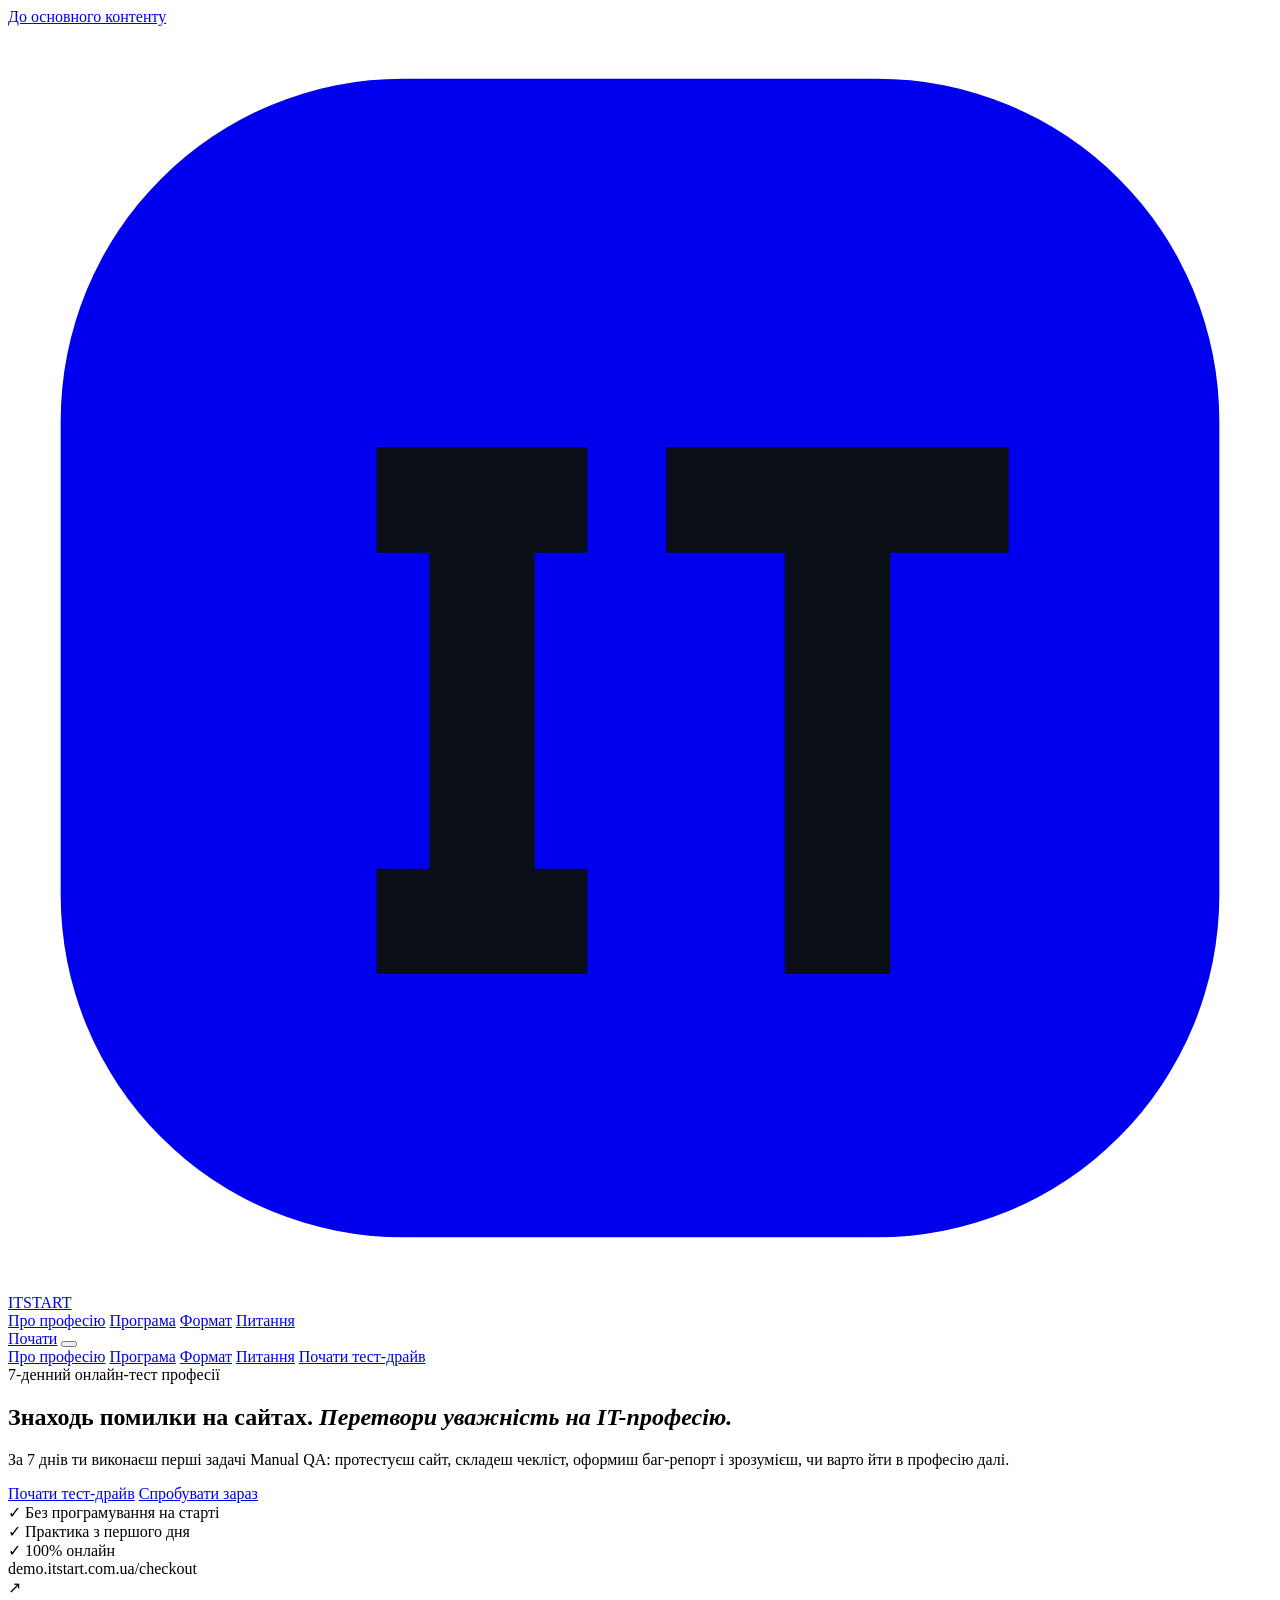
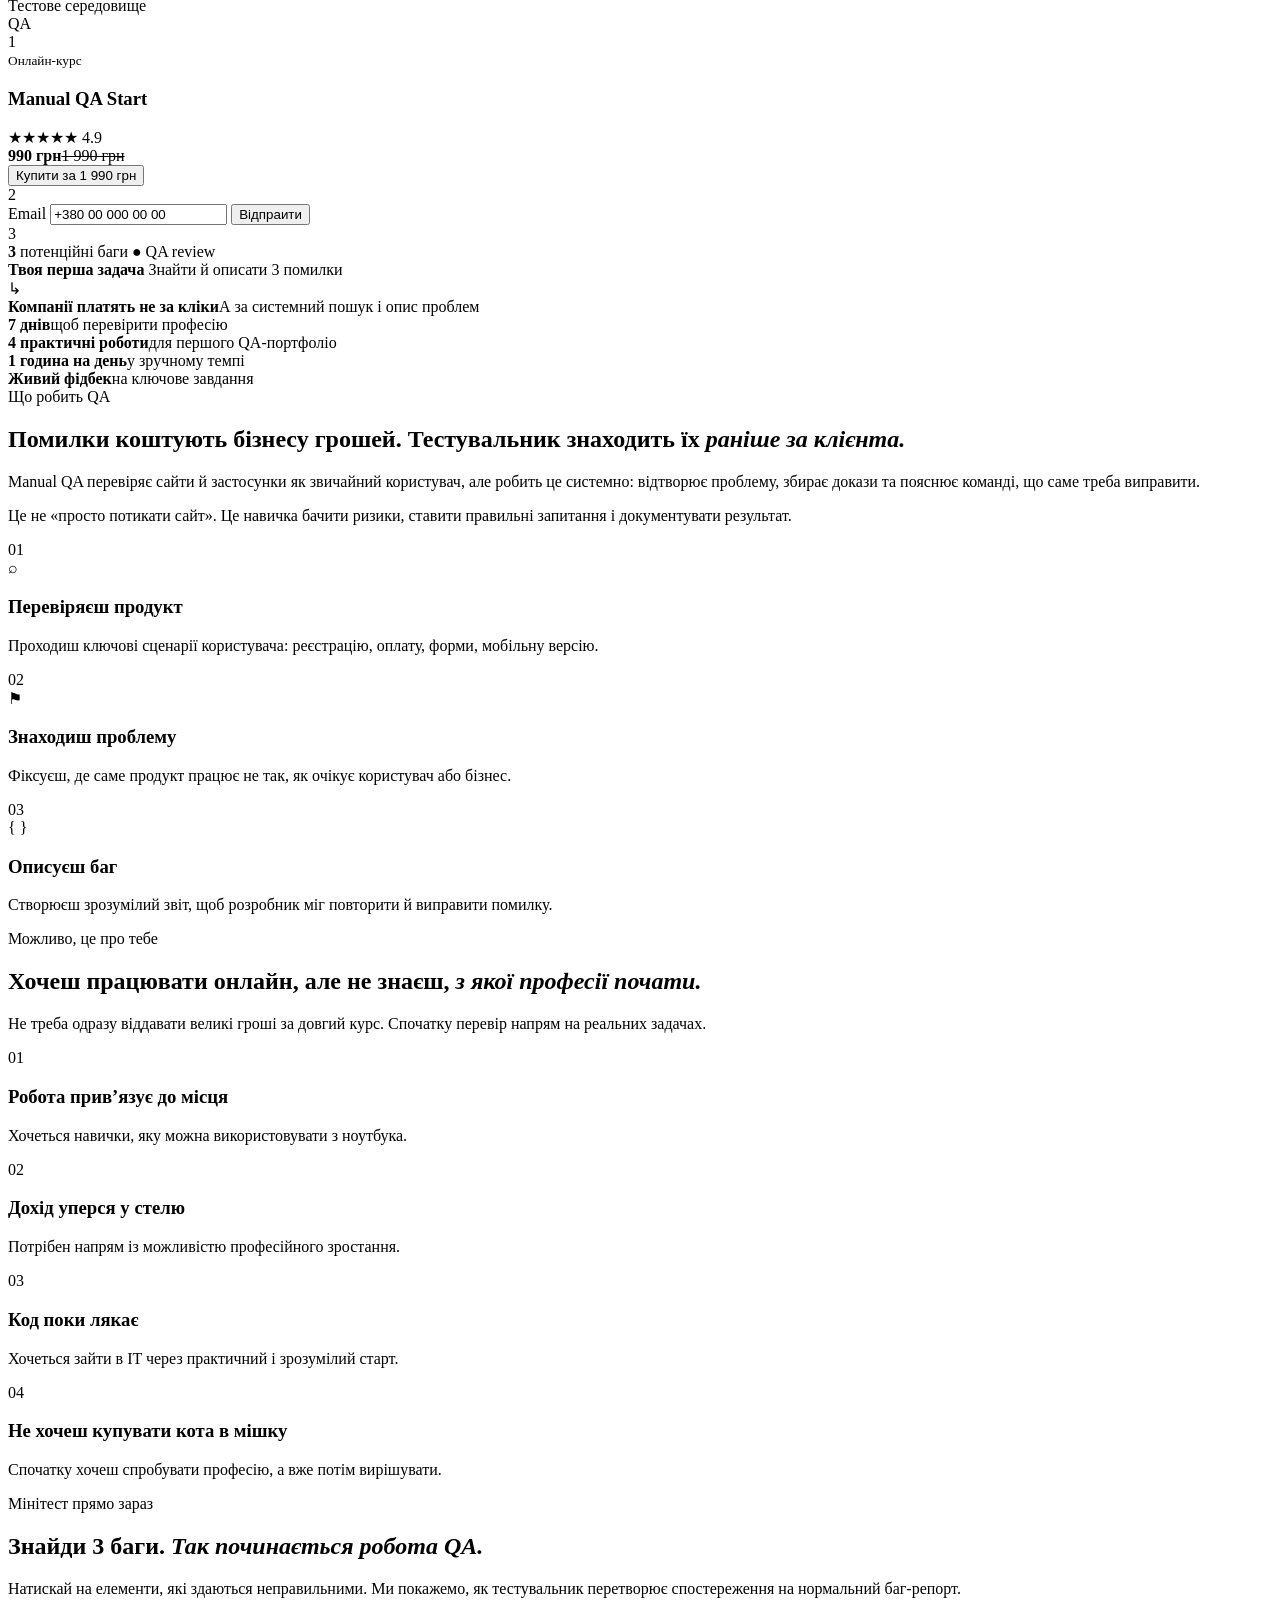
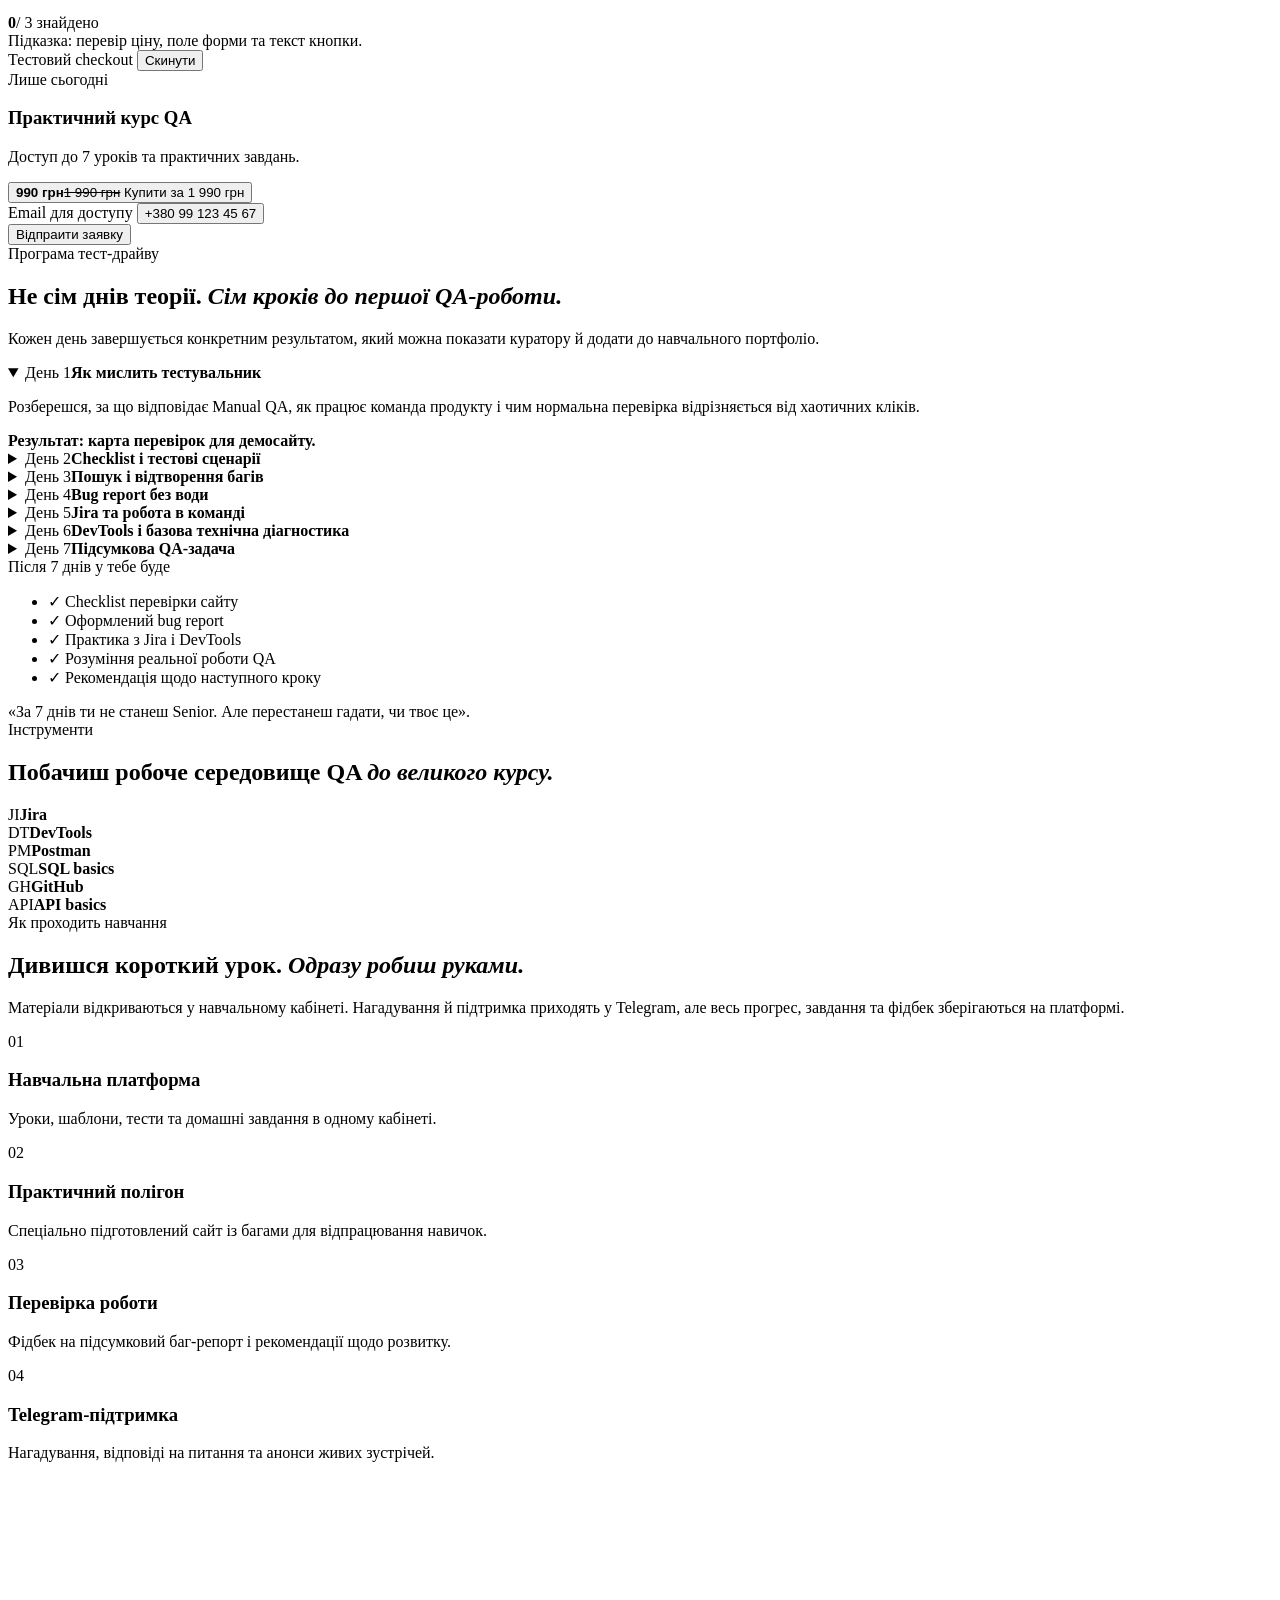
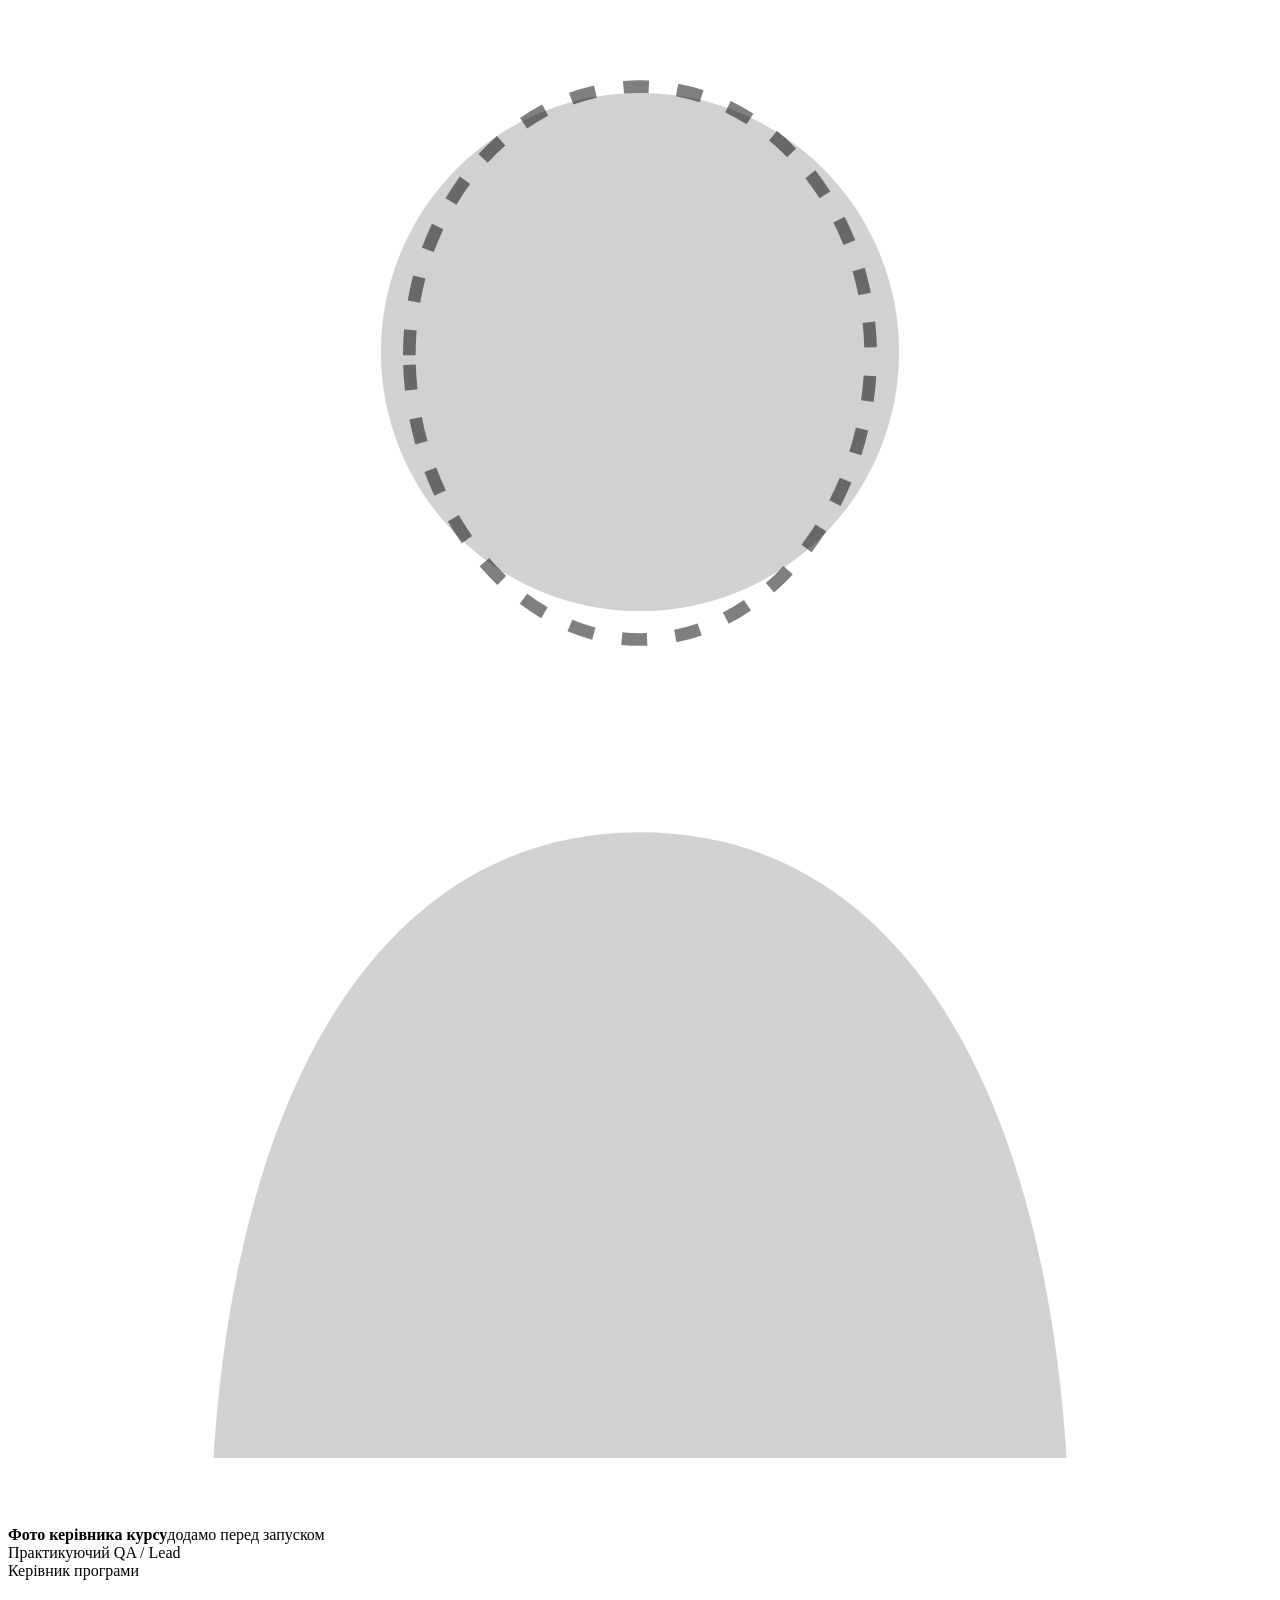
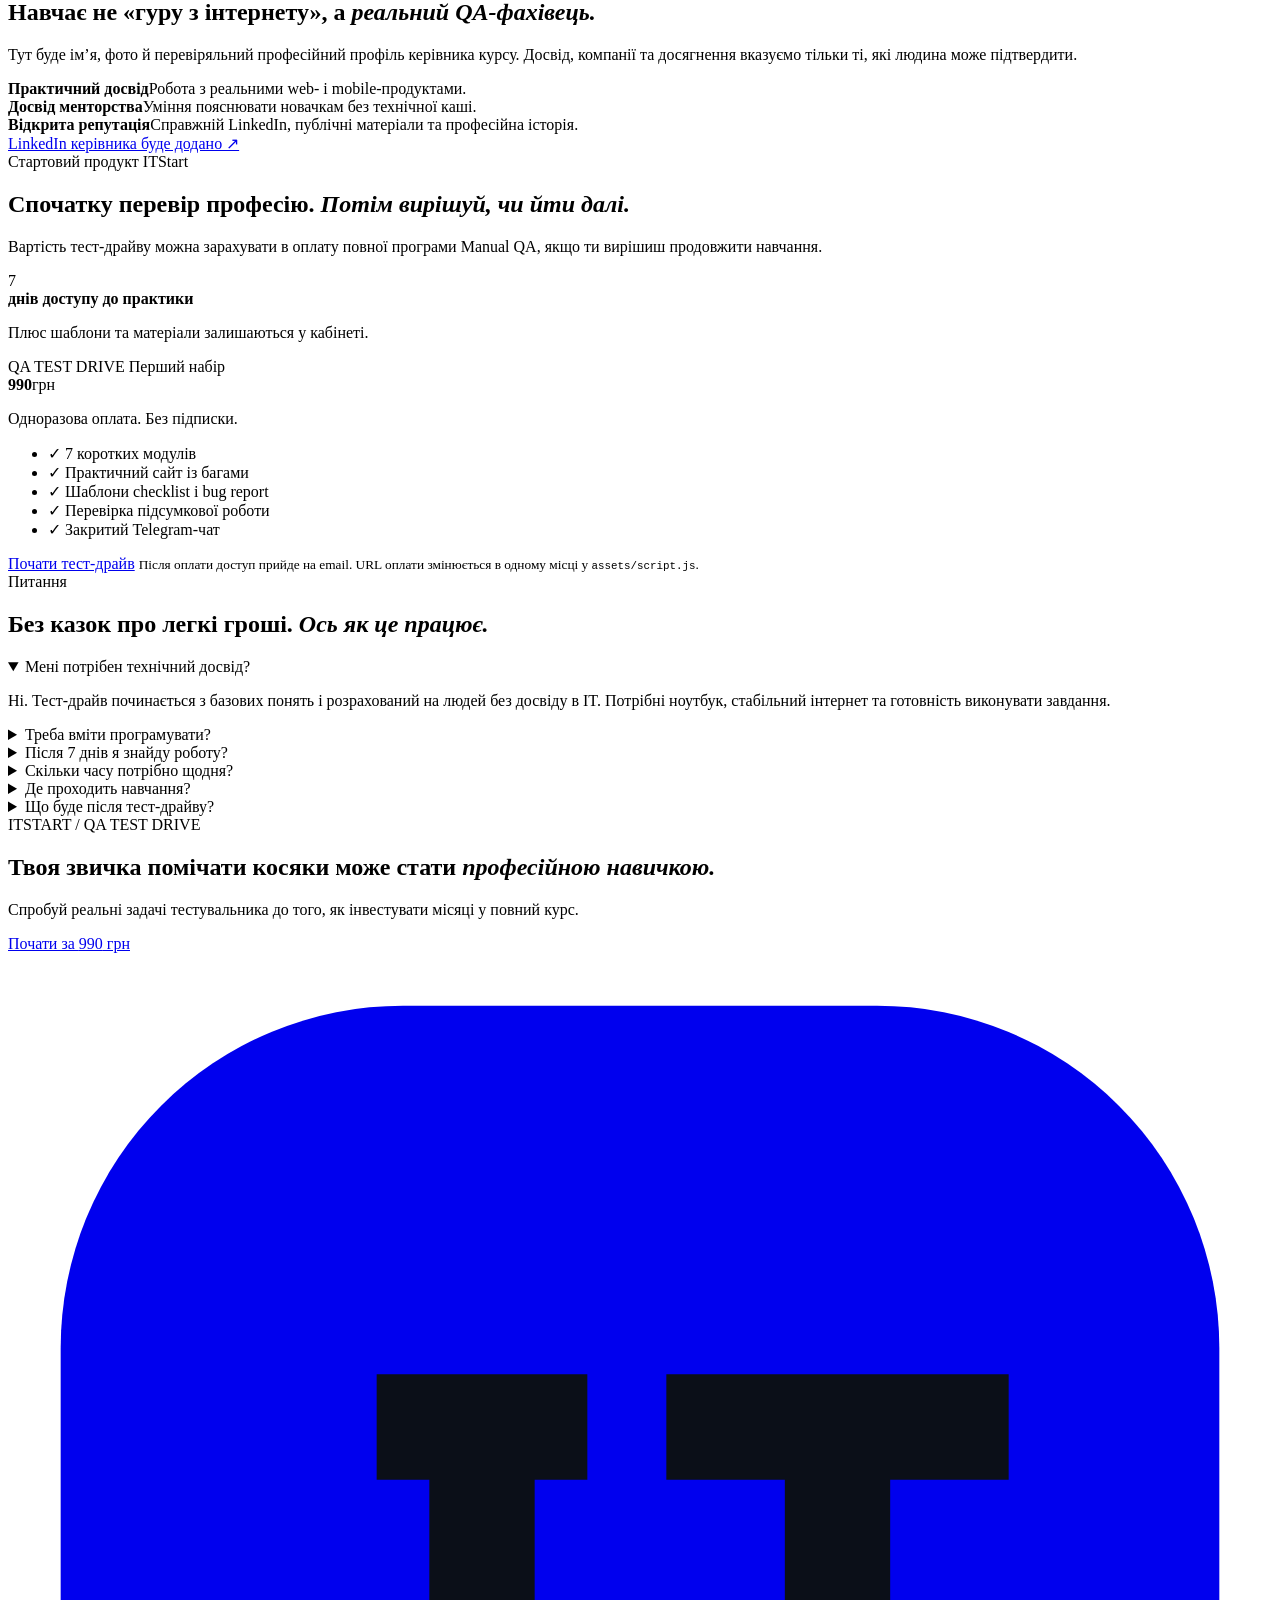
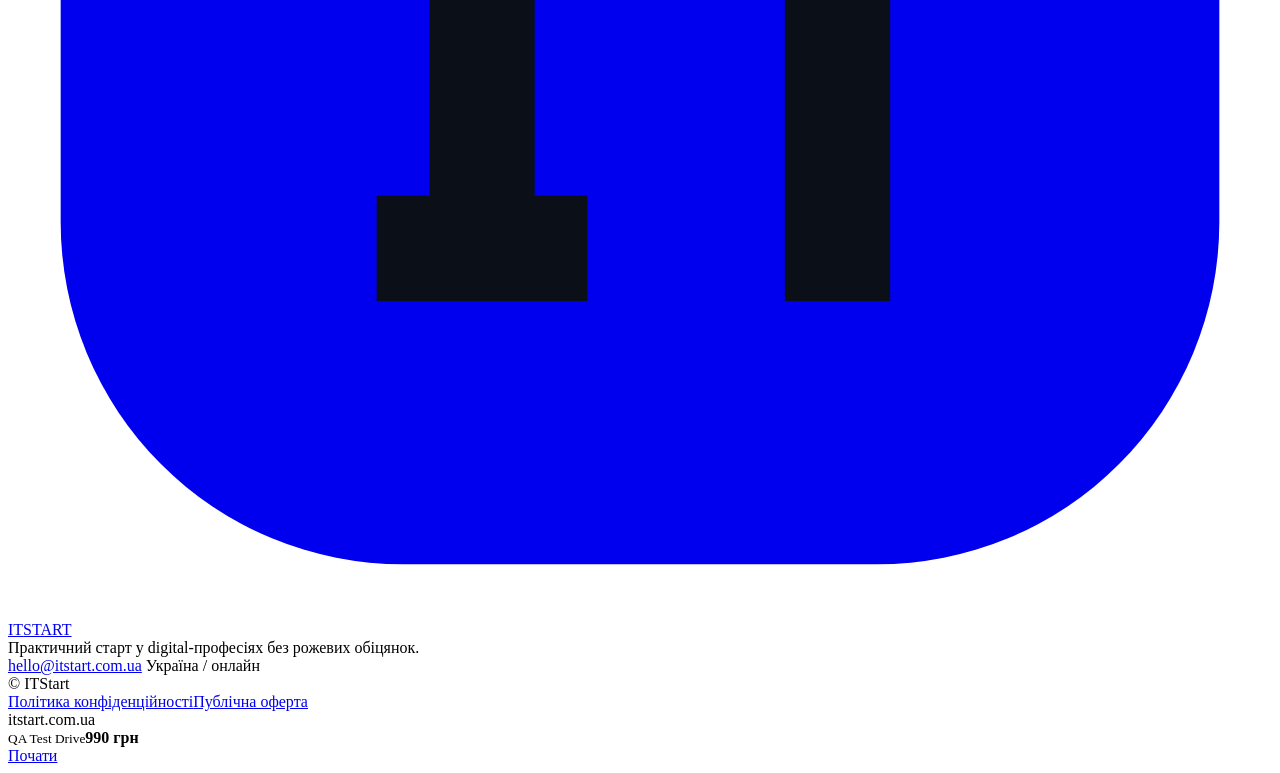
==== index.html @ ad6c4707 "Create index.html" ====
<!doctype html>
<html lang="uk">
<head>
  <meta charset="utf-8">
  <meta name="viewport" content="width=device-width, initial-scale=1">
  <title>ITStart — тест-драйв професії Manual QA</title>
  <meta name="description" content="За 7 днів спробуйте професію Manual QA на практиці: протестуйте сайт, оформіть баг-репорт і зрозумійте, чи підходить вам робота тестувальника.">
  <meta name="theme-color" content="#0b0f18">
  <meta property="og:type" content="website">
  <meta property="og:site_name" content="ITStart">
  <meta property="og:title" content="ITStart — тест-драйв професії Manual QA">
  <meta property="og:description" content="Знайдіть перші баги, виконайте реальні QA-задачі та перевірте професію до великого курсу.">
  <meta property="og:url" content="https://itstart.com.ua/">
  <meta property="og:image" content="https://itstart.com.ua/assets/og-cover.svg">
  <link rel="canonical" href="https://itstart.com.ua/">
  <link rel="icon" href="assets/favicon.svg" type="image/svg+xml">
  <link rel="stylesheet" href="assets/styles.css">

  <!-- Meta Pixel: вставте свій Pixel ID перед запуском.
  <script>
    !function(f,b,e,v,n,t,s){if(f.fbq)return;n=f.fbq=function(){n.callMethod?
    n.callMethod.apply(n,arguments):n.queue.push(arguments)};if(!f._fbq)f._fbq=n;
    n.push=n;n.loaded=!0;n.version='2.0';n.queue=[];t=b.createElement(e);t.async=!0;
    t.src=v;s=b.getElementsByTagName(e)[0];s.parentNode.insertBefore(t,s)}
    (window,document,'script','https://connect.facebook.net/en_US/fbevents.js');
    fbq('init','YOUR_PIXEL_ID');fbq('track','PageView');
  </script>
  -->
</head>
<body>
  <a class="skip-link" href="#main">До основного контенту</a>

  <header class="site-header" id="top">
    <div class="container header-inner">
      <a class="brand" href="#top" aria-label="ITStart — на головну">
        <svg class="brand-mark" viewBox="0 0 48 48" role="img" aria-hidden="true">
          <rect x="2" y="2" width="44" height="44" rx="13" fill="currentColor"/>
          <path d="M14 16h8v4h-2v12h2v4h-8v-4h2V20h-2v-4Zm11 0h13v4h-4.5v16h-4V20H25v-4Z" fill="#0b0f18"/>
        </svg>
        <span class="brand-word">IT<span>START</span></span>
      </a>

      <nav class="desktop-nav" aria-label="Основна навігація">
        <a href="#about">Про професію</a>
        <a href="#program">Програма</a>
        <a href="#format">Формат</a>
        <a href="#faq">Питання</a>
      </nav>

      <a class="button button-small header-cta" data-cta href="#pricing">Почати</a>
      <button class="menu-button" type="button" aria-expanded="false" aria-controls="mobile-menu" aria-label="Відкрити меню">
        <span></span><span></span>
      </button>
    </div>
    <nav class="mobile-nav" id="mobile-menu" aria-label="Мобільна навігація">
      <a href="#about">Про професію</a>
      <a href="#program">Програма</a>
      <a href="#format">Формат</a>
      <a href="#faq">Питання</a>
      <a class="button" data-cta href="#pricing">Почати тест-драйв</a>
    </nav>
  </header>

  <main id="main">
    <section class="hero section-dark">
      <div class="hero-glow hero-glow-one"></div>
      <div class="hero-glow hero-glow-two"></div>
      <div class="container hero-grid">
        <div class="hero-copy reveal">
          <div class="eyebrow"><span></span> 7-денний онлайн-тест професії</div>
          <h1>Знаходь помилки на сайтах. <em>Перетвори уважність на IT-професію.</em></h1>
          <p class="hero-lead">За 7 днів ти виконаєш перші задачі Manual QA: протестуєш сайт, складеш чекліст, оформиш баг-репорт і зрозумієш, чи варто йти в професію далі.</p>

          <div class="hero-actions">
            <a class="button button-primary button-large" data-cta href="#pricing">Почати тест-драйв</a>
            <a class="button button-ghost button-large" href="#challenge">Спробувати зараз</a>
          </div>

          <div class="hero-notes" aria-label="Основні переваги">
            <div><span class="check">✓</span> Без програмування на старті</div>
            <div><span class="check">✓</span> Практика з першого дня</div>
            <div><span class="check">✓</span> 100% онлайн</div>
          </div>
        </div>

        <div class="hero-visual reveal delay-1" aria-label="Приклад роботи тестувальника">
          <div class="browser-card">
            <div class="browser-top">
              <div class="browser-dots"><i></i><i></i><i></i></div>
              <div class="browser-address">demo.itstart.com.ua/checkout</div>
              <div class="browser-icon">↗</div>
            </div>
            <div class="demo-page">
              <div class="demo-tag">Тестове середовище</div>
              <div class="demo-product">
                <div class="demo-image">
                  <span>QA</span>
                  <div class="bug-pin pin-one">1</div>
                </div>
                <div class="demo-info">
                  <small>Онлайн-курс</small>
                  <h3>Manual QA Start</h3>
                  <div class="demo-rating">★★★★★ <span>4.9</span></div>
                  <div class="demo-price"><strong>990 грн</strong><del>1 990 грн</del></div>
                  <button type="button" class="demo-buy">Купити за 1 990 грн</button>
                  <div class="bug-pin pin-two">2</div>
                </div>
              </div>
              <div class="demo-form-row">
                <label>Email</label>
                <input aria-label="Телефон у полі Email" value="+380 00 000 00 00" readonly>
                <button type="button">Відпраити</button>
                <div class="bug-pin pin-three">3</div>
              </div>
              <div class="browser-status">
                <span><b id="hero-bug-count">3</b> потенційні баги</span>
                <span class="status-live">● QA review</span>
              </div>
            </div>
          </div>
          <div class="floating-card floating-card-top">
            <b>Твоя перша задача</b>
            <span>Знайти й описати 3 помилки</span>
          </div>
          <div class="floating-card floating-card-bottom">
            <span class="floating-icon">↳</span>
            <div><b>Компанії платять не за кліки</b><span>А за системний пошук і опис проблем</span></div>
          </div>
        </div>
      </div>

      <div class="container hero-strip reveal delay-2">
        <div><strong>7 днів</strong><span>щоб перевірити професію</span></div>
        <div><strong>4 практичні роботи</strong><span>для першого QA-портфоліо</span></div>
        <div><strong>1 година на день</strong><span>у зручному темпі</span></div>
        <div><strong>Живий фідбек</strong><span>на ключове завдання</span></div>
      </div>
    </section>

    <section class="section section-light" id="about">
      <div class="container split-heading reveal">
        <div>
          <div class="eyebrow eyebrow-dark"><span></span> Що робить QA</div>
          <h2>Помилки коштують бізнесу грошей. Тестувальник знаходить їх <em>раніше за клієнта.</em></h2>
        </div>
        <div class="large-copy">
          <p>Manual QA перевіряє сайти й застосунки як звичайний користувач, але робить це системно: відтворює проблему, збирає докази та пояснює команді, що саме треба виправити.</p>
          <p class="muted">Це не «просто потикати сайт». Це навичка бачити ризики, ставити правильні запитання і документувати результат.</p>
        </div>
      </div>

      <div class="container profession-grid reveal">
        <article class="profession-card accent-card">
          <span class="card-index">01</span>
          <div class="icon-box">⌕</div>
          <h3>Перевіряєш продукт</h3>
          <p>Проходиш ключові сценарії користувача: реєстрацію, оплату, форми, мобільну версію.</p>
        </article>
        <article class="profession-card">
          <span class="card-index">02</span>
          <div class="icon-box">⚑</div>
          <h3>Знаходиш проблему</h3>
          <p>Фіксуєш, де саме продукт працює не так, як очікує користувач або бізнес.</p>
        </article>
        <article class="profession-card dark-card">
          <span class="card-index">03</span>
          <div class="icon-box">{ }</div>
          <h3>Описуєш баг</h3>
          <p>Створюєш зрозумілий звіт, щоб розробник міг повторити й виправити помилку.</p>
        </article>
      </div>
    </section>

    <section class="section section-blue">
      <div class="container pain-grid">
        <div class="pain-heading reveal">
          <div class="eyebrow eyebrow-light"><span></span> Можливо, це про тебе</div>
          <h2>Хочеш працювати онлайн, але не знаєш, <em>з якої професії почати.</em></h2>
          <p>Не треба одразу віддавати великі гроші за довгий курс. Спочатку перевір напрям на реальних задачах.</p>
        </div>
        <div class="pain-list reveal delay-1">
          <article><span>01</span><div><h3>Робота прив’язує до місця</h3><p>Хочеться навички, яку можна використовувати з ноутбука.</p></div></article>
          <article><span>02</span><div><h3>Дохід уперся у стелю</h3><p>Потрібен напрям із можливістю професійного зростання.</p></div></article>
          <article><span>03</span><div><h3>Код поки лякає</h3><p>Хочеться зайти в IT через практичний і зрозумілий старт.</p></div></article>
          <article><span>04</span><div><h3>Не хочеш купувати кота в мішку</h3><p>Спочатку хочеш спробувати професію, а вже потім вирішувати.</p></div></article>
        </div>
      </div>
    </section>

    <section class="section section-dark challenge-section" id="challenge">
      <div class="container challenge-grid">
        <div class="challenge-copy reveal">
          <div class="eyebrow"><span></span> Мінітест прямо зараз</div>
          <h2>Знайди 3 баги. <em>Так починається робота QA.</em></h2>
          <p>Натискай на елементи, які здаються неправильними. Ми покажемо, як тестувальник перетворює спостереження на нормальний баг-репорт.</p>
          <div class="challenge-progress">
            <div class="progress-number"><strong id="challenge-count">0</strong><span>/ 3 знайдено</span></div>
            <div class="progress-track"><i id="challenge-progress-bar"></i></div>
          </div>
          <div class="challenge-feedback" id="challenge-feedback" aria-live="polite">Підказка: перевір ціну, поле форми та текст кнопки.</div>
        </div>

        <div class="test-window reveal delay-1">
          <div class="test-toolbar">
            <div class="browser-dots"><i></i><i></i><i></i></div>
            <span>Тестовий checkout</span>
            <button type="button" id="reset-challenge">Скинути</button>
          </div>
          <div class="test-content">
            <div class="test-badge">Лише сьогодні</div>
            <h3>Практичний курс QA</h3>
            <p>Доступ до 7 уроків та практичних завдань.</p>
            <button class="bug-target" type="button" data-bug="price" data-message="Ціна на кнопці не збігається з ціною товару — це функціональний/контентний дефект.">
              <span class="price-row"><b>990 грн</b><del>1 990 грн</del></span>
              <span class="fake-buy">Купити за 1 990 грн</span>
            </button>
            <div class="fake-field-wrap">
              <label for="fake-email">Email для доступу</label>
              <button class="bug-target fake-field" type="button" data-bug="field" data-message="У полі Email введений номер телефону. Потрібна валідація формату й правильний тип поля.">
                <span id="fake-email">+380 99 123 45 67</span>
              </button>
            </div>
            <button class="bug-target fake-submit" type="button" data-bug="typo" data-message="У тексті кнопки орфографічна помилка: «Відпраити» замість «Відправити».">Відпраити заявку</button>
          </div>
        </div>
      </div>
    </section>

    <section class="section section-light" id="program">
      <div class="container program-heading reveal">
        <div>
          <div class="eyebrow eyebrow-dark"><span></span> Програма тест-драйву</div>
          <h2>Не сім днів теорії. <em>Сім кроків до першої QA-роботи.</em></h2>
        </div>
        <p>Кожен день завершується конкретним результатом, який можна показати куратору й додати до навчального портфоліо.</p>
      </div>

      <div class="container program-layout">
        <div class="program-list reveal">
          <details open>
            <summary><span>День 1</span><b>Як мислить тестувальник</b><i></i></summary>
            <div class="details-content"><p>Розберешся, за що відповідає Manual QA, як працює команда продукту і чим нормальна перевірка відрізняється від хаотичних кліків.</p><strong>Результат: карта перевірок для демосайту.</strong></div>
          </details>
          <details>
            <summary><span>День 2</span><b>Checklist і тестові сценарії</b><i></i></summary>
            <div class="details-content"><p>Навчишся розкладати функцію на логічні перевірки й не пропускати очевидні ризики.</p><strong>Результат: перший QA-checklist.</strong></div>
          </details>
          <details>
            <summary><span>День 3</span><b>Пошук і відтворення багів</b><i></i></summary>
            <div class="details-content"><p>Протестуєш форму, checkout і мобільну версію навчального продукту з навмисними дефектами.</p><strong>Результат: список знайдених проблем із доказами.</strong></div>
          </details>
          <details>
            <summary><span>День 4</span><b>Bug report без води</b><i></i></summary>
            <div class="details-content"><p>Оформиш кроки відтворення, фактичний та очікуваний результат, severity і вкладення.</p><strong>Результат: баг-репорт за робочим шаблоном.</strong></div>
          </details>
          <details>
            <summary><span>День 5</span><b>Jira та робота в команді</b><i></i></summary>
            <div class="details-content"><p>Побачиш, як дефект проходить шлях від QA до розробника і назад на перевірку.</p><strong>Результат: оформлена задача в Jira-подібному середовищі.</strong></div>
          </details>
          <details>
            <summary><span>День 6</span><b>DevTools і базова технічна діагностика</b><i></i></summary>
            <div class="details-content"><p>Спробуєш перевірити адаптивність, консоль і мережеві запити без написання коду.</p><strong>Результат: технічний коментар до дефекту.</strong></div>
          </details>
          <details>
            <summary><span>День 7</span><b>Підсумкова QA-задача</b><i></i></summary>
            <div class="details-content"><p>Пройдеш повний цикл: план перевірки → тестування → документація → коротка презентація результату.</p><strong>Результат: готова робота та персональний план розвитку.</strong></div>
          </details>
        </div>

        <aside class="program-aside reveal delay-1">
          <div class="aside-label">Після 7 днів у тебе буде</div>
          <ul>
            <li><span>✓</span> Checklist перевірки сайту</li>
            <li><span>✓</span> Оформлений bug report</li>
            <li><span>✓</span> Практика з Jira і DevTools</li>
            <li><span>✓</span> Розуміння реальної роботи QA</li>
            <li><span>✓</span> Рекомендація щодо наступного кроку</li>
          </ul>
          <div class="aside-quote">«За 7 днів ти не станеш Senior. Але перестанеш гадати, чи твоє це».</div>
        </aside>
      </div>
    </section>

    <section class="section tools-section">
      <div class="container reveal">
        <div class="center-heading">
          <div class="eyebrow eyebrow-dark"><span></span> Інструменти</div>
          <h2>Побачиш робоче середовище QA <em>до великого курсу.</em></h2>
        </div>
        <div class="tools-track" aria-label="Інструменти курсу">
          <div><span>JI</span><b>Jira</b></div>
          <div><span>DT</span><b>DevTools</b></div>
          <div><span>PM</span><b>Postman</b></div>
          <div><span>SQL</span><b>SQL basics</b></div>
          <div><span>GH</span><b>GitHub</b></div>
          <div><span>API</span><b>API basics</b></div>
        </div>
      </div>
    </section>

    <section class="section section-dark" id="format">
      <div class="container format-grid">
        <div class="format-copy reveal">
          <div class="eyebrow"><span></span> Як проходить навчання</div>
          <h2>Дивишся короткий урок. <em>Одразу робиш руками.</em></h2>
          <p>Матеріали відкриваються у навчальному кабінеті. Нагадування й підтримка приходять у Telegram, але весь прогрес, завдання та фідбек зберігаються на платформі.</p>
        </div>
        <div class="format-cards reveal delay-1">
          <article><span>01</span><div><h3>Навчальна платформа</h3><p>Уроки, шаблони, тести та домашні завдання в одному кабінеті.</p></div></article>
          <article><span>02</span><div><h3>Практичний полігон</h3><p>Спеціально підготовлений сайт із багами для відпрацювання навичок.</p></div></article>
          <article><span>03</span><div><h3>Перевірка роботи</h3><p>Фідбек на підсумковий баг-репорт і рекомендації щодо розвитку.</p></div></article>
          <article><span>04</span><div><h3>Telegram-підтримка</h3><p>Нагадування, відповіді на питання та анонси живих зустрічей.</p></div></article>
        </div>
      </div>
    </section>

    <section class="section section-light mentor-section" id="mentor">
      <div class="container mentor-grid">
        <div class="mentor-visual reveal">
          <div class="mentor-placeholder">
            <svg viewBox="0 0 400 520" aria-hidden="true">
              <circle cx="200" cy="150" r="82" fill="currentColor" opacity=".18"/>
              <path d="M65 500c8-124 57-198 135-198s127 74 135 198H65Z" fill="currentColor" opacity=".18"/>
              <path d="M127 151c0-46 32-85 73-85s73 39 73 85-32 90-73 90-73-44-73-90Z" fill="none" stroke="currentColor" stroke-width="4" stroke-dasharray="8 9" opacity=".5"/>
            </svg>
            <div><b>Фото керівника курсу</b><span>додамо перед запуском</span></div>
          </div>
          <div class="mentor-badge">Практикуючий QA / Lead</div>
        </div>
        <div class="mentor-copy reveal delay-1">
          <div class="eyebrow eyebrow-dark"><span></span> Керівник програми</div>
          <h2>Навчає не «гуру з інтернету», а <em>реальний QA-фахівець.</em></h2>
          <p class="mentor-intro">Тут буде ім’я, фото й перевіряльний професійний профіль керівника курсу. Досвід, компанії та досягнення вказуємо тільки ті, які людина може підтвердити.</p>
          <div class="mentor-points">
            <div><strong>Практичний досвід</strong><span>Робота з реальними web- і mobile-продуктами.</span></div>
            <div><strong>Досвід менторства</strong><span>Уміння пояснювати новачкам без технічної каші.</span></div>
            <div><strong>Відкрита репутація</strong><span>Справжній LinkedIn, публічні матеріали та професійна історія.</span></div>
          </div>
          <a class="text-link disabled-link" href="#mentor" aria-disabled="true">LinkedIn керівника буде додано ↗</a>
        </div>
      </div>
    </section>

    <section class="section pricing-section" id="pricing">
      <div class="container pricing-grid">
        <div class="pricing-copy reveal">
          <div class="eyebrow eyebrow-dark"><span></span> Стартовий продукт ITStart</div>
          <h2>Спочатку перевір професію. <em>Потім вирішуй, чи йти далі.</em></h2>
          <p>Вартість тест-драйву можна зарахувати в оплату повної програми Manual QA, якщо ти вирішиш продовжити навчання.</p>
          <div class="pricing-guarantee">
            <span>7</span>
            <div><b>днів доступу до практики</b><p>Плюс шаблони та матеріали залишаються у кабінеті.</p></div>
          </div>
        </div>
        <div class="price-card reveal delay-1">
          <div class="price-card-top">
            <span class="price-label">QA TEST DRIVE</span>
            <span class="price-badge">Перший набір</span>
          </div>
          <div class="price"><strong data-price>990</strong><span>грн</span></div>
          <p class="price-sub">Одноразова оплата. Без підписки.</p>
          <ul>
            <li><span>✓</span> 7 коротких модулів</li>
            <li><span>✓</span> Практичний сайт із багами</li>
            <li><span>✓</span> Шаблони checklist і bug report</li>
            <li><span>✓</span> Перевірка підсумкової роботи</li>
            <li><span>✓</span> Закритий Telegram-чат</li>
          </ul>
          <a class="button button-primary button-full button-large" data-checkout href="https://academy.itstart.com.ua/">Почати тест-драйв</a>
          <small>Після оплати доступ прийде на email. URL оплати змінюється в одному місці у <code>assets/script.js</code>.</small>
        </div>
      </div>
    </section>

    <section class="section section-light" id="faq">
      <div class="container faq-grid">
        <div class="faq-heading reveal">
          <div class="eyebrow eyebrow-dark"><span></span> Питання</div>
          <h2>Без казок про легкі гроші. <em>Ось як це працює.</em></h2>
        </div>
        <div class="faq-list reveal delay-1">
          <details open>
            <summary>Мені потрібен технічний досвід?<i></i></summary>
            <p>Ні. Тест-драйв починається з базових понять і розрахований на людей без досвіду в IT. Потрібні ноутбук, стабільний інтернет та готовність виконувати завдання.</p>
          </details>
          <details>
            <summary>Треба вміти програмувати?<i></i></summary>
            <p>Для перших Manual QA-задач — ні. На старті важливі уважність, логіка й уміння зрозуміло описати проблему. Технічні навички додаються поступово.</p>
          </details>
          <details>
            <summary>Після 7 днів я знайду роботу?<i></i></summary>
            <p>Ні, і ми не будемо брехати. За 7 днів ти перевіриш професію, виконаєш перші завдання та зрозумієш, який обсяг навчання потрібен для виходу на junior-рівень.</p>
          </details>
          <details>
            <summary>Скільки часу потрібно щодня?<i></i></summary>
            <p>Орієнтовно 45–75 хвилин: короткий урок і практичне завдання. Матеріали можна проходити у власному темпі в межах доступу.</p>
          </details>
          <details>
            <summary>Де проходить навчання?<i></i></summary>
            <p>Основні уроки та завдання — у навчальному кабінеті. Telegram використовується для нагадувань, підтримки й комунікації з групою.</p>
          </details>
          <details>
            <summary>Що буде після тест-драйву?<i></i></summary>
            <p>Ти отримаєш рекомендацію: продовжити повне навчання Manual QA, підтягнути конкретні навички або обрати інший напрям. Рішення залишається за тобою.</p>
          </details>
        </div>
      </div>
    </section>

    <section class="final-cta section-dark">
      <div class="final-orb"></div>
      <div class="container final-grid reveal">
        <div>
          <span class="final-label">ITSTART / QA TEST DRIVE</span>
          <h2>Твоя звичка помічати косяки може стати <em>професійною навичкою.</em></h2>
        </div>
        <div class="final-action">
          <p>Спробуй реальні задачі тестувальника до того, як інвестувати місяці у повний курс.</p>
          <a class="button button-primary button-large" data-checkout href="https://academy.itstart.com.ua/">Почати за <span data-price>990</span> грн</a>
        </div>
      </div>
    </section>
  </main>

  <footer class="site-footer">
    <div class="container footer-top">
      <a class="brand brand-footer" href="#top">
        <svg class="brand-mark" viewBox="0 0 48 48" aria-hidden="true">
          <rect x="2" y="2" width="44" height="44" rx="13" fill="currentColor"/>
          <path d="M14 16h8v4h-2v12h2v4h-8v-4h2V20h-2v-4Zm11 0h13v4h-4.5v16h-4V20H25v-4Z" fill="#0b0f18"/>
        </svg>
        <span class="brand-word">IT<span>START</span></span>
      </a>
      <div class="footer-copy">Практичний старт у digital-професіях без рожевих обіцянок.</div>
      <div class="footer-contact">
        <a href="mailto:hello@itstart.com.ua">hello@itstart.com.ua</a>
        <span>Україна / онлайн</span>
      </div>
    </div>
    <div class="container footer-bottom">
      <span>© <span id="current-year"></span> ITStart</span>
      <div><a href="privacy.html">Політика конфіденційності</a><a href="offer.html">Публічна оферта</a></div>
      <span>itstart.com.ua</span>
    </div>
  </footer>

  <div class="mobile-buy-bar" aria-label="Швидка покупка">
    <div><small>QA Test Drive</small><strong><span data-price>990</span> грн</strong></div>
    <a class="button button-primary" data-checkout href="https://academy.itstart.com.ua/">Почати</a>
  </div>

  <div class="toast" id="toast" role="status" aria-live="polite"></div>
  <script src="assets/script.js" defer></script>
</body>
</html>
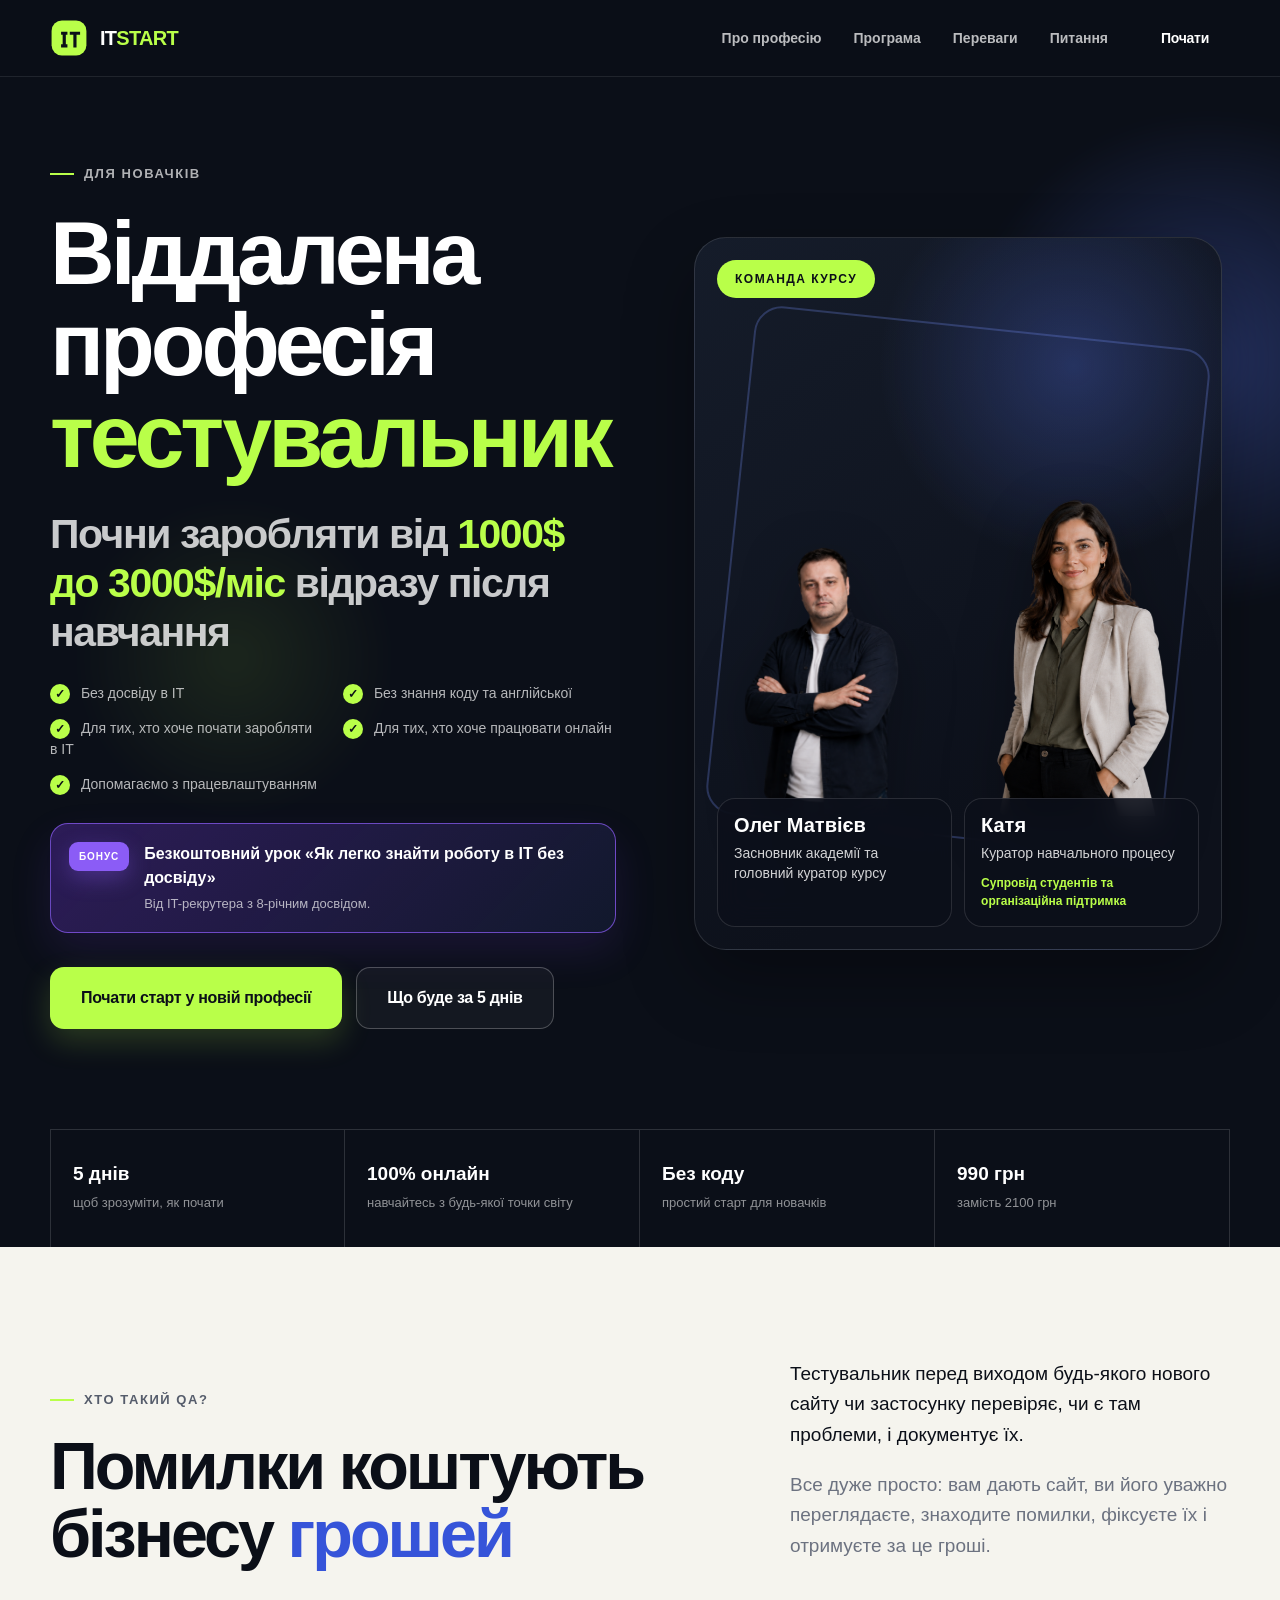
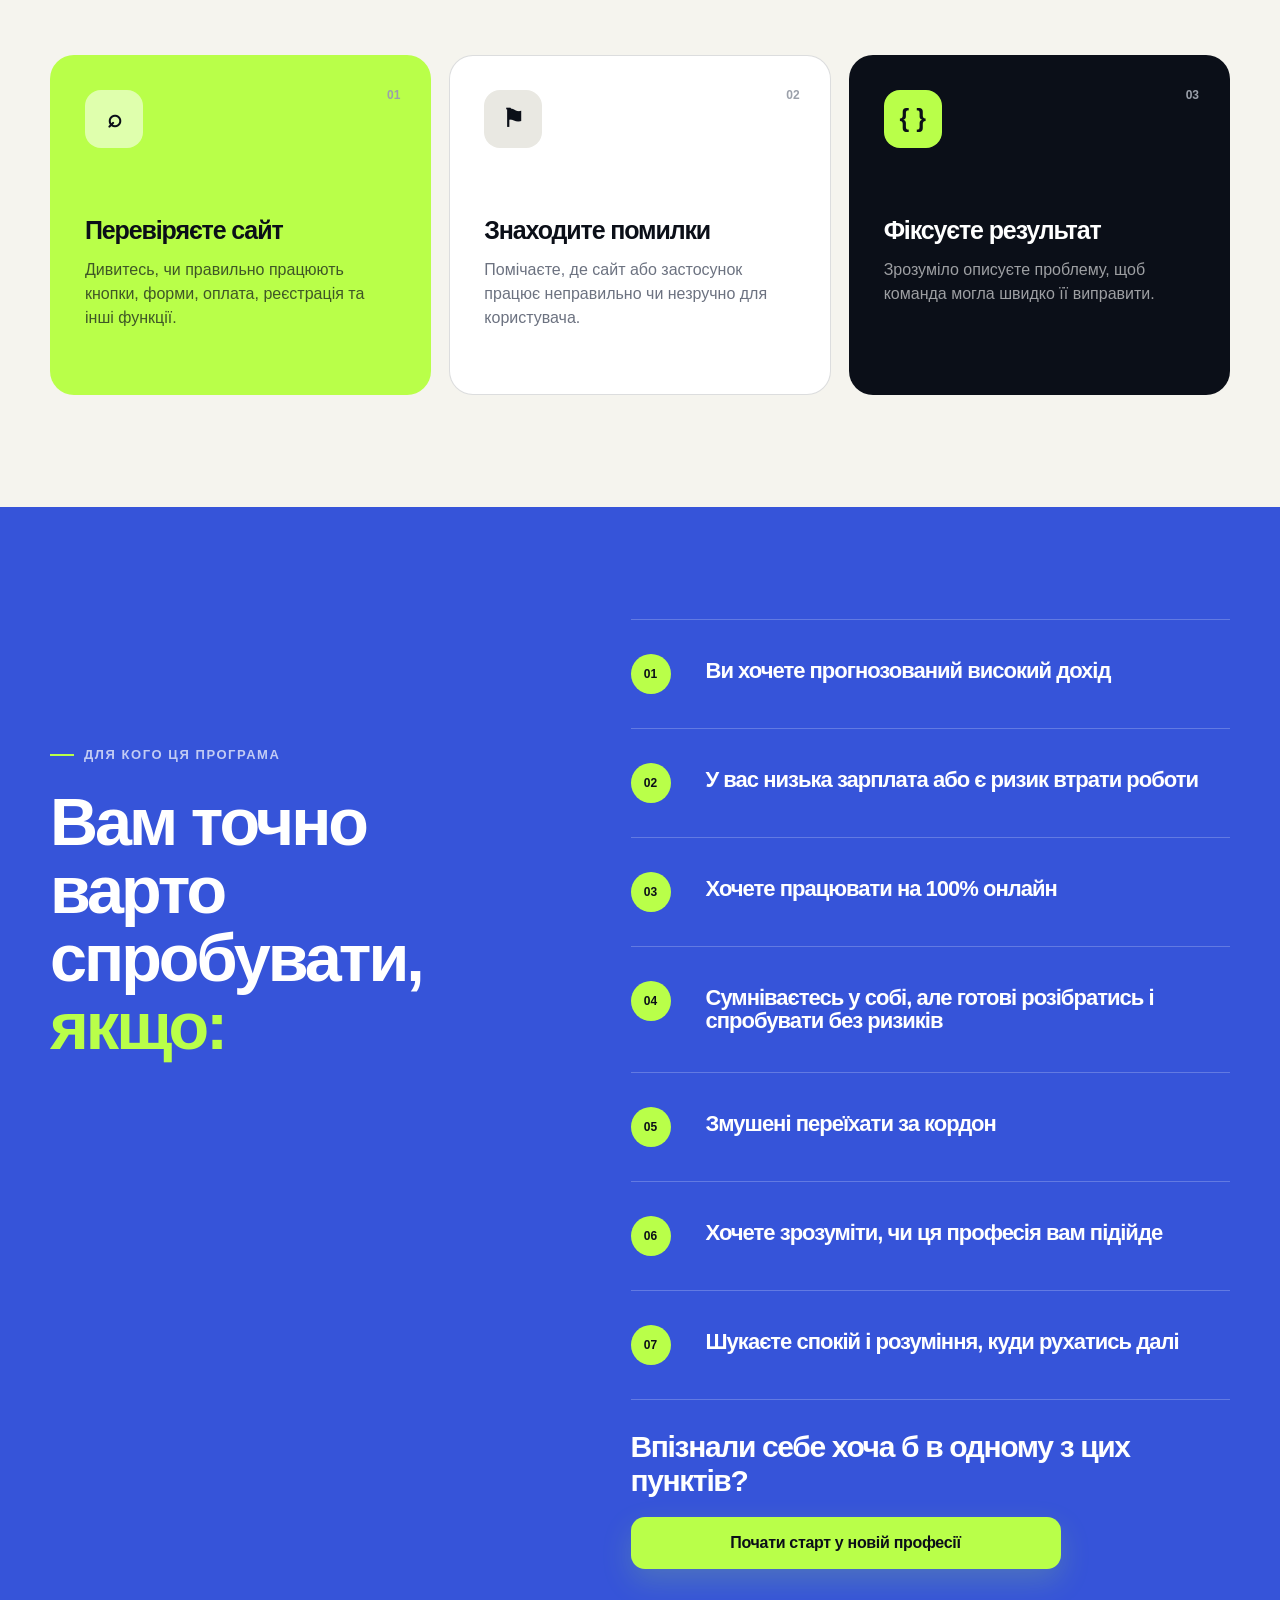
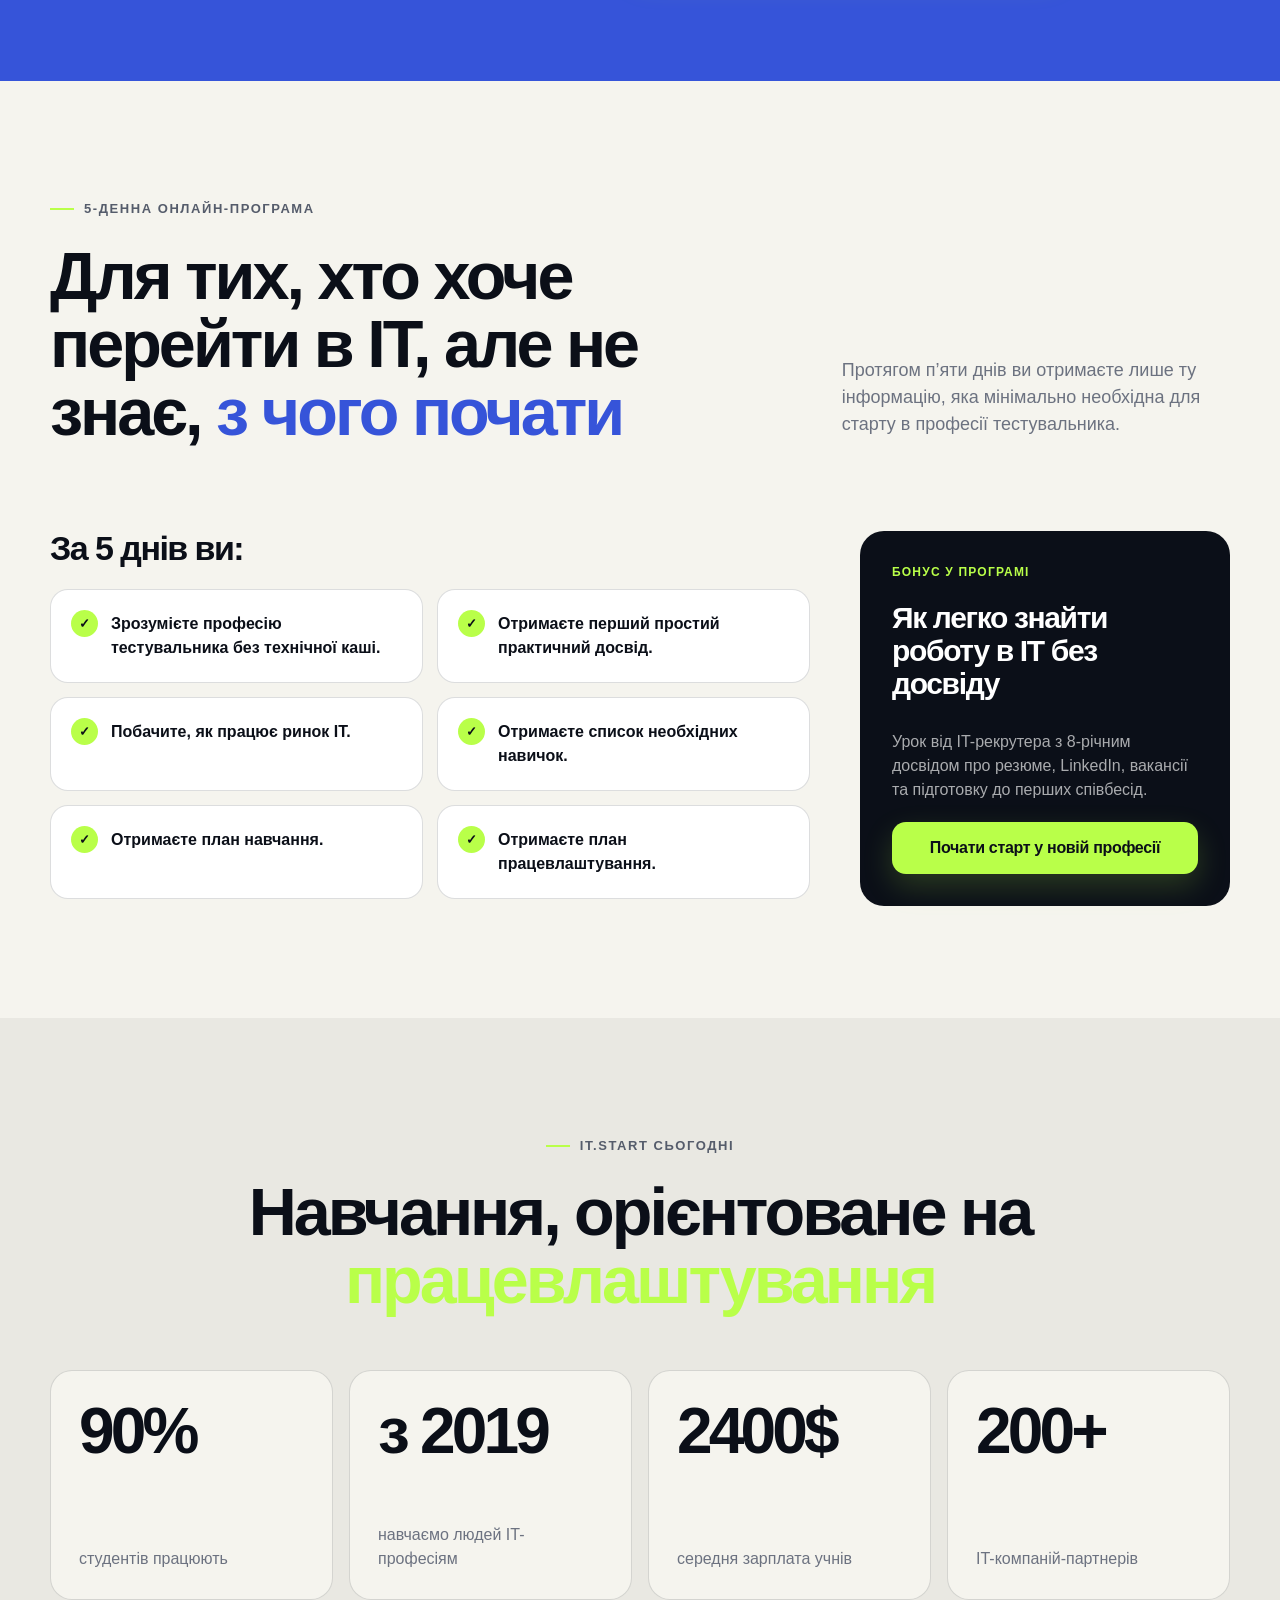
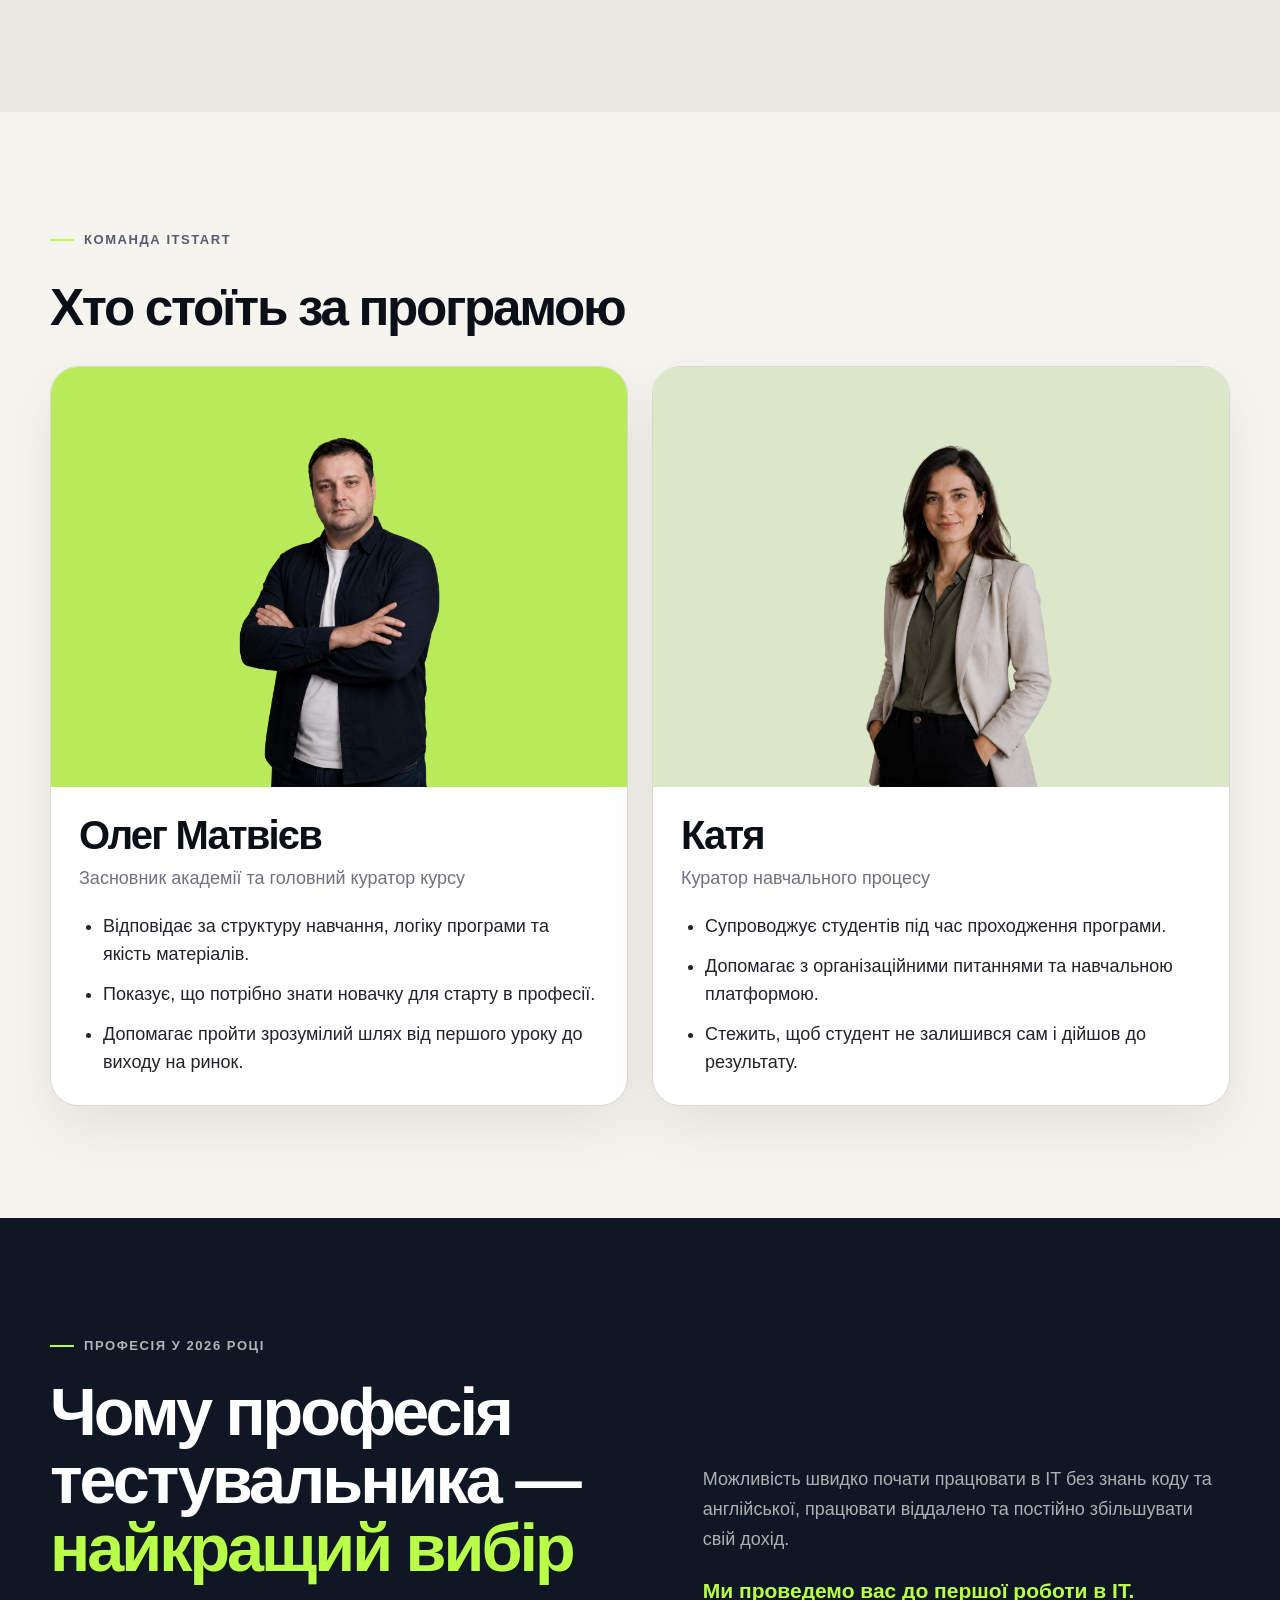
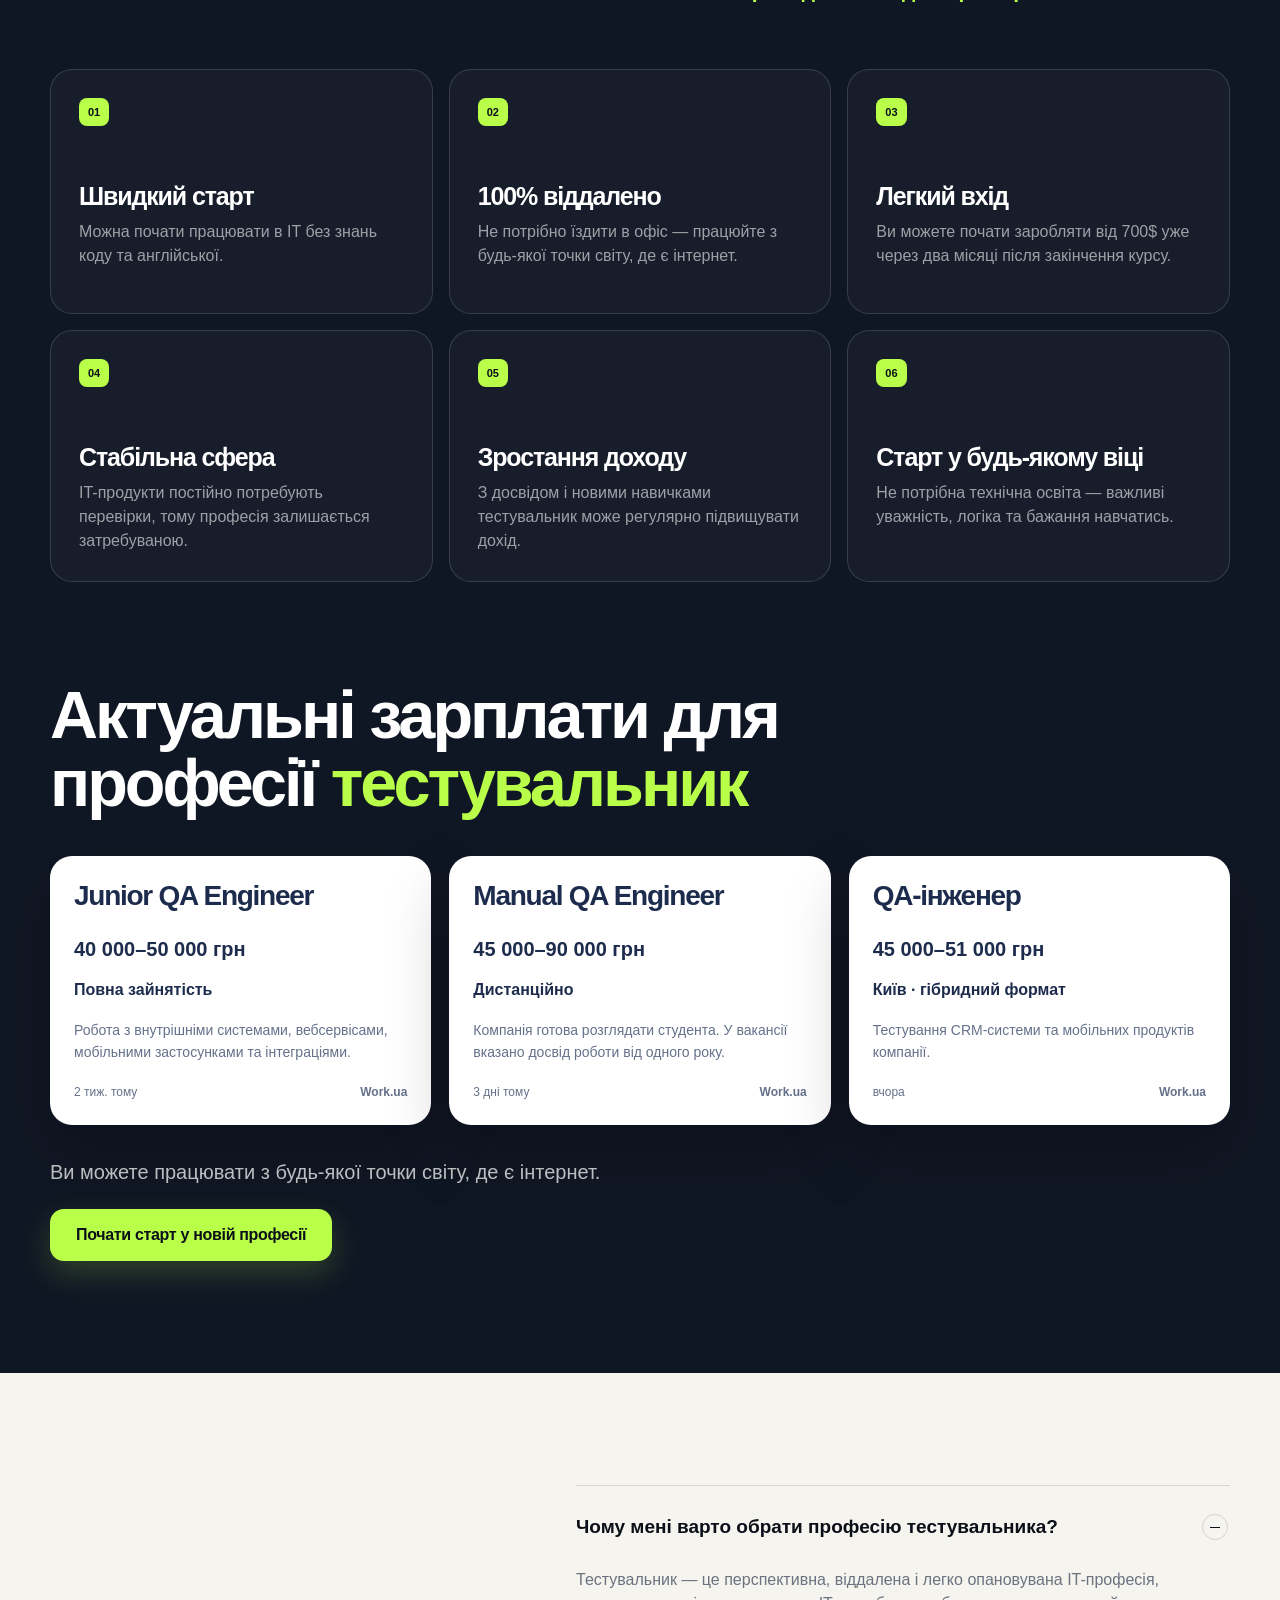
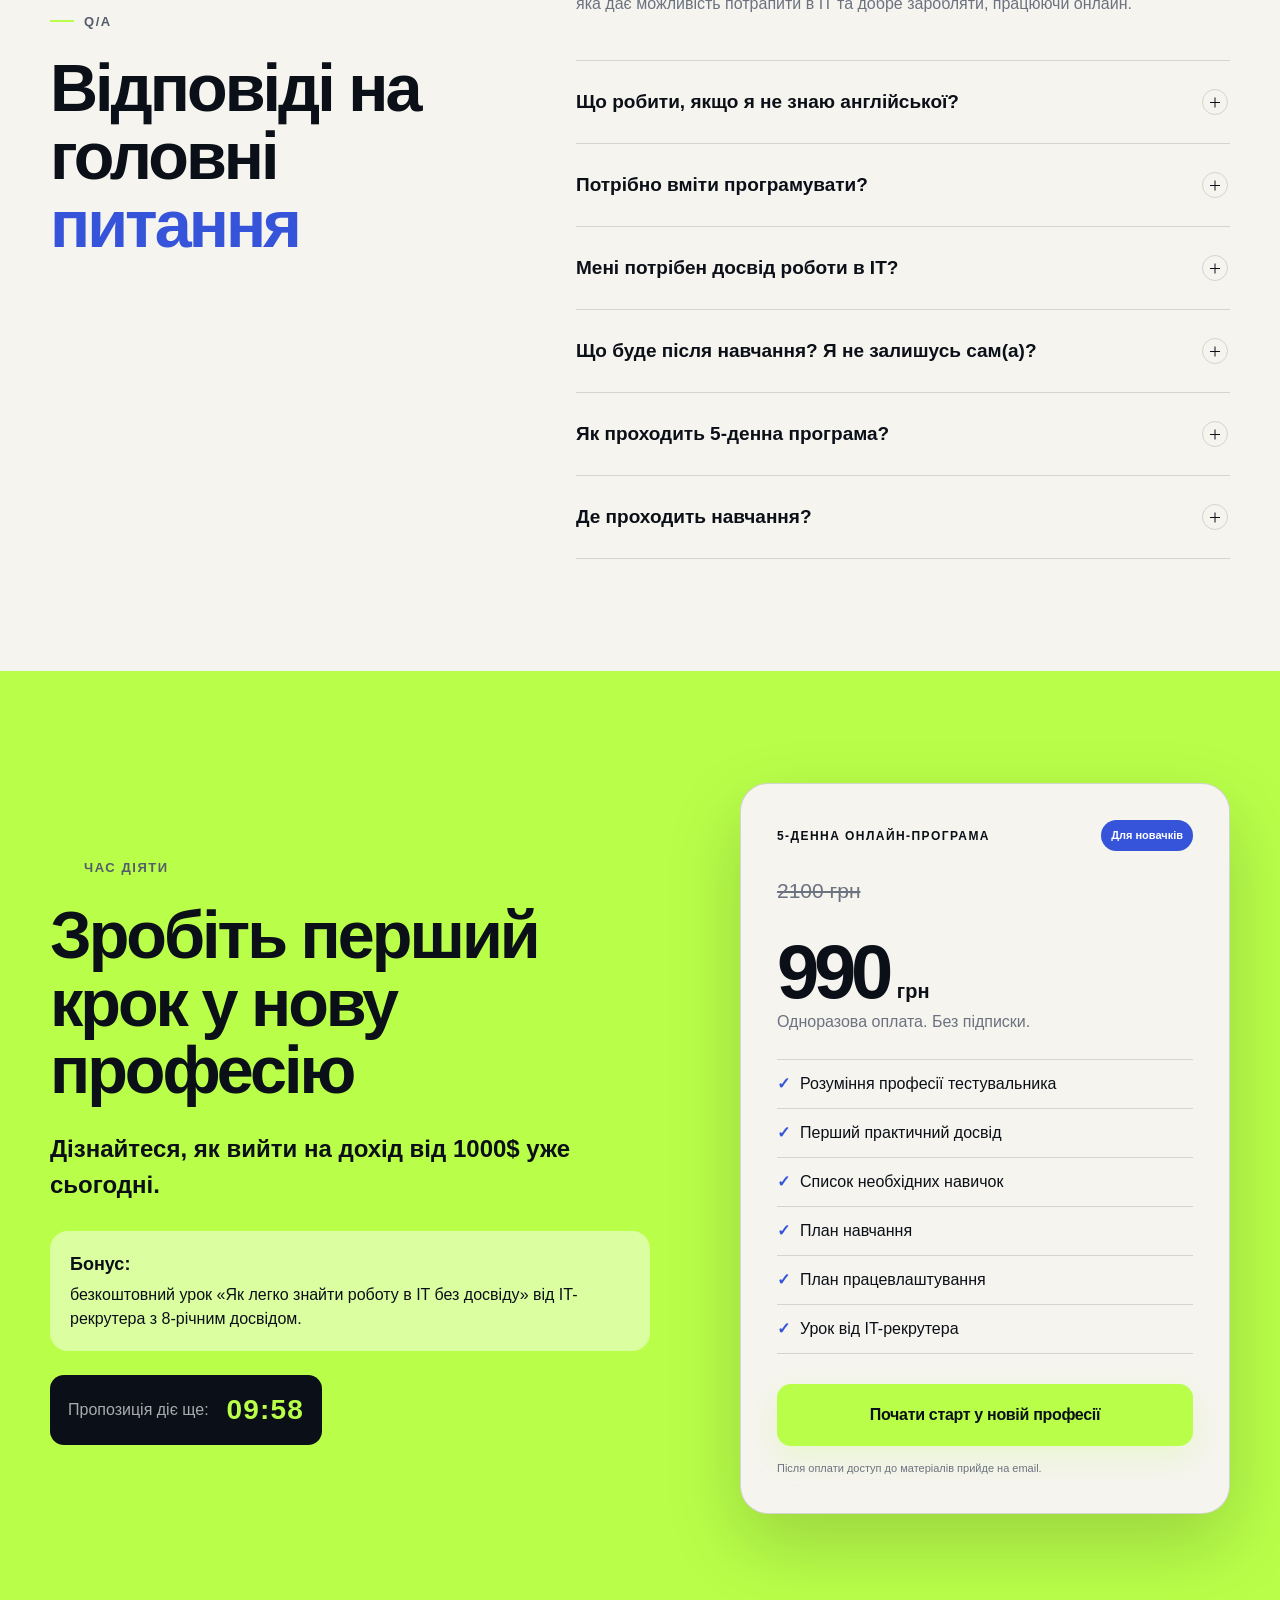
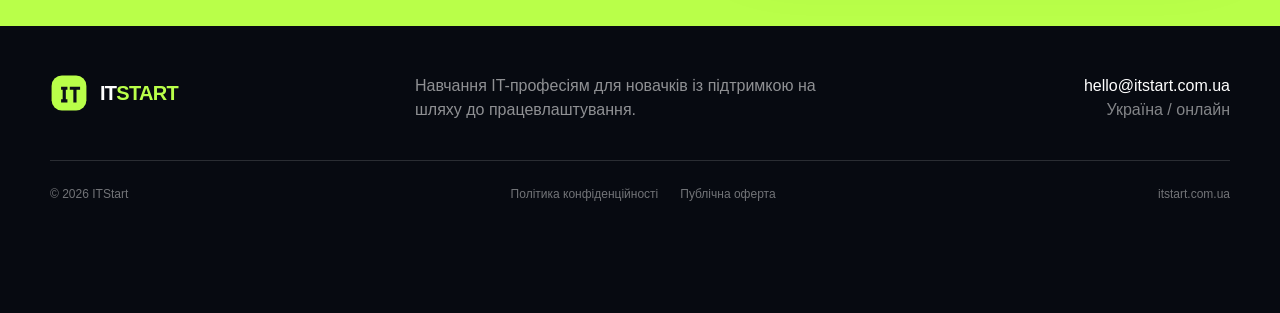
==== commit 4ed8a3a4: "Move current landing markup into index.html" ====
--- a/index.html
+++ b/index.html
@@ -3,29 +3,20 @@
 <head>
   <meta charset="utf-8">
   <meta name="viewport" content="width=device-width, initial-scale=1">
-  <title>ITStart — тест-драйв професії Manual QA</title>
-  <meta name="description" content="За 7 днів спробуйте професію Manual QA на практиці: протестуйте сайт, оформіть баг-репорт і зрозумійте, чи підходить вам робота тестувальника.">
+  <title>ITStart — віддалена професія тестувальник</title>
+  <meta name="description" content="5-денна онлайн-програма для новачків: дізнайтесь, як почати працювати тестувальником без досвіду в IT, знання коду та англійської.">
   <meta name="theme-color" content="#0b0f18">
   <meta property="og:type" content="website">
   <meta property="og:site_name" content="ITStart">
-  <meta property="og:title" content="ITStart — тест-драйв професії Manual QA">
-  <meta property="og:description" content="Знайдіть перші баги, виконайте реальні QA-задачі та перевірте професію до великого курсу.">
+  <meta property="og:title" content="Віддалена професія тестувальник — ITStart">
+  <meta property="og:description" content="Зрозумійте професію, отримайте перший практичний досвід і план працевлаштування за 5 днів.">
   <meta property="og:url" content="https://itstart.com.ua/">
   <meta property="og:image" content="https://itstart.com.ua/assets/og-cover.svg">
   <link rel="canonical" href="https://itstart.com.ua/">
   <link rel="icon" href="assets/favicon.svg" type="image/svg+xml">
-  <link rel="stylesheet" href="assets/styles.css">
-
-  <!-- Meta Pixel: вставте свій Pixel ID перед запуском.
-  <script>
-    !function(f,b,e,v,n,t,s){if(f.fbq)return;n=f.fbq=function(){n.callMethod?
-    n.callMethod.apply(n,arguments):n.queue.push(arguments)};if(!f._fbq)f._fbq=n;
-    n.push=n;n.loaded=!0;n.version='2.0';n.queue=[];t=b.createElement(e);t.async=!0;
-    t.src=v;s=b.getElementsByTagName(e)[0];s.parentNode.insertBefore(t,s)}
-    (window,document,'script','https://connect.facebook.net/en_US/fbevents.js');
-    fbq('init','YOUR_PIXEL_ID');fbq('track','PageView');
-  </script>
-  -->
+  <link rel="stylesheet" href="assets/styles.css?v=8">
+  <link rel="stylesheet" href="assets/team.css?v=8">
+  <link rel="stylesheet" href="assets/final.css?v=8">
 </head>
 <body>
   <a class="skip-link" href="#main">До основного контенту</a>
@@ -43,7 +34,7 @@
       <nav class="desktop-nav" aria-label="Основна навігація">
         <a href="#about">Про професію</a>
         <a href="#program">Програма</a>
-        <a href="#format">Формат</a>
+        <a href="#career">Переваги</a>
         <a href="#faq">Питання</a>
       </nav>
 
@@ -52,12 +43,13 @@
         <span></span><span></span>
       </button>
     </div>
+
     <nav class="mobile-nav" id="mobile-menu" aria-label="Мобільна навігація">
       <a href="#about">Про професію</a>
       <a href="#program">Програма</a>
-      <a href="#format">Формат</a>
+      <a href="#career">Переваги</a>
       <a href="#faq">Питання</a>
-      <a class="button" data-cta href="#pricing">Почати тест-драйв</a>
+      <a class="button" data-cta href="#pricing">Почати</a>
     </nav>
   </header>
 
@@ -65,87 +57,74 @@
     <section class="hero section-dark">
       <div class="hero-glow hero-glow-one"></div>
       <div class="hero-glow hero-glow-two"></div>
+
       <div class="container hero-grid">
         <div class="hero-copy reveal">
-          <div class="eyebrow"><span></span> 7-денний онлайн-тест професії</div>
-          <h1>Знаходь помилки на сайтах. <em>Перетвори уважність на IT-професію.</em></h1>
-          <p class="hero-lead">За 7 днів ти виконаєш перші задачі Manual QA: протестуєш сайт, складеш чекліст, оформиш баг-репорт і зрозумієш, чи варто йти в професію далі.</p>
+          <div class="eyebrow"><span></span> Для новачків</div>
+          <h1>Віддалена професія <em>тестувальник</em></h1>
+          <p class="hero-income">Почни заробляти від <strong>1000$ до 3000$/міс</strong> відразу після навчання</p>
+
+          <div class="hero-notes hero-notes-large" aria-label="Основні переваги">
+            <div><span class="check">✓</span> Без досвіду в IT</div>
+            <div><span class="check">✓</span> Без знання коду та англійської</div>
+            <div><span class="check">✓</span> Для тих, хто хоче почати заробляти в IT</div>
+            <div><span class="check">✓</span> Для тих, хто хоче працювати онлайн</div>
+            <div><span class="check">✓</span> Допомагаємо з працевлаштуванням</div>
+          </div>
+
+          <div class="hero-bonus">
+            <span class="hero-bonus-label">Бонус</span>
+            <div>
+              <strong>Безкоштовний урок «Як легко знайти роботу в IT без досвіду»</strong>
+              <p>Від IT-рекрутера з 8-річним досвідом.</p>
+            </div>
+          </div>
 
           <div class="hero-actions">
-            <a class="button button-primary button-large" data-cta href="#pricing">Почати тест-драйв</a>
-            <a class="button button-ghost button-large" href="#challenge">Спробувати зараз</a>
-          </div>
-
-          <div class="hero-notes" aria-label="Основні переваги">
-            <div><span class="check">✓</span> Без програмування на старті</div>
-            <div><span class="check">✓</span> Практика з першого дня</div>
-            <div><span class="check">✓</span> 100% онлайн</div>
-          </div>
-        </div>
-
-        <div class="hero-visual reveal delay-1" aria-label="Приклад роботи тестувальника">
-          <div class="browser-card">
-            <div class="browser-top">
-              <div class="browser-dots"><i></i><i></i><i></i></div>
-              <div class="browser-address">demo.itstart.com.ua/checkout</div>
-              <div class="browser-icon">↗</div>
-            </div>
-            <div class="demo-page">
-              <div class="demo-tag">Тестове середовище</div>
-              <div class="demo-product">
-                <div class="demo-image">
-                  <span>QA</span>
-                  <div class="bug-pin pin-one">1</div>
-                </div>
-                <div class="demo-info">
-                  <small>Онлайн-курс</small>
-                  <h3>Manual QA Start</h3>
-                  <div class="demo-rating">★★★★★ <span>4.9</span></div>
-                  <div class="demo-price"><strong>990 грн</strong><del>1 990 грн</del></div>
-                  <button type="button" class="demo-buy">Купити за 1 990 грн</button>
-                  <div class="bug-pin pin-two">2</div>
-                </div>
+            <a class="button button-primary button-large" data-cta href="#pricing">Почати старт у новій професії</a>
+            <a class="button button-ghost button-large" href="#program">Що буде за 5 днів</a>
+          </div>
+        </div>
+
+        <div class="hero-visual reveal delay-1" aria-label="Команда ITStart">
+          <div class="hero-team-card">
+            <div class="hero-team-headline">Команда курсу</div>
+            <div class="hero-team-photos" aria-hidden="true">
+              <img class="hero-team-photo hero-team-photo-oleh" src="assets/oleh.png?v=8" alt="">
+              <img class="hero-team-photo hero-team-photo-katya" src="assets/katya.png?v=8" alt="">
+            </div>
+            <div class="hero-team-info-grid">
+              <div class="person-card">
+                <div class="person-name">Олег Матвієв</div>
+                <div class="person-role">Засновник академії та головний куратор курсу</div>
               </div>
-              <div class="demo-form-row">
-                <label>Email</label>
-                <input aria-label="Телефон у полі Email" value="+380 00 000 00 00" readonly>
-                <button type="button">Відпраити</button>
-                <div class="bug-pin pin-three">3</div>
+              <div class="person-card">
+                <div class="person-name">Катя</div>
+                <div class="person-role">Куратор навчального процесу</div>
+                <div class="person-note">Супровід студентів та організаційна підтримка</div>
               </div>
-              <div class="browser-status">
-                <span><b id="hero-bug-count">3</b> потенційні баги</span>
-                <span class="status-live">● QA review</span>
-              </div>
-            </div>
-          </div>
-          <div class="floating-card floating-card-top">
-            <b>Твоя перша задача</b>
-            <span>Знайти й описати 3 помилки</span>
-          </div>
-          <div class="floating-card floating-card-bottom">
-            <span class="floating-icon">↳</span>
-            <div><b>Компанії платять не за кліки</b><span>А за системний пошук і опис проблем</span></div>
+            </div>
           </div>
         </div>
       </div>
 
       <div class="container hero-strip reveal delay-2">
-        <div><strong>7 днів</strong><span>щоб перевірити професію</span></div>
-        <div><strong>4 практичні роботи</strong><span>для першого QA-портфоліо</span></div>
-        <div><strong>1 година на день</strong><span>у зручному темпі</span></div>
-        <div><strong>Живий фідбек</strong><span>на ключове завдання</span></div>
+        <div><strong>5 днів</strong><span>щоб зрозуміти, як почати</span></div>
+        <div><strong>100% онлайн</strong><span>навчайтесь з будь-якої точки світу</span></div>
+        <div><strong>Без коду</strong><span>простий старт для новачків</span></div>
+        <div><strong>990 грн</strong><span>замість 2100 грн</span></div>
       </div>
     </section>
 
     <section class="section section-light" id="about">
       <div class="container split-heading reveal">
         <div>
-          <div class="eyebrow eyebrow-dark"><span></span> Що робить QA</div>
-          <h2>Помилки коштують бізнесу грошей. Тестувальник знаходить їх <em>раніше за клієнта.</em></h2>
+          <div class="eyebrow eyebrow-dark"><span></span> Хто такий QA?</div>
+          <h2>Помилки коштують бізнесу <em>грошей</em></h2>
         </div>
         <div class="large-copy">
-          <p>Manual QA перевіряє сайти й застосунки як звичайний користувач, але робить це системно: відтворює проблему, збирає докази та пояснює команді, що саме треба виправити.</p>
-          <p class="muted">Це не «просто потикати сайт». Це навичка бачити ризики, ставити правильні запитання і документувати результат.</p>
+          <p>Тестувальник перед виходом будь-якого нового сайту чи застосунку перевіряє, чи є там проблеми, і документує їх.</p>
+          <p class="muted">Все дуже просто: вам дають сайт, ви його уважно переглядаєте, знаходите помилки, фіксуєте їх і отримуєте за це гроші.</p>
         </div>
       </div>
 
@@ -153,74 +132,43 @@
         <article class="profession-card accent-card">
           <span class="card-index">01</span>
           <div class="icon-box">⌕</div>
-          <h3>Перевіряєш продукт</h3>
-          <p>Проходиш ключові сценарії користувача: реєстрацію, оплату, форми, мобільну версію.</p>
+          <h3>Перевіряєте сайт</h3>
+          <p>Дивитесь, чи правильно працюють кнопки, форми, оплата, реєстрація та інші функції.</p>
         </article>
         <article class="profession-card">
           <span class="card-index">02</span>
           <div class="icon-box">⚑</div>
-          <h3>Знаходиш проблему</h3>
-          <p>Фіксуєш, де саме продукт працює не так, як очікує користувач або бізнес.</p>
+          <h3>Знаходите помилки</h3>
+          <p>Помічаєте, де сайт або застосунок працює неправильно чи незручно для користувача.</p>
         </article>
         <article class="profession-card dark-card">
           <span class="card-index">03</span>
           <div class="icon-box">{ }</div>
-          <h3>Описуєш баг</h3>
-          <p>Створюєш зрозумілий звіт, щоб розробник міг повторити й виправити помилку.</p>
+          <h3>Фіксуєте результат</h3>
+          <p>Зрозуміло описуєте проблему, щоб команда могла швидко її виправити.</p>
         </article>
       </div>
     </section>
 
-    <section class="section section-blue">
+    <section class="section section-blue" id="for-whom">
       <div class="container pain-grid">
         <div class="pain-heading reveal">
-          <div class="eyebrow eyebrow-light"><span></span> Можливо, це про тебе</div>
-          <h2>Хочеш працювати онлайн, але не знаєш, <em>з якої професії почати.</em></h2>
-          <p>Не треба одразу віддавати великі гроші за довгий курс. Спочатку перевір напрям на реальних задачах.</p>
-        </div>
+          <div class="eyebrow eyebrow-light"><span></span> Для кого ця програма</div>
+          <h2>Вам точно варто спробувати, <em>якщо:</em></h2>
+        </div>
+
         <div class="pain-list reveal delay-1">
-          <article><span>01</span><div><h3>Робота прив’язує до місця</h3><p>Хочеться навички, яку можна використовувати з ноутбука.</p></div></article>
-          <article><span>02</span><div><h3>Дохід уперся у стелю</h3><p>Потрібен напрям із можливістю професійного зростання.</p></div></article>
-          <article><span>03</span><div><h3>Код поки лякає</h3><p>Хочеться зайти в IT через практичний і зрозумілий старт.</p></div></article>
-          <article><span>04</span><div><h3>Не хочеш купувати кота в мішку</h3><p>Спочатку хочеш спробувати професію, а вже потім вирішувати.</p></div></article>
-        </div>
-      </div>
-    </section>
-
-    <section class="section section-dark challenge-section" id="challenge">
-      <div class="container challenge-grid">
-        <div class="challenge-copy reveal">
-          <div class="eyebrow"><span></span> Мінітест прямо зараз</div>
-          <h2>Знайди 3 баги. <em>Так починається робота QA.</em></h2>
-          <p>Натискай на елементи, які здаються неправильними. Ми покажемо, як тестувальник перетворює спостереження на нормальний баг-репорт.</p>
-          <div class="challenge-progress">
-            <div class="progress-number"><strong id="challenge-count">0</strong><span>/ 3 знайдено</span></div>
-            <div class="progress-track"><i id="challenge-progress-bar"></i></div>
-          </div>
-          <div class="challenge-feedback" id="challenge-feedback" aria-live="polite">Підказка: перевір ціну, поле форми та текст кнопки.</div>
-        </div>
-
-        <div class="test-window reveal delay-1">
-          <div class="test-toolbar">
-            <div class="browser-dots"><i></i><i></i><i></i></div>
-            <span>Тестовий checkout</span>
-            <button type="button" id="reset-challenge">Скинути</button>
-          </div>
-          <div class="test-content">
-            <div class="test-badge">Лише сьогодні</div>
-            <h3>Практичний курс QA</h3>
-            <p>Доступ до 7 уроків та практичних завдань.</p>
-            <button class="bug-target" type="button" data-bug="price" data-message="Ціна на кнопці не збігається з ціною товару — це функціональний/контентний дефект.">
-              <span class="price-row"><b>990 грн</b><del>1 990 грн</del></span>
-              <span class="fake-buy">Купити за 1 990 грн</span>
-            </button>
-            <div class="fake-field-wrap">
-              <label for="fake-email">Email для доступу</label>
-              <button class="bug-target fake-field" type="button" data-bug="field" data-message="У полі Email введений номер телефону. Потрібна валідація формату й правильний тип поля.">
-                <span id="fake-email">+380 99 123 45 67</span>
-              </button>
-            </div>
-            <button class="bug-target fake-submit" type="button" data-bug="typo" data-message="У тексті кнопки орфографічна помилка: «Відпраити» замість «Відправити».">Відпраити заявку</button>
+          <article><span>01</span><div><h3>Ви хочете прогнозований високий дохід</h3></div></article>
+          <article><span>02</span><div><h3>У вас низька зарплата або є ризик втрати роботи</h3></div></article>
+          <article><span>03</span><div><h3>Хочете працювати на 100% онлайн</h3></div></article>
+          <article><span>04</span><div><h3>Сумніваєтесь у собі, але готові розібратись і спробувати без ризиків</h3></div></article>
+          <article><span>05</span><div><h3>Змушені переїхати за кордон</h3></div></article>
+          <article><span>06</span><div><h3>Хочете зрозуміти, чи ця професія вам підійде</h3></div></article>
+          <article><span>07</span><div><h3>Шукаєте спокій і розуміння, куди рухатись далі</h3></div></article>
+
+          <div class="pain-conclusion">
+            <h3>Впізнали себе хоча б в одному з цих пунктів?</h3>
+            <a class="button button-primary button-full" data-cta href="#pricing">Почати старт у новій професії</a>
           </div>
         </div>
       </div>
@@ -229,194 +177,226 @@
     <section class="section section-light" id="program">
       <div class="container program-heading reveal">
         <div>
-          <div class="eyebrow eyebrow-dark"><span></span> Програма тест-драйву</div>
-          <h2>Не сім днів теорії. <em>Сім кроків до першої QA-роботи.</em></h2>
-        </div>
-        <p>Кожен день завершується конкретним результатом, який можна показати куратору й додати до навчального портфоліо.</p>
+          <div class="eyebrow eyebrow-dark"><span></span> 5-денна онлайн-програма</div>
+          <h2>Для тих, хто хоче перейти в IT, але не знає, <em>з чого почати</em></h2>
+        </div>
+        <p>Протягом п’яти днів ви отримаєте лише ту інформацію, яка мінімально необхідна для старту в професії тестувальника.</p>
       </div>
 
       <div class="container program-layout">
-        <div class="program-list reveal">
-          <details open>
-            <summary><span>День 1</span><b>Як мислить тестувальник</b><i></i></summary>
-            <div class="details-content"><p>Розберешся, за що відповідає Manual QA, як працює команда продукту і чим нормальна перевірка відрізняється від хаотичних кліків.</p><strong>Результат: карта перевірок для демосайту.</strong></div>
-          </details>
-          <details>
-            <summary><span>День 2</span><b>Checklist і тестові сценарії</b><i></i></summary>
-            <div class="details-content"><p>Навчишся розкладати функцію на логічні перевірки й не пропускати очевидні ризики.</p><strong>Результат: перший QA-checklist.</strong></div>
-          </details>
-          <details>
-            <summary><span>День 3</span><b>Пошук і відтворення багів</b><i></i></summary>
-            <div class="details-content"><p>Протестуєш форму, checkout і мобільну версію навчального продукту з навмисними дефектами.</p><strong>Результат: список знайдених проблем із доказами.</strong></div>
-          </details>
-          <details>
-            <summary><span>День 4</span><b>Bug report без води</b><i></i></summary>
-            <div class="details-content"><p>Оформиш кроки відтворення, фактичний та очікуваний результат, severity і вкладення.</p><strong>Результат: баг-репорт за робочим шаблоном.</strong></div>
-          </details>
-          <details>
-            <summary><span>День 5</span><b>Jira та робота в команді</b><i></i></summary>
-            <div class="details-content"><p>Побачиш, як дефект проходить шлях від QA до розробника і назад на перевірку.</p><strong>Результат: оформлена задача в Jira-подібному середовищі.</strong></div>
-          </details>
-          <details>
-            <summary><span>День 6</span><b>DevTools і базова технічна діагностика</b><i></i></summary>
-            <div class="details-content"><p>Спробуєш перевірити адаптивність, консоль і мережеві запити без написання коду.</p><strong>Результат: технічний коментар до дефекту.</strong></div>
-          </details>
-          <details>
-            <summary><span>День 7</span><b>Підсумкова QA-задача</b><i></i></summary>
-            <div class="details-content"><p>Пройдеш повний цикл: план перевірки → тестування → документація → коротка презентація результату.</p><strong>Результат: готова робота та персональний план розвитку.</strong></div>
-          </details>
+        <div class="program-benefits reveal">
+          <h3>За 5 днів ви:</h3>
+          <div class="program-benefit-list">
+            <article><span>✓</span><p>Зрозумієте професію тестувальника без технічної каші.</p></article>
+            <article><span>✓</span><p>Отримаєте перший простий практичний досвід.</p></article>
+            <article><span>✓</span><p>Побачите, як працює ринок IT.</p></article>
+            <article><span>✓</span><p>Отримаєте список необхідних навичок.</p></article>
+            <article><span>✓</span><p>Отримаєте план навчання.</p></article>
+            <article><span>✓</span><p>Отримаєте план працевлаштування.</p></article>
+          </div>
         </div>
 
         <aside class="program-aside reveal delay-1">
-          <div class="aside-label">Після 7 днів у тебе буде</div>
-          <ul>
-            <li><span>✓</span> Checklist перевірки сайту</li>
-            <li><span>✓</span> Оформлений bug report</li>
-            <li><span>✓</span> Практика з Jira і DevTools</li>
-            <li><span>✓</span> Розуміння реальної роботи QA</li>
-            <li><span>✓</span> Рекомендація щодо наступного кроку</li>
-          </ul>
-          <div class="aside-quote">«За 7 днів ти не станеш Senior. Але перестанеш гадати, чи твоє це».</div>
+          <div class="aside-label">Бонус у програмі</div>
+          <h3>Як легко знайти роботу в IT без досвіду</h3>
+          <p>Урок від IT-рекрутера з 8-річним досвідом про резюме, LinkedIn, вакансії та підготовку до перших співбесід.</p>
+          <a class="button button-primary button-full" data-cta href="#pricing">Почати старт у новій професії</a>
         </aside>
       </div>
     </section>
 
-    <section class="section tools-section">
+    <section class="section stats-section" id="results">
       <div class="container reveal">
-        <div class="center-heading">
-          <div class="eyebrow eyebrow-dark"><span></span> Інструменти</div>
-          <h2>Побачиш робоче середовище QA <em>до великого курсу.</em></h2>
-        </div>
-        <div class="tools-track" aria-label="Інструменти курсу">
-          <div><span>JI</span><b>Jira</b></div>
-          <div><span>DT</span><b>DevTools</b></div>
-          <div><span>PM</span><b>Postman</b></div>
-          <div><span>SQL</span><b>SQL basics</b></div>
-          <div><span>GH</span><b>GitHub</b></div>
-          <div><span>API</span><b>API basics</b></div>
-        </div>
-      </div>
-    </section>
-
-    <section class="section section-dark" id="format">
-      <div class="container format-grid">
-        <div class="format-copy reveal">
-          <div class="eyebrow"><span></span> Як проходить навчання</div>
-          <h2>Дивишся короткий урок. <em>Одразу робиш руками.</em></h2>
-          <p>Матеріали відкриваються у навчальному кабінеті. Нагадування й підтримка приходять у Telegram, але весь прогрес, завдання та фідбек зберігаються на платформі.</p>
-        </div>
-        <div class="format-cards reveal delay-1">
-          <article><span>01</span><div><h3>Навчальна платформа</h3><p>Уроки, шаблони, тести та домашні завдання в одному кабінеті.</p></div></article>
-          <article><span>02</span><div><h3>Практичний полігон</h3><p>Спеціально підготовлений сайт із багами для відпрацювання навичок.</p></div></article>
-          <article><span>03</span><div><h3>Перевірка роботи</h3><p>Фідбек на підсумковий баг-репорт і рекомендації щодо розвитку.</p></div></article>
-          <article><span>04</span><div><h3>Telegram-підтримка</h3><p>Нагадування, відповіді на питання та анонси живих зустрічей.</p></div></article>
+        <div class="center-heading stats-heading">
+          <div class="eyebrow eyebrow-dark"><span></span> IT.START сьогодні</div>
+          <h2>Навчання, орієнтоване на <em>працевлаштування</em></h2>
+        </div>
+        <div class="stats-grid">
+          <article><strong>90%</strong><span>студентів працюють</span></article>
+          <article><strong>з 2019</strong><span>навчаємо людей IT-професіям</span></article>
+          <article><strong>2400$</strong><span>середня зарплата учнів</span></article>
+          <article><strong>200+</strong><span>IT-компаній-партнерів</span></article>
         </div>
       </div>
     </section>
 
     <section class="section section-light mentor-section" id="mentor">
-      <div class="container mentor-grid">
-        <div class="mentor-visual reveal">
-          <div class="mentor-placeholder">
-            <svg viewBox="0 0 400 520" aria-hidden="true">
-              <circle cx="200" cy="150" r="82" fill="currentColor" opacity=".18"/>
-              <path d="M65 500c8-124 57-198 135-198s127 74 135 198H65Z" fill="currentColor" opacity=".18"/>
-              <path d="M127 151c0-46 32-85 73-85s73 39 73 85-32 90-73 90-73-44-73-90Z" fill="none" stroke="currentColor" stroke-width="4" stroke-dasharray="8 9" opacity=".5"/>
-            </svg>
-            <div><b>Фото керівника курсу</b><span>додамо перед запуском</span></div>
-          </div>
-          <div class="mentor-badge">Практикуючий QA / Lead</div>
-        </div>
-        <div class="mentor-copy reveal delay-1">
-          <div class="eyebrow eyebrow-dark"><span></span> Керівник програми</div>
-          <h2>Навчає не «гуру з інтернету», а <em>реальний QA-фахівець.</em></h2>
-          <p class="mentor-intro">Тут буде ім’я, фото й перевіряльний професійний профіль керівника курсу. Досвід, компанії та досягнення вказуємо тільки ті, які людина може підтвердити.</p>
-          <div class="mentor-points">
-            <div><strong>Практичний досвід</strong><span>Робота з реальними web- і mobile-продуктами.</span></div>
-            <div><strong>Досвід менторства</strong><span>Уміння пояснювати новачкам без технічної каші.</span></div>
-            <div><strong>Відкрита репутація</strong><span>Справжній LinkedIn, публічні матеріали та професійна історія.</span></div>
-          </div>
-          <a class="text-link disabled-link" href="#mentor" aria-disabled="true">LinkedIn керівника буде додано ↗</a>
-        </div>
-      </div>
-    </section>
-
-    <section class="section pricing-section" id="pricing">
-      <div class="container pricing-grid">
-        <div class="pricing-copy reveal">
-          <div class="eyebrow eyebrow-dark"><span></span> Стартовий продукт ITStart</div>
-          <h2>Спочатку перевір професію. <em>Потім вирішуй, чи йти далі.</em></h2>
-          <p>Вартість тест-драйву можна зарахувати в оплату повної програми Manual QA, якщо ти вирішиш продовжити навчання.</p>
-          <div class="pricing-guarantee">
-            <span>7</span>
-            <div><b>днів доступу до практики</b><p>Плюс шаблони та матеріали залишаються у кабінеті.</p></div>
-          </div>
-        </div>
-        <div class="price-card reveal delay-1">
-          <div class="price-card-top">
-            <span class="price-label">QA TEST DRIVE</span>
-            <span class="price-badge">Перший набір</span>
-          </div>
-          <div class="price"><strong data-price>990</strong><span>грн</span></div>
-          <p class="price-sub">Одноразова оплата. Без підписки.</p>
-          <ul>
-            <li><span>✓</span> 7 коротких модулів</li>
-            <li><span>✓</span> Практичний сайт із багами</li>
-            <li><span>✓</span> Шаблони checklist і bug report</li>
-            <li><span>✓</span> Перевірка підсумкової роботи</li>
-            <li><span>✓</span> Закритий Telegram-чат</li>
-          </ul>
-          <a class="button button-primary button-full button-large" data-checkout href="https://academy.itstart.com.ua/">Почати тест-драйв</a>
-          <small>Після оплати доступ прийде на email. URL оплати змінюється в одному місці у <code>assets/script.js</code>.</small>
-        </div>
+      <div class="container mentor-section-inner">
+        <div class="section-team-heading reveal">
+          <div class="eyebrow eyebrow-dark"><span></span> Команда ITStart</div>
+          <h2>Хто стоїть за програмою</h2>
+        </div>
+
+        <div class="mentor-cards reveal delay-1">
+          <article class="mentor-card mentor-card-primary">
+            <div class="mentor-photo-wrap mentor-photo-wrap-oleh">
+              <img class="mentor-photo" src="assets/oleh.png?v=8" alt="Олег Матвієв — засновник академії та головний куратор курсу">
+            </div>
+            <div class="mentor-card-body">
+              <h3>Олег Матвієв</h3>
+              <p class="mentor-role">Засновник академії та головний куратор курсу</p>
+              <ul class="mentor-list">
+                <li>Відповідає за структуру навчання, логіку програми та якість матеріалів.</li>
+                <li>Показує, що потрібно знати новачку для старту в професії.</li>
+                <li>Допомагає пройти зрозумілий шлях від першого уроку до виходу на ринок.</li>
+              </ul>
+            </div>
+          </article>
+
+          <article class="mentor-card">
+            <div class="mentor-photo-wrap mentor-photo-wrap-katya">
+              <img class="mentor-photo" src="assets/katya.png?v=8" alt="Катя — куратор навчального процесу">
+            </div>
+            <div class="mentor-card-body">
+              <h3>Катя</h3>
+              <p class="mentor-role">Куратор навчального процесу</p>
+              <ul class="mentor-list">
+                <li>Супроводжує студентів під час проходження програми.</li>
+                <li>Допомагає з організаційними питаннями та навчальною платформою.</li>
+                <li>Стежить, щоб студент не залишився сам і дійшов до результату.</li>
+              </ul>
+            </div>
+          </article>
+        </div>
+      </div>
+    </section>
+
+    <section class="section section-dark career-section" id="career">
+      <div class="container career-heading reveal">
+        <div>
+          <div class="eyebrow"><span></span> Професія у 2026 році</div>
+          <h2>Чому професія тестувальника — <em>найкращий вибір</em></h2>
+        </div>
+        <div class="career-copy">
+          <p>Можливість швидко почати працювати в IT без знань коду та англійської, працювати віддалено та постійно збільшувати свій дохід.</p>
+          <strong>Ми проведемо вас до першої роботи в IT.</strong>
+        </div>
+      </div>
+
+      <div class="container market-benefits reveal delay-1">
+        <article><span>01</span><h3>Швидкий старт</h3><p>Можна почати працювати в IT без знань коду та англійської.</p></article>
+        <article><span>02</span><h3>100% віддалено</h3><p>Не потрібно їздити в офіс — працюйте з будь-якої точки світу, де є інтернет.</p></article>
+        <article><span>03</span><h3>Легкий вхід</h3><p>Ви можете почати заробляти від 700$ уже через два місяці після закінчення курсу.</p></article>
+        <article><span>04</span><h3>Стабільна сфера</h3><p>IT-продукти постійно потребують перевірки, тому професія залишається затребуваною.</p></article>
+        <article><span>05</span><h3>Зростання доходу</h3><p>З досвідом і новими навичками тестувальник може регулярно підвищувати дохід.</p></article>
+        <article><span>06</span><h3>Старт у будь-якому віці</h3><p>Не потрібна технічна освіта — важливі уважність, логіка та бажання навчатись.</p></article>
+      </div>
+
+      <div class="container salary-block reveal">
+        <div class="salary-title">
+          <h2>Актуальні зарплати для професії <em>тестувальник</em></h2>
+        </div>
+
+        <div class="vacancy-grid workua-grid">
+          <article class="vacancy-card workua-card">
+            <h3>Junior QA Engineer</h3>
+            <div class="vacancy-salary">40 000–50 000 грн</div>
+            <div class="vacancy-meta">Повна зайнятість</div>
+            <p class="vacancy-desc">Робота з внутрішніми системами, вебсервісами, мобільними застосунками та інтеграціями.</p>
+            <div class="vacancy-source"><span>2 тиж. тому</span><strong>Work.ua</strong></div>
+          </article>
+
+          <article class="vacancy-card workua-card">
+            <h3>Manual QA Engineer</h3>
+            <div class="vacancy-salary">45 000–90 000 грн</div>
+            <div class="vacancy-meta">Дистанційно</div>
+            <p class="vacancy-desc">Компанія готова розглядати студента. У вакансії вказано досвід роботи від одного року.</p>
+            <div class="vacancy-source"><span>3 дні тому</span><strong>Work.ua</strong></div>
+          </article>
+
+          <article class="vacancy-card workua-card">
+            <h3>QA-інженер</h3>
+            <div class="vacancy-salary">45 000–51 000 грн</div>
+            <div class="vacancy-meta">Київ · гібридний формат</div>
+            <p class="vacancy-desc">Тестування CRM-системи та мобільних продуктів компанії.</p>
+            <div class="vacancy-source"><span>вчора</span><strong>Work.ua</strong></div>
+          </article>
+        </div>
+
+        <p class="salary-note">Ви можете працювати з будь-якої точки світу, де є інтернет.</p>
+        <a class="button button-primary salary-cta" data-cta href="#pricing">Почати старт у новій професії</a>
       </div>
     </section>
 
     <section class="section section-light" id="faq">
       <div class="container faq-grid">
         <div class="faq-heading reveal">
-          <div class="eyebrow eyebrow-dark"><span></span> Питання</div>
-          <h2>Без казок про легкі гроші. <em>Ось як це працює.</em></h2>
-        </div>
+          <div class="eyebrow eyebrow-dark"><span></span> Q/A</div>
+          <h2>Відповіді на головні <em>питання</em></h2>
+        </div>
+
         <div class="faq-list reveal delay-1">
           <details open>
-            <summary>Мені потрібен технічний досвід?<i></i></summary>
-            <p>Ні. Тест-драйв починається з базових понять і розрахований на людей без досвіду в IT. Потрібні ноутбук, стабільний інтернет та готовність виконувати завдання.</p>
-          </details>
-          <details>
-            <summary>Треба вміти програмувати?<i></i></summary>
-            <p>Для перших Manual QA-задач — ні. На старті важливі уважність, логіка й уміння зрозуміло описати проблему. Технічні навички додаються поступово.</p>
-          </details>
-          <details>
-            <summary>Після 7 днів я знайду роботу?<i></i></summary>
-            <p>Ні, і ми не будемо брехати. За 7 днів ти перевіриш професію, виконаєш перші завдання та зрозумієш, який обсяг навчання потрібен для виходу на junior-рівень.</p>
-          </details>
-          <details>
-            <summary>Скільки часу потрібно щодня?<i></i></summary>
-            <p>Орієнтовно 45–75 хвилин: короткий урок і практичне завдання. Матеріали можна проходити у власному темпі в межах доступу.</p>
+            <summary>Чому мені варто обрати професію тестувальника?<i></i></summary>
+            <p>Тестувальник — це перспективна, віддалена і легко опановувана IT-професія, яка дає можливість потрапити в IT та добре заробляти, працюючи онлайн.</p>
+          </details>
+          <details>
+            <summary>Що робити, якщо я не знаю англійської?<i></i></summary>
+            <p>Англійська не є обов’язковою для старту кар’єри тестувальника. Ви можете почати навчання з поточного рівня і покращувати мову поступово.</p>
+          </details>
+          <details>
+            <summary>Потрібно вміти програмувати?<i></i></summary>
+            <p>Ні. Для старту в Manual QA не потрібно писати код. Основні навички та інструменти ви будете опановувати поступово під час навчання.</p>
+          </details>
+          <details>
+            <summary>Мені потрібен досвід роботи в IT?<i></i></summary>
+            <p>Ні. Програма створена для новачків, які раніше не працювали в IT і не мають технічної освіти.</p>
+          </details>
+          <details>
+            <summary>Що буде після навчання? Я не залишусь сам(а)?<i></i></summary>
+            <p>Ні. Ми супроводжуємо вас на етапі виходу на ринок і підготовки до співбесід. Наша мета — ваше працевлаштування. Навіть після початку роботи ми залишаємося на зв’язку, щоб підтримати вас на старті.</p>
+          </details>
+          <details>
+            <summary>Як проходить 5-денна програма?<i></i></summary>
+            <p>Ви отримуєте короткі зрозумілі матеріали, першу практику, список необхідних навичок, план навчання та план працевлаштування.</p>
           </details>
           <details>
             <summary>Де проходить навчання?<i></i></summary>
-            <p>Основні уроки та завдання — у навчальному кабінеті. Telegram використовується для нагадувань, підтримки й комунікації з групою.</p>
-          </details>
-          <details>
-            <summary>Що буде після тест-драйву?<i></i></summary>
-            <p>Ти отримаєш рекомендацію: продовжити повне навчання Manual QA, підтягнути конкретні навички або обрати інший напрям. Рішення залишається за тобою.</p>
-          </details>
-        </div>
-      </div>
-    </section>
-
-    <section class="final-cta section-dark">
-      <div class="final-orb"></div>
-      <div class="container final-grid reveal">
-        <div>
-          <span class="final-label">ITSTART / QA TEST DRIVE</span>
-          <h2>Твоя звичка помічати косяки може стати <em>професійною навичкою.</em></h2>
-        </div>
-        <div class="final-action">
-          <p>Спробуй реальні задачі тестувальника до того, як інвестувати місяці у повний курс.</p>
-          <a class="button button-primary button-large" data-checkout href="https://academy.itstart.com.ua/">Почати за <span data-price>990</span> грн</a>
+            <p>Матеріали відкриваються онлайн у навчальному кабінеті. Навчатися можна з телефона або ноутбука з будь-якої точки світу.</p>
+          </details>
+        </div>
+      </div>
+    </section>
+
+    <section class="section pricing-section final-offer" id="pricing">
+      <div class="container pricing-grid">
+        <div class="pricing-copy reveal">
+          <div class="eyebrow eyebrow-dark"><span></span> Час діяти</div>
+          <h2>Зробіть перший крок у нову професію</h2>
+          <p>Дізнайтеся, як вийти на дохід від 1000$ уже сьогодні.</p>
+
+          <div class="offer-bonus">
+            <strong>Бонус:</strong>
+            <span>безкоштовний урок «Як легко знайти роботу в IT без досвіду» від IT-рекрутера з 8-річним досвідом.</span>
+          </div>
+
+          <div class="countdown-wrap">
+            <span>Пропозиція діє ще:</span>
+            <strong id="offer-countdown">10:00</strong>
+          </div>
+        </div>
+
+        <div class="price-card reveal delay-1">
+          <div class="price-card-top">
+            <span class="price-label">5-ДЕННА ОНЛАЙН-ПРОГРАМА</span>
+            <span class="price-badge">Для новачків</span>
+          </div>
+
+          <div class="old-price">2100 грн</div>
+          <div class="price"><strong data-price>990</strong><span>грн</span></div>
+          <p class="price-sub">Одноразова оплата. Без підписки.</p>
+
+          <ul>
+            <li><span>✓</span> Розуміння професії тестувальника</li>
+            <li><span>✓</span> Перший практичний досвід</li>
+            <li><span>✓</span> Список необхідних навичок</li>
+            <li><span>✓</span> План навчання</li>
+            <li><span>✓</span> План працевлаштування</li>
+            <li><span>✓</span> Урок від IT-рекрутера</li>
+          </ul>
+
+          <a class="button button-primary button-full button-large" data-checkout href="https://academy.itstart.com.ua/">Почати старт у новій професії</a>
+          <small>Після оплати доступ до матеріалів прийде на email.</small>
         </div>
       </div>
     </section>
@@ -431,12 +411,13 @@
         </svg>
         <span class="brand-word">IT<span>START</span></span>
       </a>
-      <div class="footer-copy">Практичний старт у digital-професіях без рожевих обіцянок.</div>
+      <div class="footer-copy">Навчання IT-професіям для новачків із підтримкою на шляху до працевлаштування.</div>
       <div class="footer-contact">
         <a href="mailto:hello@itstart.com.ua">hello@itstart.com.ua</a>
         <span>Україна / онлайн</span>
       </div>
     </div>
+
     <div class="container footer-bottom">
       <span>© <span id="current-year"></span> ITStart</span>
       <div><a href="privacy.html">Політика конфіденційності</a><a href="offer.html">Публічна оферта</a></div>
@@ -445,11 +426,10 @@
   </footer>
 
   <div class="mobile-buy-bar" aria-label="Швидка покупка">
-    <div><small>QA Test Drive</small><strong><span data-price>990</span> грн</strong></div>
+    <div><small>5-денна програма</small><strong><span data-price>990</span> грн</strong></div>
     <a class="button button-primary" data-checkout href="https://academy.itstart.com.ua/">Почати</a>
   </div>
 
-  <div class="toast" id="toast" role="status" aria-live="polite"></div>
-  <script src="assets/script.js" defer></script>
+  <script src="assets/script.js?v=8" defer></script>
 </body>
 </html>
--- a/assets/styles.css
+++ b/assets/styles.css
@@ -0,0 +1,389 @@
+:root {
+  --ink: #0b0f18;
+  --ink-soft: #171d2b;
+  --paper: #f5f4ee;
+  --white: #ffffff;
+  --lime: #b9ff49;
+  --blue: #5c7cff;
+  --blue-deep: #3654d9;
+  --sky: #91d8ff;
+  --line-dark: rgba(255,255,255,.14);
+  --line-light: rgba(11,15,24,.14);
+  --muted: #6c7280;
+  --shadow: 0 22px 70px rgba(11,15,24,.16);
+  --radius-sm: 14px;
+  --radius: 24px;
+  --radius-lg: 36px;
+  --container: 1180px;
+}
+
+* { box-sizing: border-box; }
+html { scroll-behavior: smooth; }
+body {
+  margin: 0;
+  color: var(--ink);
+  background: var(--paper);
+  font-family: Inter, -apple-system, BlinkMacSystemFont, "Segoe UI", Arial, sans-serif;
+  font-size: 16px;
+  line-height: 1.5;
+  -webkit-font-smoothing: antialiased;
+}
+body.menu-open { overflow: hidden; }
+a { color: inherit; text-decoration: none; }
+button, input { font: inherit; }
+img, svg { max-width: 100%; }
+button { color: inherit; }
+::selection { color: var(--ink); background: var(--lime); }
+
+.skip-link { position: fixed; z-index: 999; left: 16px; top: -80px; padding: 12px 18px; background: var(--lime); border-radius: 10px; font-weight: 800; }
+.skip-link:focus { top: 16px; }
+.container { width: min(calc(100% - 40px), var(--container)); margin: 0 auto; }
+.section { padding: 112px 0; position: relative; overflow: hidden; }
+.section-dark { color: var(--white); background: var(--ink); }
+.section-light { background: var(--paper); }
+.section-blue { color: var(--white); background: var(--blue-deep); }
+h1, h2, h3, p { margin-top: 0; }
+h1, h2, h3 { letter-spacing: -.045em; line-height: 1.02; }
+h1 { margin-bottom: 28px; font-size: clamp(48px, 7vw, 90px); font-weight: 850; }
+h2 { margin-bottom: 26px; font-size: clamp(40px, 5.2vw, 68px); font-weight: 850; }
+h3 { font-size: 25px; }
+em { color: var(--lime); font-style: normal; }
+.section-light h2 em, .tools-section h2 em, .mentor-section h2 em, .pricing-section h2 em, .faq-heading h2 em { color: var(--blue-deep); }
+p { margin-bottom: 20px; }
+.eyebrow { display: inline-flex; align-items: center; gap: 10px; margin-bottom: 24px; color: rgba(255,255,255,.68); font-size: 13px; font-weight: 800; letter-spacing: .12em; text-transform: uppercase; }
+.eyebrow span { width: 24px; height: 2px; background: var(--lime); }
+.eyebrow-dark { color: #555c6b; }
+.eyebrow-light { color: rgba(255,255,255,.7); }
+.muted { color: var(--muted); }
+
+.site-header { position: fixed; z-index: 100; top: 0; left: 0; right: 0; color: var(--white); background: rgba(11,15,24,.68); border-bottom: 1px solid rgba(255,255,255,.09); backdrop-filter: blur(18px); transition: .25s ease; }
+.site-header.scrolled { background: rgba(11,15,24,.94); }
+.header-inner { display: flex; align-items: center; justify-content: space-between; min-height: 76px; }
+.brand { display: inline-flex; align-items: center; gap: 12px; font-weight: 900; letter-spacing: -.045em; }
+.brand-mark { width: 38px; color: var(--lime); }
+.brand-word { font-size: 20px; }
+.brand-word span { color: var(--lime); }
+.desktop-nav { display: flex; gap: 32px; margin-left: auto; margin-right: 32px; }
+.desktop-nav a { color: rgba(255,255,255,.72); font-size: 14px; font-weight: 650; transition: .2s ease; }
+.desktop-nav a:hover { color: var(--lime); }
+.button { display: inline-flex; align-items: center; justify-content: center; min-height: 52px; padding: 0 25px; border: 1px solid transparent; border-radius: 14px; font-weight: 850; letter-spacing: -.02em; cursor: pointer; transition: transform .18s ease, background .18s ease, color .18s ease, border-color .18s ease; }
+.button:hover { transform: translateY(-2px); }
+.button-small { min-height: 44px; padding: 0 20px; font-size: 14px; }
+.button-large { min-height: 62px; padding: 0 30px; }
+.button-primary { color: var(--ink); background: var(--lime); box-shadow: 0 12px 30px rgba(185,255,73,.18); }
+.button-primary:hover { background: #c7ff6b; }
+.button-ghost { color: var(--white); border-color: rgba(255,255,255,.24); background: rgba(255,255,255,.04); }
+.button-ghost:hover { border-color: var(--lime); color: var(--lime); }
+.button-full { width: 100%; }
+.menu-button { display: none; width: 46px; height: 46px; padding: 0; border: 1px solid var(--line-dark); border-radius: 12px; background: transparent; }
+.menu-button span { display: block; width: 20px; height: 2px; margin: 5px auto; background: white; transition: .2s ease; }
+.mobile-nav { display: none; }
+
+.hero { min-height: 100vh; padding-top: 158px; padding-bottom: 0; }
+.hero-grid { position: relative; z-index: 2; display: grid; grid-template-columns: 1.02fr .98fr; gap: 70px; align-items: center; }
+.hero-lead { max-width: 660px; color: rgba(255,255,255,.72); font-size: 20px; line-height: 1.55; }
+.hero-actions { display: flex; flex-wrap: wrap; gap: 14px; margin-top: 34px; }
+.hero-notes { display: flex; flex-wrap: wrap; gap: 22px; margin-top: 32px; color: rgba(255,255,255,.7); font-size: 14px; }
+.check { display: inline-flex; align-items: center; justify-content: center; width: 20px; height: 20px; margin-right: 7px; color: var(--ink); background: var(--lime); border-radius: 50%; font-size: 12px; font-weight: 900; }
+.hero-glow { position: absolute; border-radius: 50%; filter: blur(10px); opacity: .32; pointer-events: none; }
+.hero-glow-one { top: 90px; right: -200px; width: 540px; height: 540px; background: radial-gradient(circle, var(--blue), transparent 65%); }
+.hero-glow-two { left: 5%; bottom: 8%; width: 340px; height: 340px; background: radial-gradient(circle, rgba(185,255,73,.3), transparent 68%); }
+.hero-visual { position: relative; padding: 54px 8px; }
+.browser-card { position: relative; z-index: 2; overflow: hidden; color: var(--ink); background: #eef1f7; border: 1px solid rgba(255,255,255,.14); border-radius: 28px; box-shadow: 0 42px 110px rgba(0,0,0,.42); transform: rotate(1deg); }
+.browser-top { display: grid; grid-template-columns: 80px 1fr 32px; align-items: center; gap: 12px; height: 58px; padding: 0 18px; background: #171d29; }
+.browser-dots { display: flex; gap: 7px; }
+.browser-dots i { width: 9px; height: 9px; background: #51596a; border-radius: 50%; }
+.browser-dots i:first-child { background: #ff6b65; }
+.browser-dots i:nth-child(2) { background: #ffd15b; }
+.browser-dots i:nth-child(3) { background: var(--lime); }
+.browser-address { overflow: hidden; padding: 8px 16px; color: #a9afbd; background: #0e131c; border-radius: 9px; font-size: 12px; text-overflow: ellipsis; white-space: nowrap; }
+.browser-icon { color: white; text-align: center; }
+.demo-page { padding: 28px; }
+.demo-tag { display: inline-flex; padding: 8px 11px; color: #3654d9; background: rgba(92,124,255,.12); border-radius: 999px; font-size: 11px; font-weight: 800; letter-spacing: .08em; text-transform: uppercase; }
+.demo-product { display: grid; grid-template-columns: 190px 1fr; gap: 25px; margin: 22px 0; }
+.demo-image { position: relative; display: flex; align-items: center; justify-content: center; min-height: 205px; color: white; background: linear-gradient(145deg, #5c7cff, #28348f); border-radius: 20px; }
+.demo-image span { font-size: 56px; font-weight: 900; letter-spacing: -.08em; }
+.demo-info { position: relative; padding: 12px 0; }
+.demo-info small { color: var(--muted); font-weight: 700; }
+.demo-info h3 { margin: 8px 0 10px; font-size: 29px; }
+.demo-rating { color: #ffb800; font-size: 14px; }
+.demo-rating span { color: var(--muted); }
+.demo-price { display: flex; align-items: baseline; gap: 12px; margin: 16px 0; }
+.demo-price strong { font-size: 26px; }
+.demo-price del { color: var(--muted); }
+.demo-buy { width: 100%; min-height: 46px; border: 0; color: var(--ink); background: var(--lime); border-radius: 11px; font-weight: 850; }
+.demo-form-row { position: relative; display: grid; grid-template-columns: 70px 1fr 112px; align-items: center; gap: 10px; padding-top: 20px; border-top: 1px solid rgba(11,15,24,.1); }
+.demo-form-row label { font-size: 13px; font-weight: 800; }
+.demo-form-row input { width: 100%; min-height: 43px; padding: 0 12px; border: 1px solid rgba(11,15,24,.14); border-radius: 10px; background: white; }
+.demo-form-row button { min-height: 43px; border: 0; color: white; background: var(--blue-deep); border-radius: 10px; font-weight: 800; }
+.browser-status { display: flex; justify-content: space-between; margin-top: 24px; padding: 14px 16px; color: #4d5565; background: white; border-radius: 12px; font-size: 12px; }
+.status-live { color: #2c9b4b; font-weight: 800; }
+.bug-pin { position: absolute; z-index: 5; display: flex; align-items: center; justify-content: center; width: 30px; height: 30px; color: var(--ink); background: var(--lime); border: 4px solid #eef1f7; border-radius: 50%; box-shadow: 0 8px 20px rgba(11,15,24,.2); font-size: 12px; font-weight: 900; }
+.pin-one { top: 15px; right: 15px; }
+.pin-two { right: -10px; bottom: 26px; }
+.pin-three { right: 95px; top: 5px; }
+.floating-card { position: absolute; z-index: 4; display: flex; gap: 11px; padding: 16px 18px; color: var(--ink); background: white; border-radius: 16px; box-shadow: var(--shadow); }
+.floating-card b, .floating-card span { display: block; }
+.floating-card span { color: var(--muted); font-size: 12px; }
+.floating-card-top { top: 12px; right: -16px; }
+.floating-card-bottom { left: -35px; bottom: 0; max-width: 350px; align-items: center; }
+.floating-icon { display: flex !important; align-items: center; justify-content: center; width: 42px; height: 42px; flex: 0 0 42px; color: var(--ink) !important; background: var(--lime); border-radius: 12px; font-size: 25px !important; }
+.hero-strip { position: relative; z-index: 3; display: grid; grid-template-columns: repeat(4,1fr); margin-top: 100px; border-top: 1px solid var(--line-dark); }
+.hero-strip div { padding: 30px 22px 34px; border-right: 1px solid var(--line-dark); }
+.hero-strip div:first-child { border-left: 1px solid var(--line-dark); }
+.hero-strip strong, .hero-strip span { display: block; }
+.hero-strip strong { margin-bottom: 5px; font-size: 19px; }
+.hero-strip span { color: rgba(255,255,255,.55); font-size: 13px; }
+
+.split-heading { display: grid; grid-template-columns: 1.2fr .8fr; gap: 80px; align-items: end; }
+.large-copy { padding-bottom: 14px; font-size: 19px; line-height: 1.6; }
+.profession-grid { display: grid; grid-template-columns: repeat(3,1fr); gap: 18px; margin-top: 60px; }
+.profession-card { position: relative; min-height: 340px; padding: 34px; background: white; border: 1px solid var(--line-light); border-radius: var(--radius); }
+.profession-card h3 { margin-top: 70px; margin-bottom: 14px; }
+.profession-card p { color: var(--muted); }
+.card-index { position: absolute; top: 30px; right: 30px; color: #9ba0aa; font-size: 12px; font-weight: 900; }
+.icon-box { display: flex; align-items: center; justify-content: center; width: 58px; height: 58px; color: var(--ink); background: #e9e8e2; border-radius: 16px; font-size: 25px; font-weight: 900; }
+.accent-card { background: var(--lime); border-color: transparent; }
+.accent-card p { color: rgba(11,15,24,.7); }
+.accent-card .icon-box { background: rgba(255,255,255,.55); }
+.dark-card { color: white; background: var(--ink); border-color: transparent; }
+.dark-card p { color: rgba(255,255,255,.6); }
+.dark-card .icon-box { color: var(--ink); background: var(--lime); }
+
+.pain-grid { display: grid; grid-template-columns: .9fr 1.1fr; gap: 90px; align-items: start; }
+.pain-heading { position: sticky; top: 120px; }
+.pain-heading p { max-width: 520px; color: rgba(255,255,255,.68); font-size: 18px; }
+.pain-list { border-top: 1px solid rgba(255,255,255,.22); }
+.pain-list article { display: grid; grid-template-columns: 55px 1fr; gap: 20px; padding: 34px 0; border-bottom: 1px solid rgba(255,255,255,.22); }
+.pain-list article > span { display: flex; align-items: center; justify-content: center; width: 40px; height: 40px; color: var(--ink); background: var(--lime); border-radius: 50%; font-weight: 900; font-size: 12px; }
+.pain-list h3 { margin-bottom: 8px; }
+.pain-list p { margin: 0; color: rgba(255,255,255,.6); }
+
+.challenge-section { background: #101724; }
+.challenge-grid { display: grid; grid-template-columns: .9fr 1.1fr; gap: 80px; align-items: center; }
+.challenge-copy p { color: rgba(255,255,255,.66); font-size: 18px; }
+.challenge-progress { margin-top: 36px; padding: 20px; background: rgba(255,255,255,.06); border: 1px solid var(--line-dark); border-radius: 18px; }
+.progress-number { display: flex; align-items: baseline; gap: 5px; }
+.progress-number strong { font-size: 34px; }
+.progress-number span { color: rgba(255,255,255,.55); }
+.progress-track { overflow: hidden; height: 8px; margin-top: 15px; background: rgba(255,255,255,.1); border-radius: 999px; }
+.progress-track i { display: block; width: 0; height: 100%; background: var(--lime); transition: width .35s ease; }
+.challenge-feedback { min-height: 50px; margin-top: 16px; color: var(--sky); font-size: 14px; }
+.test-window { overflow: hidden; color: var(--ink); background: #f7f8fb; border: 1px solid rgba(255,255,255,.14); border-radius: 28px; box-shadow: 0 38px 90px rgba(0,0,0,.35); }
+.test-toolbar { display: grid; grid-template-columns: 80px 1fr 70px; align-items: center; padding: 18px 22px; color: rgba(255,255,255,.75); background: #1a2230; font-size: 13px; }
+.test-toolbar span { text-align: center; }
+.test-toolbar button { padding: 7px 10px; border: 1px solid var(--line-dark); color: rgba(255,255,255,.7); background: transparent; border-radius: 8px; cursor: pointer; }
+.test-content { padding: 42px; }
+.test-badge { display: inline-flex; padding: 7px 10px; color: var(--blue-deep); background: rgba(92,124,255,.12); border-radius: 999px; font-size: 11px; font-weight: 850; text-transform: uppercase; }
+.test-content h3 { margin: 18px 0 9px; font-size: 35px; }
+.test-content > p { color: var(--muted); }
+.bug-target { position: relative; width: 100%; border: 2px solid transparent; cursor: crosshair; transition: .18s ease; }
+.bug-target:hover { border-color: var(--blue); transform: translateY(-2px); }
+.bug-target.found { border-color: var(--lime); box-shadow: 0 0 0 4px rgba(185,255,73,.16); }
+.bug-target.found::after { content: "✓ БАГ"; position: absolute; top: 10px; right: 10px; padding: 5px 7px; color: var(--ink); background: var(--lime); border-radius: 7px; font-size: 10px; font-weight: 900; }
+.test-content > .bug-target:first-of-type { margin: 25px 0; padding: 18px; background: white; border-radius: 15px; }
+.price-row { display: flex; gap: 10px; align-items: baseline; margin-bottom: 14px; }
+.price-row b { font-size: 25px; }
+.price-row del { color: var(--muted); }
+.fake-buy { display: block; padding: 13px; color: var(--ink); background: var(--lime); border-radius: 10px; font-weight: 850; }
+.fake-field-wrap { margin-top: 18px; }
+.fake-field-wrap label { display: block; margin-bottom: 8px; font-size: 13px; font-weight: 800; }
+.fake-field { padding: 15px; text-align: left; background: white; border-radius: 12px; }
+.fake-submit { margin-top: 15px; padding: 15px; color: white; background: var(--blue-deep); border-radius: 12px; font-weight: 850; }
+
+.program-heading { display: grid; grid-template-columns: 1.1fr .6fr; gap: 80px; align-items: end; }
+.program-heading > p { padding-bottom: 15px; color: var(--muted); font-size: 18px; }
+.program-layout { display: grid; grid-template-columns: 1fr 370px; gap: 50px; align-items: start; margin-top: 58px; }
+.program-list { border-top: 1px solid var(--line-light); }
+details { border-bottom: 1px solid var(--line-light); }
+summary { list-style: none; cursor: pointer; }
+summary::-webkit-details-marker { display: none; }
+.program-list summary { display: grid; grid-template-columns: 90px 1fr 28px; gap: 12px; align-items: center; min-height: 86px; }
+.program-list summary span { color: var(--blue-deep); font-size: 13px; font-weight: 850; text-transform: uppercase; }
+.program-list summary b { font-size: 20px; }
+.program-list summary i, .faq-list summary i { position: relative; width: 26px; height: 26px; border: 1px solid var(--line-light); border-radius: 50%; }
+.program-list summary i::before, .program-list summary i::after, .faq-list summary i::before, .faq-list summary i::after { content: ""; position: absolute; left: 7px; top: 12px; width: 10px; height: 1px; background: currentColor; transition: .2s ease; }
+.program-list summary i::after, .faq-list summary i::after { transform: rotate(90deg); }
+details[open] summary i::after { transform: rotate(0); }
+.details-content { padding: 0 50px 28px 102px; color: var(--muted); }
+.details-content strong { color: var(--ink); }
+.program-aside { position: sticky; top: 110px; padding: 32px; color: white; background: var(--ink); border-radius: 24px; }
+.aside-label { margin-bottom: 20px; color: var(--lime); font-size: 12px; font-weight: 850; letter-spacing: .1em; text-transform: uppercase; }
+.program-aside ul, .price-card ul { margin: 0; padding: 0; list-style: none; }
+.program-aside li { display: flex; gap: 10px; padding: 13px 0; border-bottom: 1px solid var(--line-dark); }
+.program-aside li span { color: var(--lime); font-weight: 900; }
+.aside-quote { margin-top: 26px; padding: 20px; color: var(--ink); background: var(--lime); border-radius: 16px; font-weight: 850; }
+
+.tools-section { background: #e9e8e2; }
+.center-heading { max-width: 760px; margin: 0 auto 55px; text-align: center; }
+.tools-track { display: grid; grid-template-columns: repeat(6,1fr); gap: 12px; }
+.tools-track div { display: flex; flex-direction: column; align-items: center; justify-content: center; min-height: 155px; padding: 18px; background: var(--paper); border: 1px solid var(--line-light); border-radius: 20px; }
+.tools-track span { display: flex; align-items: center; justify-content: center; min-width: 54px; height: 54px; padding: 0 10px; margin-bottom: 13px; color: white; background: var(--blue-deep); border-radius: 15px; font-size: 13px; font-weight: 900; }
+.tools-track b { font-size: 14px; }
+
+.format-grid { display: grid; grid-template-columns: .8fr 1.2fr; gap: 90px; align-items: start; }
+.format-copy { position: sticky; top: 120px; }
+.format-copy p { color: rgba(255,255,255,.64); font-size: 18px; }
+.format-cards { display: grid; grid-template-columns: 1fr 1fr; gap: 16px; }
+.format-cards article { min-height: 250px; padding: 28px; background: var(--ink-soft); border: 1px solid var(--line-dark); border-radius: 22px; }
+.format-cards article > span { display: inline-flex; padding: 6px 9px; color: var(--ink); background: var(--lime); border-radius: 8px; font-size: 11px; font-weight: 900; }
+.format-cards h3 { margin-top: 70px; margin-bottom: 10px; }
+.format-cards p { margin: 0; color: rgba(255,255,255,.56); }
+
+.mentor-grid { display: grid; grid-template-columns: .9fr 1.1fr; gap: 90px; align-items: center; }
+.mentor-visual { position: relative; }
+.mentor-placeholder { position: relative; display: flex; min-height: 550px; align-items: center; justify-content: center; overflow: hidden; color: var(--blue-deep); background: #dfded6; border: 1px dashed rgba(11,15,24,.28); border-radius: var(--radius-lg); }
+.mentor-placeholder svg { position: absolute; bottom: -20px; width: 82%; }
+.mentor-placeholder > div { position: absolute; z-index: 2; bottom: 30px; left: 30px; right: 30px; padding: 18px; color: white; background: rgba(11,15,24,.88); border-radius: 15px; backdrop-filter: blur(12px); }
+.mentor-placeholder b, .mentor-placeholder span { display: block; }
+.mentor-placeholder span { color: rgba(255,255,255,.55); font-size: 13px; }
+.mentor-badge { position: absolute; top: 26px; right: -24px; padding: 13px 18px; background: var(--lime); border-radius: 12px; box-shadow: var(--shadow); font-weight: 850; transform: rotate(3deg); }
+.mentor-intro { color: var(--muted); font-size: 18px; line-height: 1.65; }
+.mentor-points { margin: 32px 0; border-top: 1px solid var(--line-light); }
+.mentor-points div { display: grid; grid-template-columns: 180px 1fr; gap: 25px; padding: 19px 0; border-bottom: 1px solid var(--line-light); }
+.mentor-points span { color: var(--muted); }
+.text-link { color: var(--blue-deep); font-weight: 850; }
+.disabled-link { opacity: .55; pointer-events: none; }
+
+.pricing-section { background: var(--lime); }
+.pricing-grid { display: grid; grid-template-columns: 1fr 490px; gap: 90px; align-items: center; }
+.pricing-copy p { max-width: 600px; font-size: 18px; }
+.pricing-guarantee { display: flex; align-items: center; gap: 18px; max-width: 520px; margin-top: 35px; padding: 18px; background: rgba(255,255,255,.5); border-radius: 18px; }
+.pricing-guarantee > span { display: flex; align-items: center; justify-content: center; width: 62px; height: 62px; flex: 0 0 62px; color: white; background: var(--blue-deep); border-radius: 16px; font-size: 28px; font-weight: 900; }
+.pricing-guarantee b, .pricing-guarantee p { display: block; margin: 0; }
+.pricing-guarantee p { color: rgba(11,15,24,.62); font-size: 14px; }
+.price-card { padding: 36px; background: var(--paper); border: 1px solid rgba(11,15,24,.14); border-radius: 28px; box-shadow: 0 30px 75px rgba(11,15,24,.18); }
+.price-card-top { display: flex; justify-content: space-between; gap: 15px; align-items: center; }
+.price-label { font-size: 12px; font-weight: 900; letter-spacing: .12em; }
+.price-badge { padding: 7px 10px; color: white; background: var(--blue-deep); border-radius: 999px; font-size: 11px; font-weight: 850; }
+.price { display: flex; gap: 9px; align-items: baseline; margin: 28px 0 0; }
+.price strong { font-size: 76px; line-height: 1; letter-spacing: -.07em; }
+.price span { font-size: 20px; font-weight: 800; }
+.price-sub { color: var(--muted); }
+.price-card ul { margin: 25px 0 30px; border-top: 1px solid var(--line-light); }
+.price-card li { display: flex; gap: 10px; padding: 12px 0; border-bottom: 1px solid var(--line-light); }
+.price-card li span { color: var(--blue-deep); font-weight: 900; }
+.price-card small { display: block; margin-top: 14px; color: var(--muted); font-size: 11px; line-height: 1.5; }
+.price-card code { font-size: 10px; }
+
+.faq-grid { display: grid; grid-template-columns: .8fr 1.2fr; gap: 90px; align-items: start; }
+.faq-heading { position: sticky; top: 120px; }
+.faq-list { border-top: 1px solid var(--line-light); }
+.faq-list summary { display: grid; grid-template-columns: 1fr 28px; gap: 18px; align-items: center; min-height: 82px; font-size: 19px; font-weight: 850; }
+.faq-list p { padding: 0 60px 24px 0; color: var(--muted); }
+
+.final-cta { position: relative; padding: 100px 0; overflow: hidden; }
+.final-grid { position: relative; z-index: 2; display: grid; grid-template-columns: 1.2fr .8fr; gap: 80px; align-items: end; }
+.final-label { display: inline-block; margin-bottom: 25px; color: var(--lime); font-size: 12px; font-weight: 900; letter-spacing: .12em; }
+.final-action p { color: rgba(255,255,255,.65); font-size: 18px; }
+.final-orb { position: absolute; width: 520px; height: 520px; right: -180px; bottom: -280px; background: radial-gradient(circle, rgba(92,124,255,.8), transparent 67%); }
+.site-footer { padding: 48px 0 110px; color: white; background: #070a11; }
+.footer-top { display: grid; grid-template-columns: .7fr 1fr .7fr; gap: 50px; align-items: start; padding-bottom: 38px; border-bottom: 1px solid var(--line-dark); }
+.footer-copy { color: rgba(255,255,255,.55); }
+.footer-contact { text-align: right; }
+.footer-contact a, .footer-contact span { display: block; }
+.footer-contact span { color: rgba(255,255,255,.5); }
+.footer-bottom { display: flex; justify-content: space-between; gap: 20px; padding-top: 24px; color: rgba(255,255,255,.43); font-size: 12px; }
+.footer-bottom div { display: flex; gap: 22px; }
+.footer-bottom a:hover { color: var(--lime); }
+
+.mobile-buy-bar { display: none; }
+.toast { position: fixed; z-index: 300; right: 20px; bottom: 20px; max-width: 380px; padding: 15px 18px; color: white; background: var(--ink); border: 1px solid var(--line-dark); border-radius: 13px; box-shadow: var(--shadow); opacity: 0; pointer-events: none; transform: translateY(20px); transition: .25s ease; }
+.toast.visible { opacity: 1; transform: translateY(0); }
+.reveal { opacity: 0; transform: translateY(24px); transition: opacity .65s ease, transform .65s ease; }
+.reveal.visible { opacity: 1; transform: translateY(0); }
+.delay-1 { transition-delay: .12s; }
+.delay-2 { transition-delay: .22s; }
+
+.legal-page { min-height: 100vh; padding: 130px 0 80px; background: var(--paper); }
+.legal-page .legal-wrap { max-width: 820px; }
+.legal-page h1 { font-size: clamp(42px,6vw,72px); }
+.legal-page h2 { margin-top: 44px; font-size: 28px; }
+.legal-page p, .legal-page li { color: #555c6b; }
+.legal-note { padding: 18px; background: #fff3c2; border-radius: 14px; }
+
+@media (max-width: 1040px) {
+  .desktop-nav { display: none; }
+  .header-cta { margin-left: auto; margin-right: 12px; }
+  .menu-button { display: block; }
+  .mobile-nav { position: fixed; z-index: 99; top: 76px; left: 0; right: 0; display: flex; flex-direction: column; gap: 8px; padding: 22px 20px 28px; color: white; background: rgba(11,15,24,.98); border-bottom: 1px solid var(--line-dark); opacity: 0; pointer-events: none; transform: translateY(-20px); transition: .2s ease; }
+  .mobile-nav.open { opacity: 1; pointer-events: auto; transform: translateY(0); }
+  .mobile-nav > a:not(.button) { padding: 14px 0; border-bottom: 1px solid var(--line-dark); font-weight: 700; }
+  .hero-grid, .split-heading, .pain-grid, .challenge-grid, .format-grid, .mentor-grid, .pricing-grid, .faq-grid, .final-grid { grid-template-columns: 1fr; }
+  .hero-grid { gap: 30px; }
+  .hero-visual { max-width: 700px; margin: 0 auto; }
+  .hero-strip { grid-template-columns: repeat(2,1fr); }
+  .profession-grid { grid-template-columns: 1fr 1fr; }
+  .profession-grid article:last-child { grid-column: 1 / -1; }
+  .pain-heading, .format-copy, .faq-heading { position: static; }
+  .program-layout { grid-template-columns: 1fr 320px; gap: 30px; }
+  .tools-track { grid-template-columns: repeat(3,1fr); }
+  .pricing-grid { gap: 50px; }
+  .price-card { max-width: 600px; }
+}
+
+@media (max-width: 760px) {
+  .container { width: min(calc(100% - 28px), var(--container)); }
+  .section { padding: 78px 0; }
+  h1 { font-size: clamp(43px, 14vw, 66px); }
+  h2 { font-size: clamp(36px, 11vw, 52px); }
+  .header-inner { min-height: 68px; }
+  .header-cta { display: none; }
+  .mobile-nav { top: 68px; }
+  .hero { min-height: auto; padding-top: 122px; }
+  .hero-lead { font-size: 17px; }
+  .hero-actions { flex-direction: column; }
+  .hero-actions .button { width: 100%; }
+  .hero-notes { display: grid; gap: 12px; }
+  .hero-visual { padding: 36px 0 55px; }
+  .browser-card { border-radius: 20px; transform: none; }
+  .browser-top { grid-template-columns: 62px 1fr 20px; padding: 0 12px; }
+  .demo-page { padding: 18px; }
+  .demo-product { grid-template-columns: 1fr; }
+  .demo-image { min-height: 145px; }
+  .demo-form-row { grid-template-columns: 1fr; }
+  .demo-form-row label { display: none; }
+  .pin-two { right: 5px; }
+  .pin-three { top: 55px; right: 8px; }
+  .floating-card-top { top: 5px; right: 7px; }
+  .floating-card-bottom { left: 10px; right: 10px; bottom: 3px; }
+  .hero-strip { grid-template-columns: 1fr 1fr; margin-top: 50px; }
+  .hero-strip div { padding: 22px 14px; }
+  .profession-grid { grid-template-columns: 1fr; }
+  .profession-grid article:last-child { grid-column: auto; }
+  .profession-card { min-height: 285px; }
+  .pain-grid, .challenge-grid, .mentor-grid { gap: 50px; }
+  .test-content { padding: 25px; }
+  .program-heading { grid-template-columns: 1fr; gap: 10px; }
+  .program-layout { grid-template-columns: 1fr; }
+  .program-aside { position: static; }
+  .program-list summary { grid-template-columns: 70px 1fr 26px; min-height: 78px; }
+  .program-list summary b { font-size: 17px; }
+  .details-content { padding: 0 12px 24px 0; }
+  .tools-track { grid-template-columns: 1fr 1fr; }
+  .tools-track div { min-height: 125px; }
+  .format-cards { grid-template-columns: 1fr; }
+  .format-cards article { min-height: 220px; }
+  .mentor-placeholder { min-height: 460px; }
+  .mentor-badge { right: 8px; }
+  .mentor-points div { grid-template-columns: 1fr; gap: 4px; }
+  .price-card { padding: 26px; }
+  .price strong { font-size: 64px; }
+  .faq-list summary { font-size: 17px; }
+  .footer-top { grid-template-columns: 1fr; gap: 25px; }
+  .footer-contact { text-align: left; }
+  .footer-bottom { flex-direction: column; }
+  .footer-bottom div { flex-direction: column; gap: 7px; }
+  .site-footer { padding-bottom: 110px; }
+  .mobile-buy-bar { position: fixed; z-index: 90; left: 10px; right: 10px; bottom: 10px; display: flex; align-items: center; justify-content: space-between; gap: 14px; padding: 10px 10px 10px 16px; color: white; background: rgba(11,15,24,.94); border: 1px solid var(--line-dark); border-radius: 17px; box-shadow: 0 18px 50px rgba(0,0,0,.3); backdrop-filter: blur(14px); }
+  .mobile-buy-bar small, .mobile-buy-bar strong { display: block; }
+  .mobile-buy-bar small { color: rgba(255,255,255,.52); font-size: 10px; }
+  .mobile-buy-bar strong { font-size: 15px; }
+  .mobile-buy-bar .button { min-height: 46px; padding: 0 20px; }
+}
+
+@media (prefers-reduced-motion: reduce) {
+  html { scroll-behavior: auto; }
+  *, *::before, *::after { animation: none !important; transition: none !important; }
+  .reveal { opacity: 1; transform: none; }
+}
--- a/assets/team.css
+++ b/assets/team.css
@@ -0,0 +1,378 @@
+/* =========================
+   ПЕРШИЙ ЕКРАН — КОМАНДА
+========================= */
+
+.hero-team-card {
+  position: relative;
+  overflow: hidden;
+  padding: 22px;
+  border: 1px solid rgba(255, 255, 255, 0.12);
+  border-radius: 32px;
+  background:
+    radial-gradient(
+      circle at 72% 18%,
+      rgba(92, 124, 255, 0.28),
+      transparent 28%
+    ),
+    linear-gradient(145deg, #151c2a, #0d111b 72%);
+  box-shadow: 0 30px 70px rgba(0, 0, 0, 0.32);
+}
+
+.hero-team-card::before {
+  content: "";
+  position: absolute;
+  inset: 88px 34px 112px;
+  border: 2px solid rgba(122, 149, 255, 0.26);
+  border-radius: 28px;
+  transform: rotate(6deg);
+}
+
+.hero-team-headline {
+  position: relative;
+  z-index: 5;
+  display: inline-flex;
+  align-items: center;
+  padding: 10px 18px;
+  color: var(--ink);
+  background: var(--lime);
+  border-radius: 999px;
+  font-size: 12px;
+  font-weight: 900;
+  letter-spacing: 0.12em;
+  text-transform: uppercase;
+}
+
+.hero-team-photos {
+  position: relative;
+  z-index: 1;
+  min-height: 500px;
+  margin-top: 18px;
+}
+
+.hero-team-photo {
+  position: absolute;
+  bottom: 0;
+  width: auto;
+  max-width: none;
+  object-fit: contain;
+  object-position: bottom;
+  filter: drop-shadow(0 18px 28px rgba(0, 0, 0, 0.28));
+  backface-visibility: hidden;
+  transform: translateZ(0);
+  user-select: none;
+  pointer-events: none;
+}
+
+/* Олег на першому екрані */
+
+.hero-team-photo-oleh {
+  left: -3%;
+  width: 49%;
+  z-index: 1;
+}
+
+/* Катя на першому екрані */
+
+.hero-team-photo-katya {
+  right: -2%;
+  width: 59%;
+  z-index: 2;
+}
+
+.hero-team-info-grid {
+  position: relative;
+  z-index: 4;
+  display: grid;
+  grid-template-columns: 1fr 1fr;
+  gap: 12px;
+  margin-top: -18px;
+}
+
+.person-card {
+  padding: 16px;
+  color: var(--white);
+  background: rgba(12, 16, 26, 0.86);
+  border: 1px solid rgba(255, 255, 255, 0.12);
+  border-radius: 18px;
+  backdrop-filter: blur(14px);
+}
+
+.person-card-link {
+  transition:
+    transform 0.18s ease,
+    border-color 0.18s ease;
+}
+
+.person-card-link:hover {
+  border-color: var(--lime);
+  transform: translateY(-2px);
+}
+
+.person-name {
+  font-size: 20px;
+  font-weight: 800;
+  line-height: 1.08;
+}
+
+.person-role {
+  margin-top: 8px;
+  color: rgba(255, 255, 255, 0.82);
+  font-size: 14px;
+  line-height: 1.4;
+}
+
+.person-note {
+  margin-top: 10px;
+  color: var(--lime);
+  font-size: 12px;
+  font-weight: 700;
+}
+
+
+/* =========================
+   НИЖНІЙ БЛОК КОМАНДИ
+========================= */
+
+.mentor-section {
+  background: #f5f4ef;
+}
+
+.mentor-section-inner {
+  display: grid;
+  gap: 32px;
+}
+
+.section-team-heading h2 {
+  margin: 8px 0 0;
+  font-size: clamp(32px, 4vw, 54px);
+}
+
+.mentor-cards {
+  display: grid;
+  grid-template-columns: repeat(2, minmax(0, 1fr));
+  gap: 24px;
+}
+
+.mentor-card {
+  overflow: hidden;
+  background: #ffffff;
+  border: 1px solid #d9d7cf;
+  border-radius: 28px;
+  box-shadow: 0 24px 55px rgba(0, 0, 0, 0.08);
+}
+
+.mentor-photo-wrap {
+  position: relative;
+  display: flex;
+  align-items: flex-end;
+  justify-content: center;
+  height: 420px;
+  padding: 36px 36px 0;
+  overflow: hidden;
+}
+
+.mentor-photo-wrap-oleh {
+  background: #b8ea5a;
+}
+
+.mentor-photo-wrap-katya {
+  background: #dce6c9;
+}
+
+.mentor-photo {
+  width: auto;
+  max-width: 100%;
+  max-height: 100%;
+  object-fit: contain;
+  object-position: bottom;
+  backface-visibility: hidden;
+  transform: translateZ(0);
+}
+
+.mentor-card-body {
+  padding: 28px;
+}
+
+.mentor-card-body h3 {
+  margin: 0;
+  font-size: 40px;
+  line-height: 1.02;
+}
+
+.mentor-role {
+  margin: 10px 0 22px;
+  color: #6f7380;
+  font-size: 18px;
+  line-height: 1.4;
+}
+
+.mentor-list {
+  display: grid;
+  gap: 12px;
+  margin: 0;
+  padding-left: 24px;
+  color: #20232b;
+  font-size: 18px;
+  line-height: 1.55;
+}
+
+.mentor-link {
+  display: inline-flex;
+  margin-top: 22px;
+  color: #3654d9;
+  font-weight: 700;
+}
+
+
+/* =========================
+   ПЛАНШЕТ
+========================= */
+
+@media (max-width: 1040px) {
+  .mentor-cards {
+    grid-template-columns: 1fr;
+  }
+}
+
+
+/* =========================
+   МОБІЛЬНА ВЕРСІЯ
+========================= */
+
+@media (max-width: 760px) {
+  .hero-team-card {
+    padding: 16px;
+    border-radius: 24px;
+  }
+
+  .hero-team-card::before {
+    inset: 72px 22px 150px;
+    border-radius: 24px;
+  }
+
+  .hero-team-headline {
+    padding: 10px 18px;
+    font-size: 11px;
+  }
+
+  /*
+   * Збільшили висоту фотозони.
+   * Завдяки цьому обличчя й тіла стають помітно більшими.
+   */
+
+  .hero-team-photos {
+    min-height: 500px;
+    margin-top: 0;
+  }
+
+  /*
+   * Олег:
+   * більша ширина;
+   * зміщення вліво, щоб тіло не витискало Катю;
+   * нижня частина ховається під інформаційною карткою.
+   */
+
+  .hero-team-photo-oleh {
+    left: -20%;
+    bottom: -2px;
+    width: 82%;
+    z-index: 1;
+  }
+
+  /*
+   * Катя:
+   * трохи більша за Олега;
+   * стоїть попереду;
+   * зміщена вправо.
+   */
+
+  .hero-team-photo-katya {
+    right: -22%;
+    bottom: -2px;
+    width: 92%;
+    z-index: 2;
+  }
+
+  /*
+   * Підтягуємо картки ближче до людей,
+   * щоб не залишати порожню дірку між фото та текстом.
+   */
+
+  .hero-team-info-grid {
+    grid-template-columns: 1fr;
+    gap: 10px;
+    margin-top: -48px;
+  }
+
+  .person-card {
+    padding: 15px 16px;
+  }
+
+  .person-name {
+    font-size: 19px;
+  }
+
+  .person-role {
+    margin-top: 6px;
+    font-size: 13px;
+    line-height: 1.35;
+  }
+
+  .person-note {
+    margin-top: 8px;
+    font-size: 12px;
+  }
+
+  /*
+   * Нижній блок команди.
+   * Тут розміри фото лишаємо такими,
+   * як на твоєму другому скрині.
+   */
+
+  .mentor-section-inner {
+    gap: 24px;
+  }
+
+  .mentor-photo-wrap {
+    height: 320px;
+    padding: 24px 18px 0;
+  }
+
+  .mentor-card-body {
+    padding: 22px 18px 24px;
+  }
+
+  .mentor-card-body h3 {
+    font-size: 28px;
+  }
+
+  .mentor-role,
+  .mentor-list {
+    font-size: 16px;
+  }
+}
+
+
+/* =========================
+   ДУЖЕ ВУЗЬКІ ЕКРАНИ
+========================= */
+
+@media (max-width: 390px) {
+  .hero-team-photos {
+    min-height: 470px;
+  }
+
+  .hero-team-photo-oleh {
+    left: -23%;
+    width: 84%;
+  }
+
+  .hero-team-photo-katya {
+    right: -25%;
+    width: 95%;
+  }
+
+  .hero-team-info-grid {
+    margin-top: -44px;
+  }
+}
--- a/assets/final.css
+++ b/assets/final.css
@@ -0,0 +1 @@
+.hero-copy h1{max-width:760px}.hero-income{max-width:720px;margin:0 0 26px;color:rgba(255,255,255,.78);font-size:clamp(24px,3.2vw,42px);font-weight:650;line-height:1.2;letter-spacing:-.035em}.hero-income strong{color:var(--lime)}.hero-notes-large{display:grid;grid-template-columns:1fr 1fr;gap:14px 20px;max-width:760px;margin-top:0}.hero-bonus{display:grid;grid-template-columns:auto 1fr;gap:15px;max-width:720px;margin-top:28px;padding:18px;border:1px solid rgba(139,92,246,.72);border-radius:18px;background:linear-gradient(135deg,rgba(124,58,237,.30),rgba(92,124,255,.09));box-shadow:0 18px 42px rgba(124,58,237,.13)}.hero-bonus-label{align-self:start;padding:7px 10px;color:#fff;background:#8b5cf6;border-radius:9px;box-shadow:0 8px 22px rgba(139,92,246,.32);font-size:10px;font-weight:900;letter-spacing:.09em;text-transform:uppercase}.hero-bonus strong{display:block;margin-bottom:4px;color:#fff;font-size:16px}.hero-bonus p{margin:0;color:rgba(255,255,255,.68);font-size:13px}.audience-button{margin-top:24px}.pain-list article{align-items:start}.pain-list h3{margin:6px 0;font-size:22px}.pain-conclusion{padding:30px 0 0;margin-top:0}.pain-conclusion h3{margin:0 0 20px;font-size:30px;line-height:1.12}.pain-conclusion .button{max-width:430px}.program-benefits h3{margin-bottom:24px;font-size:34px}.program-benefit-list{display:grid;grid-template-columns:1fr 1fr;gap:14px}.program-benefit-list article{display:flex;gap:13px;align-items:flex-start;min-height:94px;padding:20px;background:#fff;border:1px solid var(--line-light);border-radius:18px}.program-benefit-list article span{display:flex;align-items:center;justify-content:center;width:27px;height:27px;flex:0 0 27px;color:var(--ink);background:var(--lime);border-radius:50%;font-size:13px;font-weight:900}.program-benefit-list p{margin:2px 0 0;font-weight:700}.program-aside h3{font-size:30px;line-height:1.1}.program-aside p{color:rgba(255,255,255,.65)}.stats-section{background:#e9e8e2}.stats-heading{max-width:850px}.stats-heading h2{max-width:100%;overflow-wrap:anywhere;word-break:normal;hyphens:auto}.stats-grid{display:grid;grid-template-columns:repeat(4,1fr);gap:16px}.stats-grid article{display:flex;flex-direction:column;justify-content:space-between;min-height:230px;padding:28px;background:var(--paper);border:1px solid var(--line-light);border-radius:22px}.stats-grid strong{font-size:clamp(42px,5vw,68px);line-height:1;letter-spacing:-.06em}.stats-grid span{max-width:190px;color:var(--muted);font-size:16px}.career-section{background:#101724}.career-heading{display:grid;grid-template-columns:1.05fr .95fr;gap:70px;align-items:end}.career-copy{color:rgba(255,255,255,.66);font-size:18px;line-height:1.65}.career-copy strong{color:var(--lime);font-size:21px}.market-benefits{display:grid;grid-template-columns:repeat(3,1fr);gap:16px;margin-top:60px}.market-benefits article{min-height:245px;padding:28px;background:var(--ink-soft);border:1px solid var(--line-dark);border-radius:22px}.market-benefits article>span{display:inline-flex;padding:6px 9px;color:var(--ink);background:var(--lime);border-radius:8px;font-size:11px;font-weight:900}.market-benefits h3{margin:58px 0 10px}.market-benefits p{margin:0;color:rgba(255,255,255,.58)}.salary-block{margin-top:100px}.salary-title{display:block;margin-bottom:38px}.salary-title h2{max-width:900px;margin-bottom:0}.vacancy-grid{display:grid;grid-template-columns:repeat(3,1fr);gap:18px}.vacancy-card{padding:24px;color:#1d2c4d;background:#fff;border-radius:22px;box-shadow:0 28px 65px rgba(0,0,0,.23)}.vacancy-card h3{margin-bottom:22px;font-size:28px;line-height:1.15}.vacancy-salary{margin-bottom:14px;font-size:20px;font-weight:900}.vacancy-meta{margin-bottom:18px;font-weight:750}.vacancy-desc{color:#65718a;font-size:14px;line-height:1.55}.vacancy-source{display:flex;justify-content:space-between;margin-top:18px;color:#65718a;font-size:12px}.salary-note{margin:32px 0 18px;color:rgba(255,255,255,.72);font-size:20px}.salary-cta{margin-top:4px}.offer-bonus{display:flex;flex-direction:column;gap:5px;max-width:620px;margin-top:28px;padding:20px;background:rgba(255,255,255,.48);border-radius:18px}.offer-bonus strong{font-size:18px}.countdown-wrap{display:inline-flex;align-items:center;gap:18px;margin-top:24px;padding:14px 18px;color:#fff;background:var(--ink);border-radius:14px}.countdown-wrap span{color:rgba(255,255,255,.65)}.countdown-wrap strong{color:var(--lime);font-size:28px;letter-spacing:.04em}.old-price{margin-top:24px;color:var(--muted);font-size:21px;text-decoration:line-through}.final-offer .pricing-copy h2{max-width:680px}.final-offer .pricing-copy>p{font-size:24px;font-weight:700}.mobile-buy-bar small{max-width:130px}.mentor-link,.person-note[href],a.person-card{pointer-events:none}.site-footer .footer-copy{max-width:440px}@media(max-width:1040px){.hero-notes-large{grid-template-columns:1fr}.stats-grid{grid-template-columns:1fr 1fr}.career-heading{grid-template-columns:1fr}.market-benefits{grid-template-columns:1fr 1fr}.vacancy-grid{grid-template-columns:1fr}.vacancy-card{max-width:760px}.program-benefit-list{grid-template-columns:1fr}}@media(max-width:760px){.hero-copy h1{font-size:clamp(42px,13vw,62px)}.hero-income{font-size:28px}.hero-notes-large{gap:12px}.hero-bonus{grid-template-columns:1fr}.hero-bonus-label{width:max-content;padding:8px 14px}.pain-conclusion{padding-top:24px}.pain-conclusion h3{font-size:25px}.program-benefits h3{font-size:28px}.program-benefit-list article{min-height:auto}.stats-heading{max-width:100%;margin-bottom:28px;text-align:left}.stats-heading .eyebrow{margin-bottom:14px}.stats-heading h2{margin-bottom:0;font-size:34px;line-height:1.02;letter-spacing:-.05em;overflow-wrap:anywhere}.stats-grid{grid-template-columns:1fr}.stats-grid article{min-height:180px}.market-benefits{grid-template-columns:1fr}.salary-block{margin-top:70px}.salary-title{margin-bottom:28px}.salary-title h2{font-size:38px}.vacancy-card h3{font-size:24px}.countdown-wrap{width:100%;justify-content:space-between}.offer-bonus{padding:17px}.final-offer .pricing-copy>p{font-size:20px}#about.section{padding:48px 0 58px}#about .split-heading{gap:10px}#about .eyebrow{margin-bottom:10px}#about h2{margin-bottom:10px;font-size:32px;line-height:1.02}#about .large-copy{padding-bottom:0;font-size:14px;line-height:1.4}#about .large-copy p{margin-bottom:8px}#about .profession-grid{gap:9px;margin-top:20px}#about .profession-card{min-height:0;padding:14px 16px;border-radius:18px}#about .profession-card .card-index{top:14px;right:16px}#about .icon-box{width:38px;height:38px;border-radius:11px;font-size:17px}#about .profession-card h3{margin:13px 0 5px;font-size:20px}#about .profession-card p{margin:0;font-size:13px;line-height:1.34}#for-whom .pain-grid{gap:30px}#for-whom .pain-heading h2{margin-bottom:0;font-size:38px}#for-whom .pain-list article{grid-template-columns:44px 1fr;gap:12px;padding:22px 0}#for-whom .pain-list article>span{width:34px;height:34px}#for-whom .pain-list h3{font-size:18px;line-height:1.25}#faq.section{padding:56px 0 110px}#faq .faq-grid{gap:24px}#faq .faq-heading .eyebrow{margin-bottom:14px}#faq .faq-heading h2{margin-bottom:0;font-size:41px}#faq .faq-list summary{min-height:72px}.mobile-buy-bar{z-index:120}}
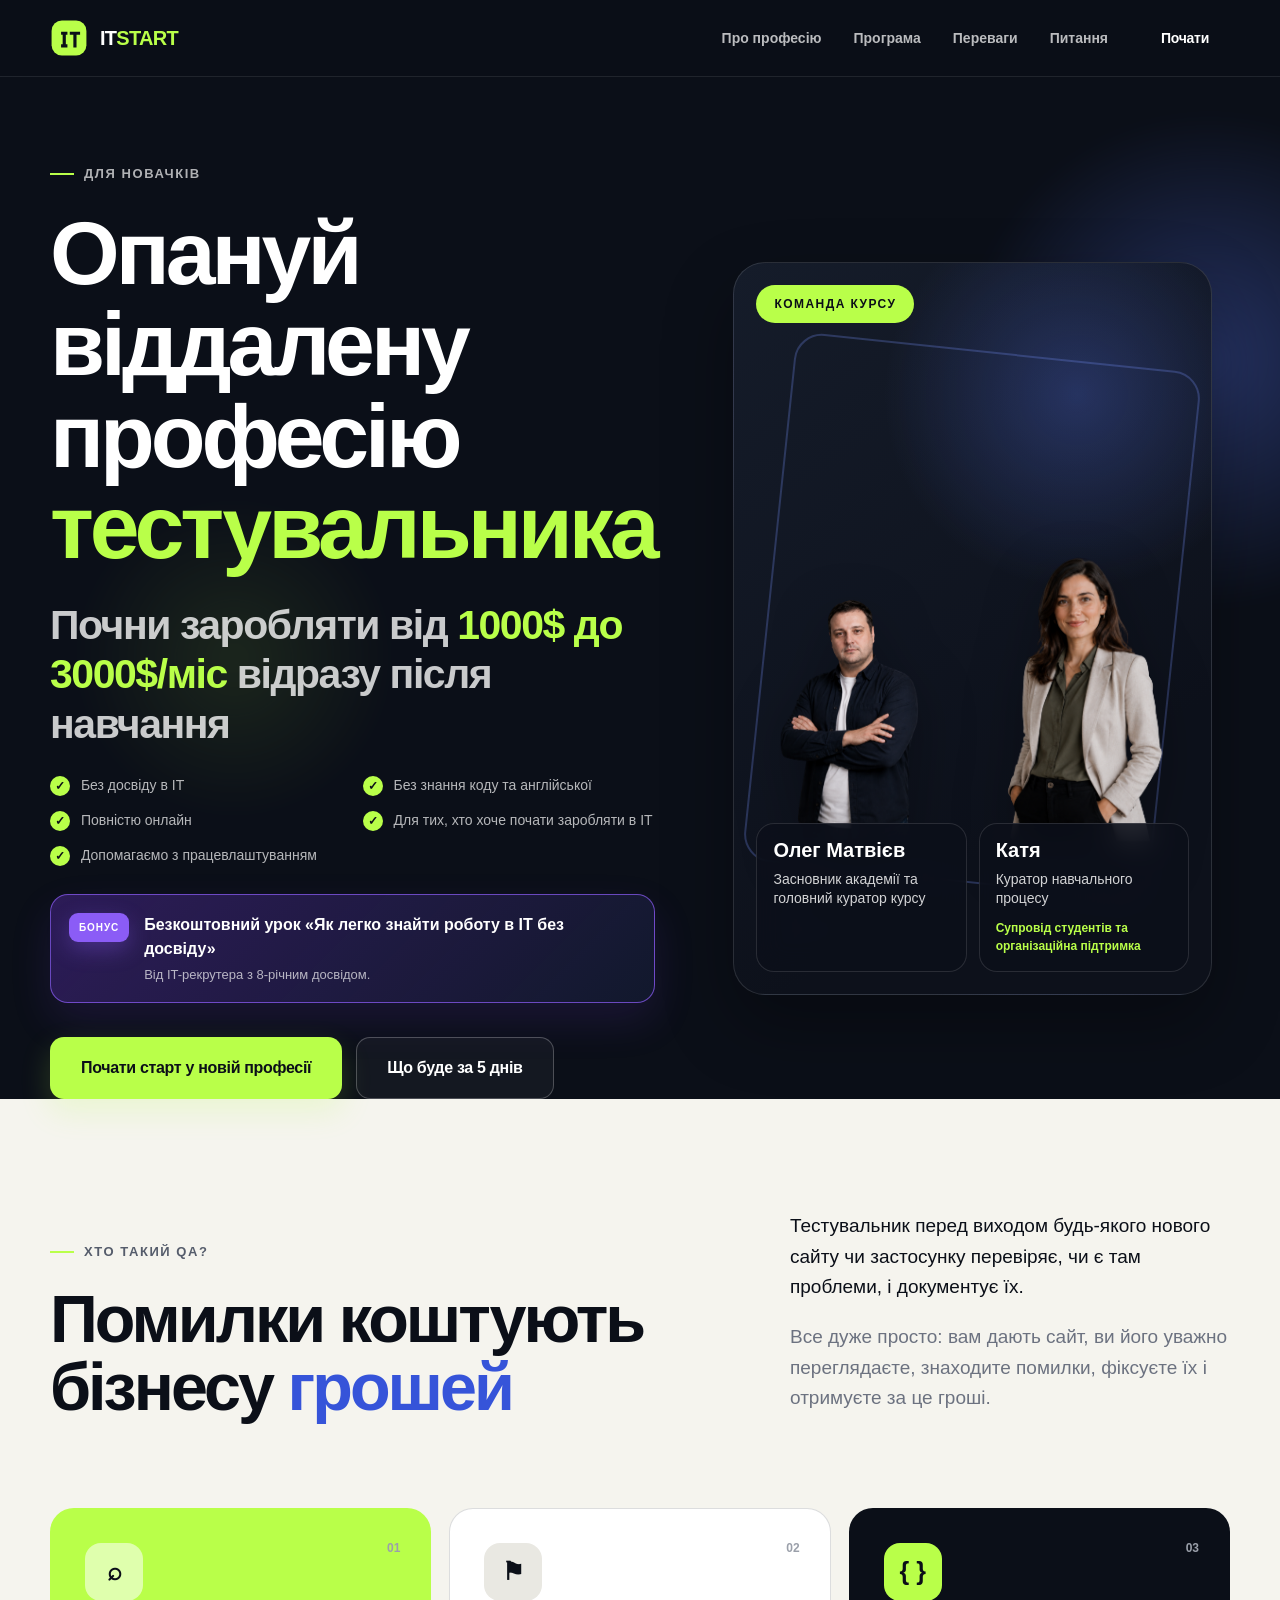
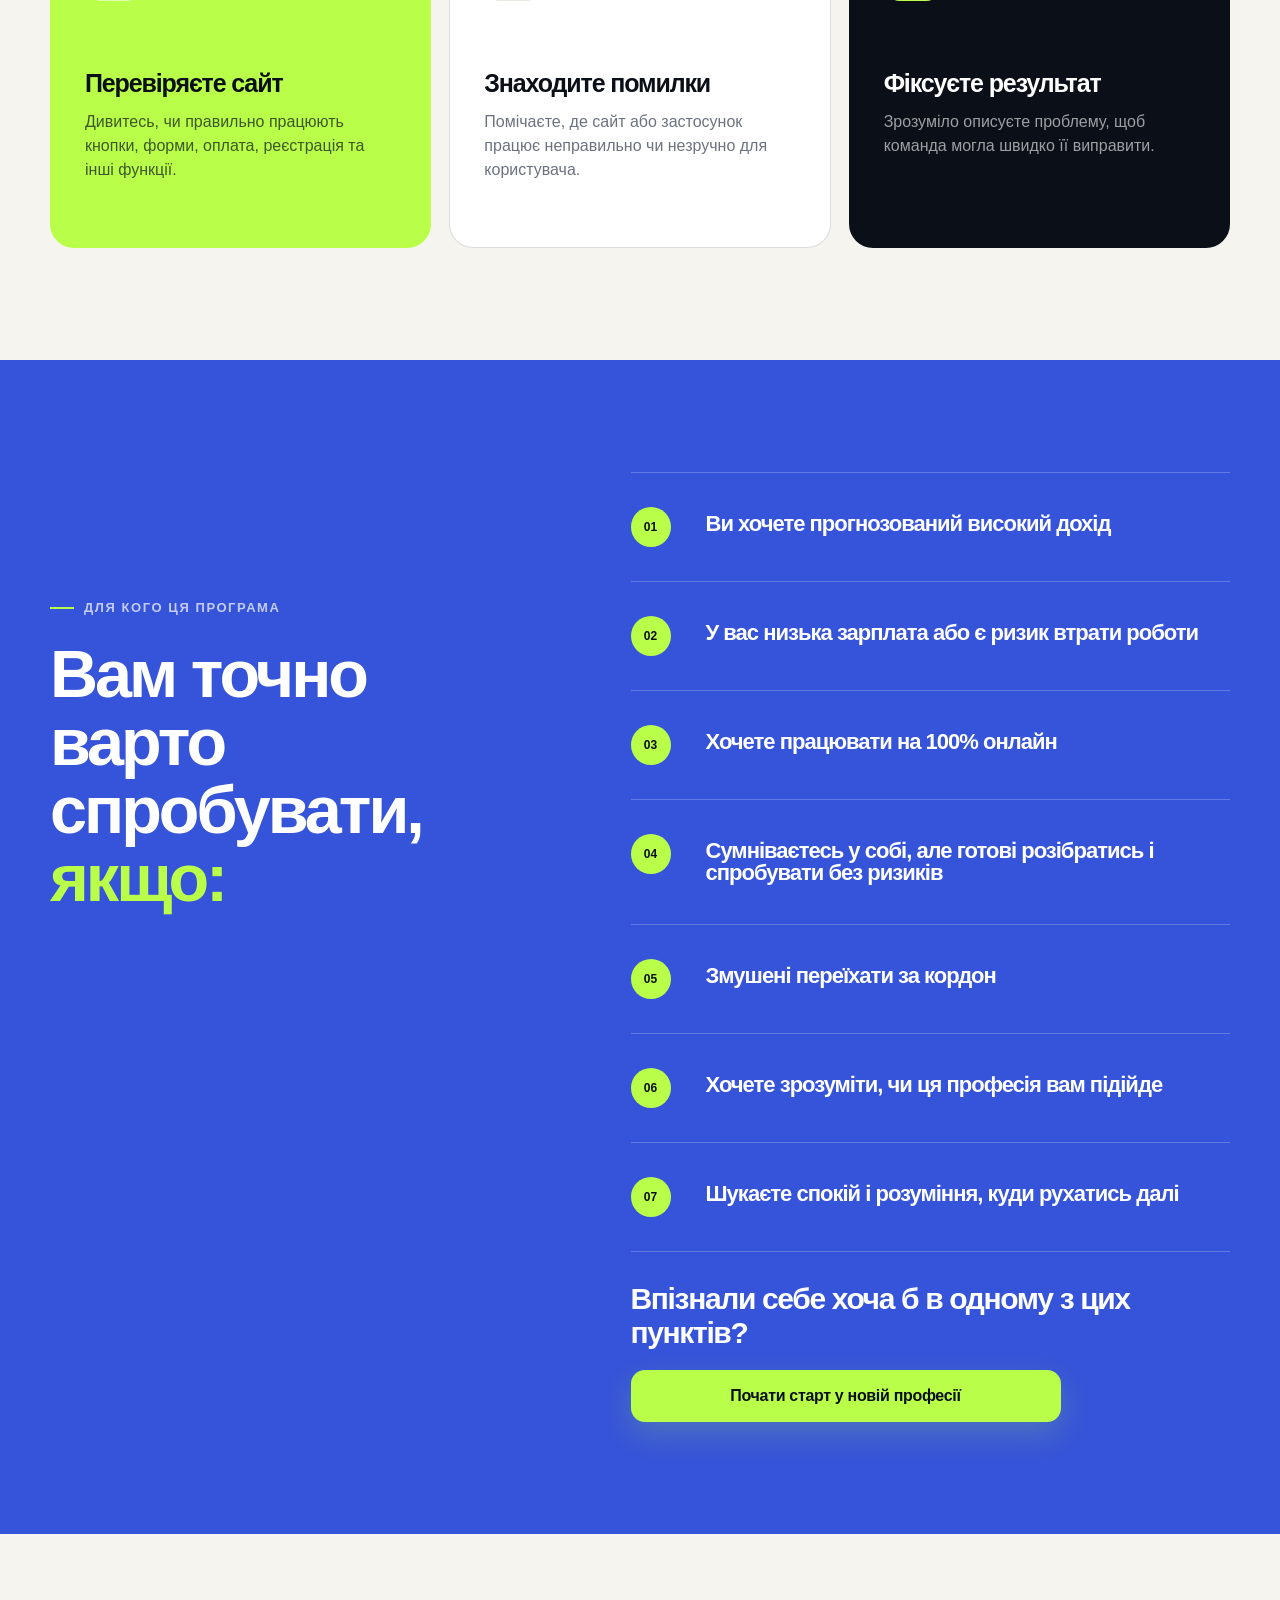
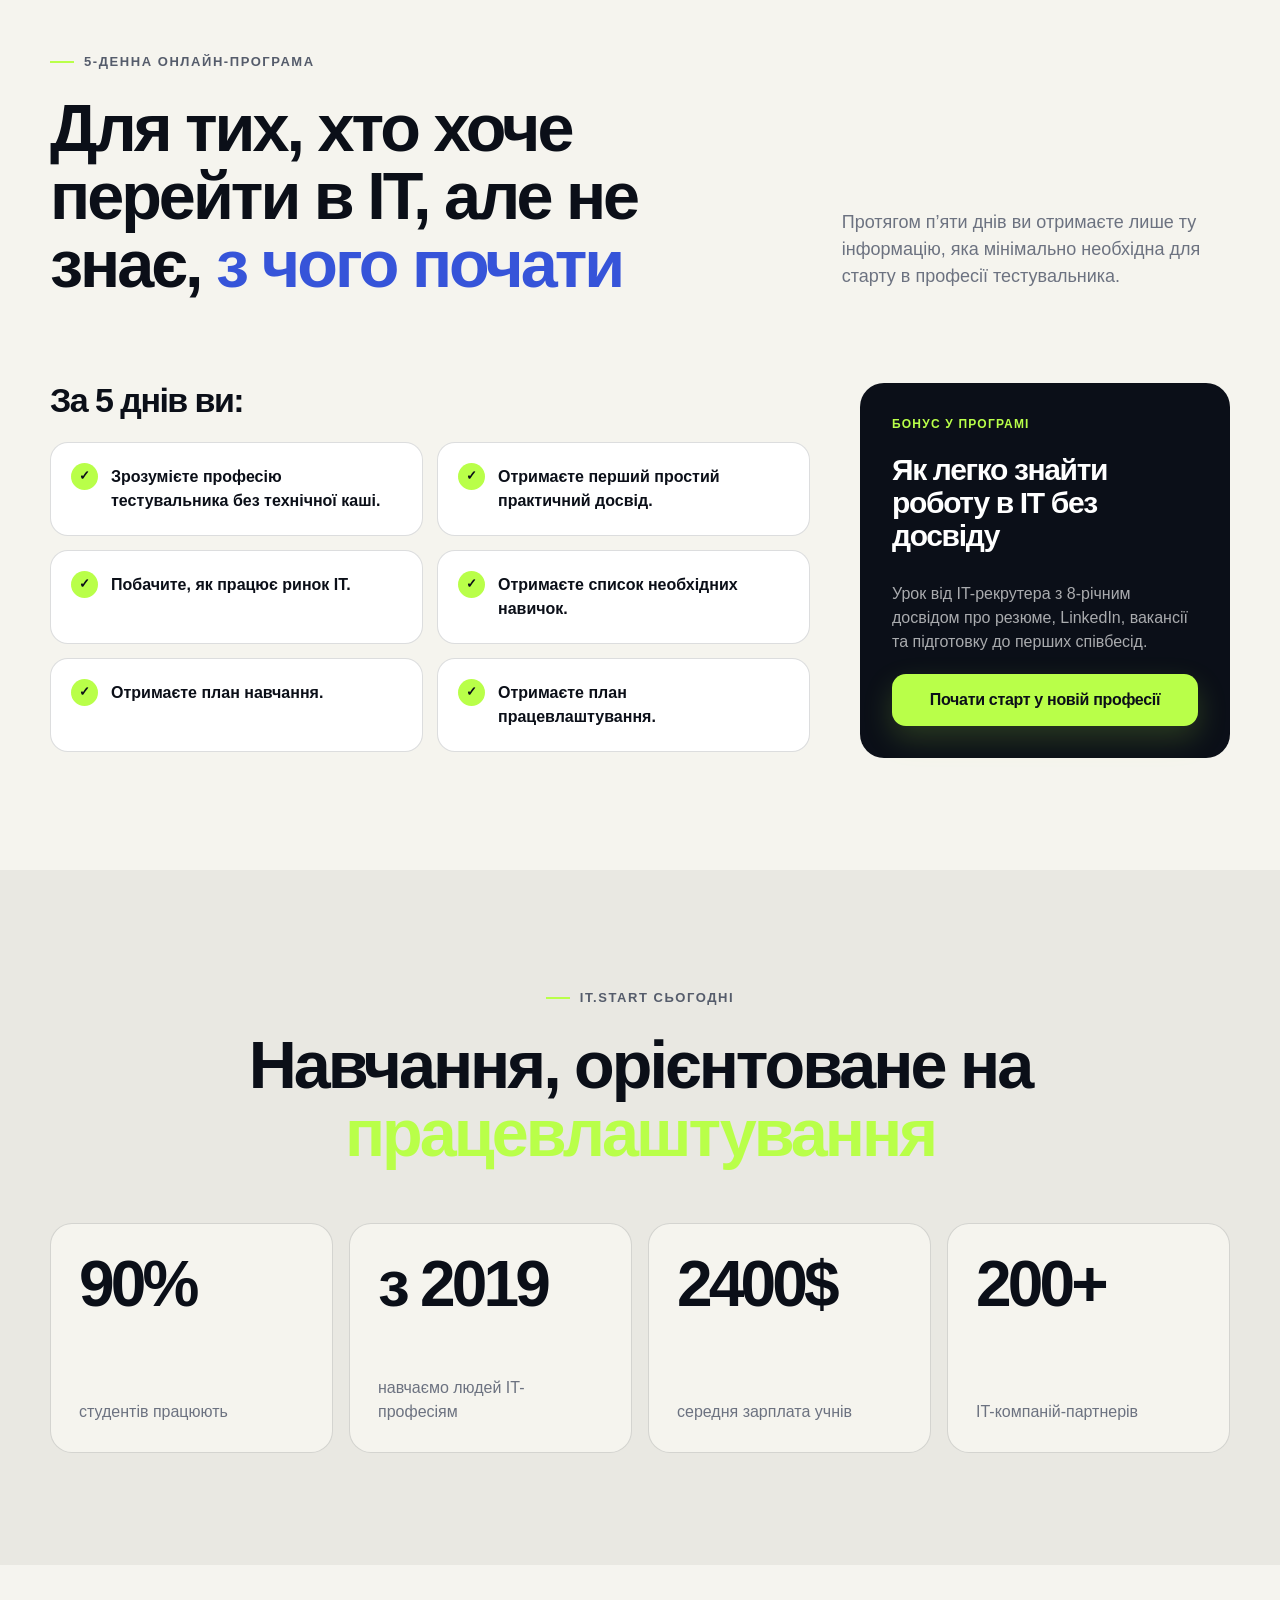
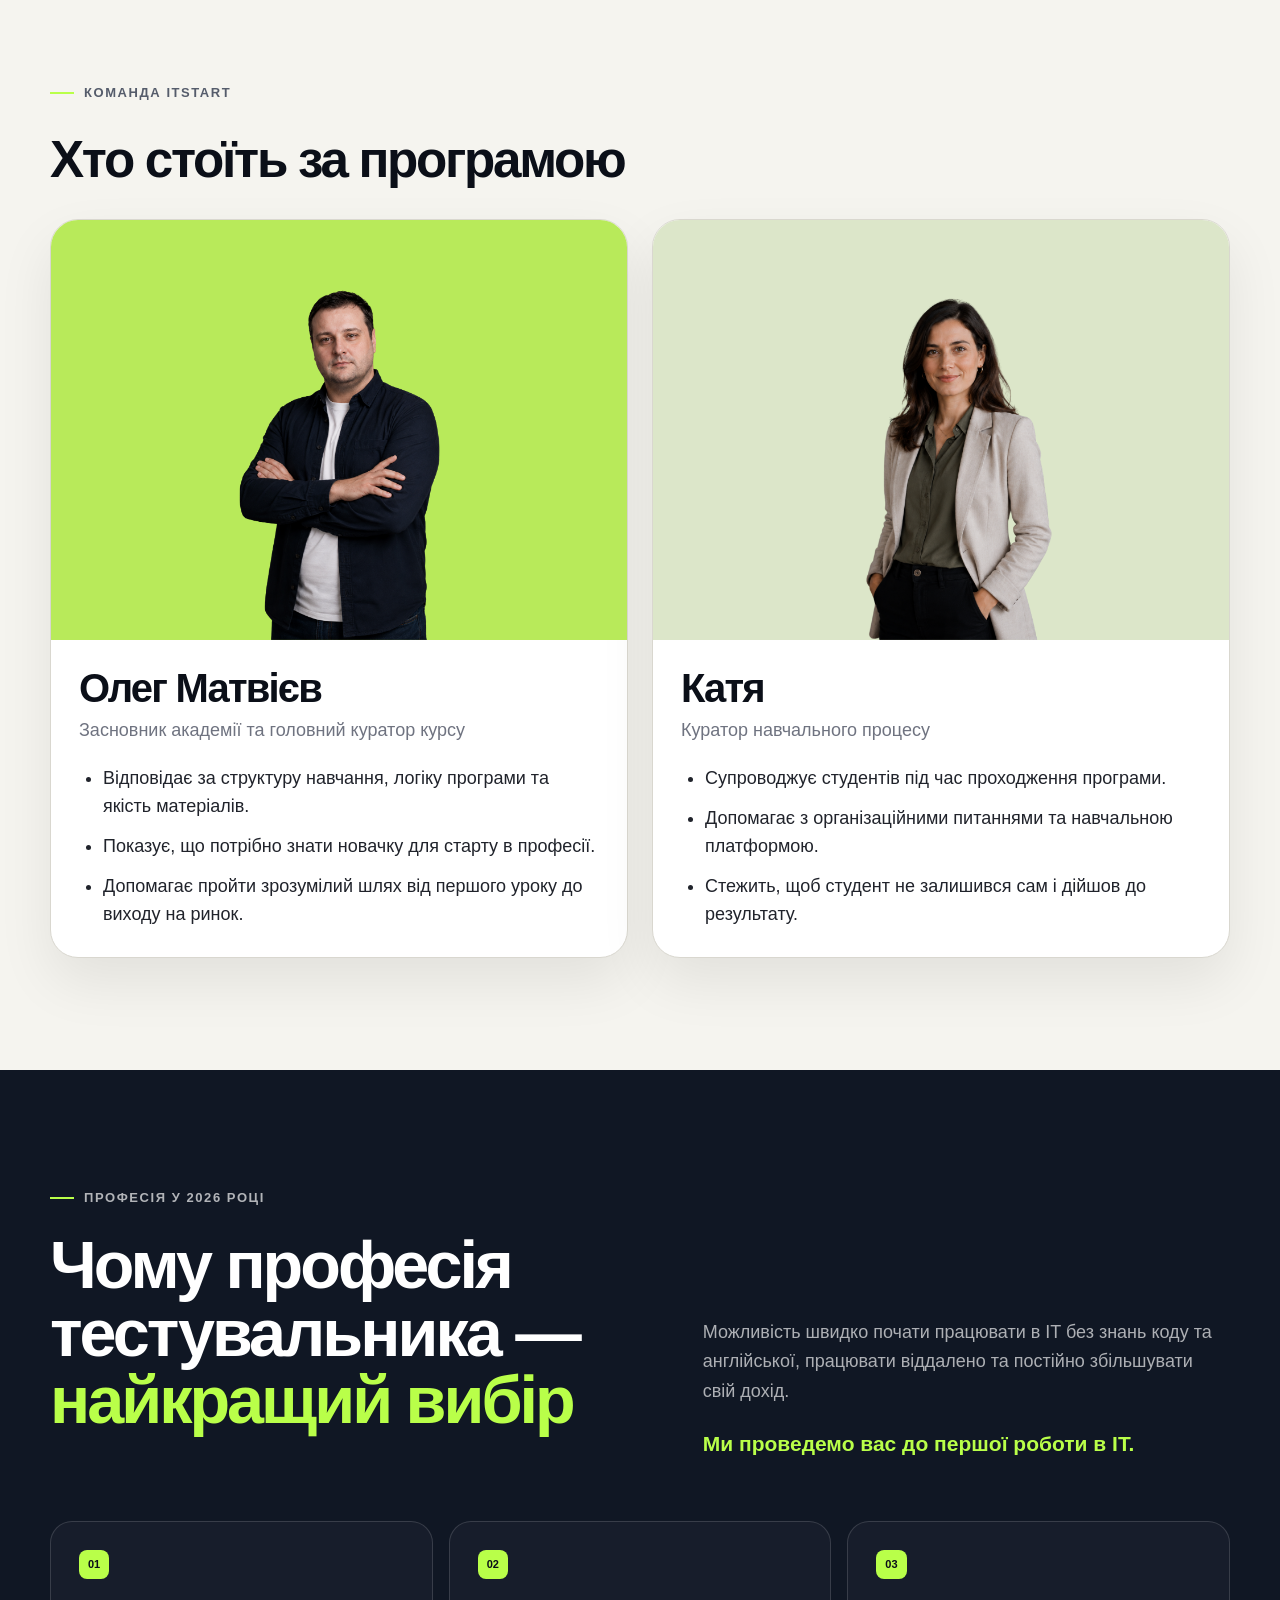
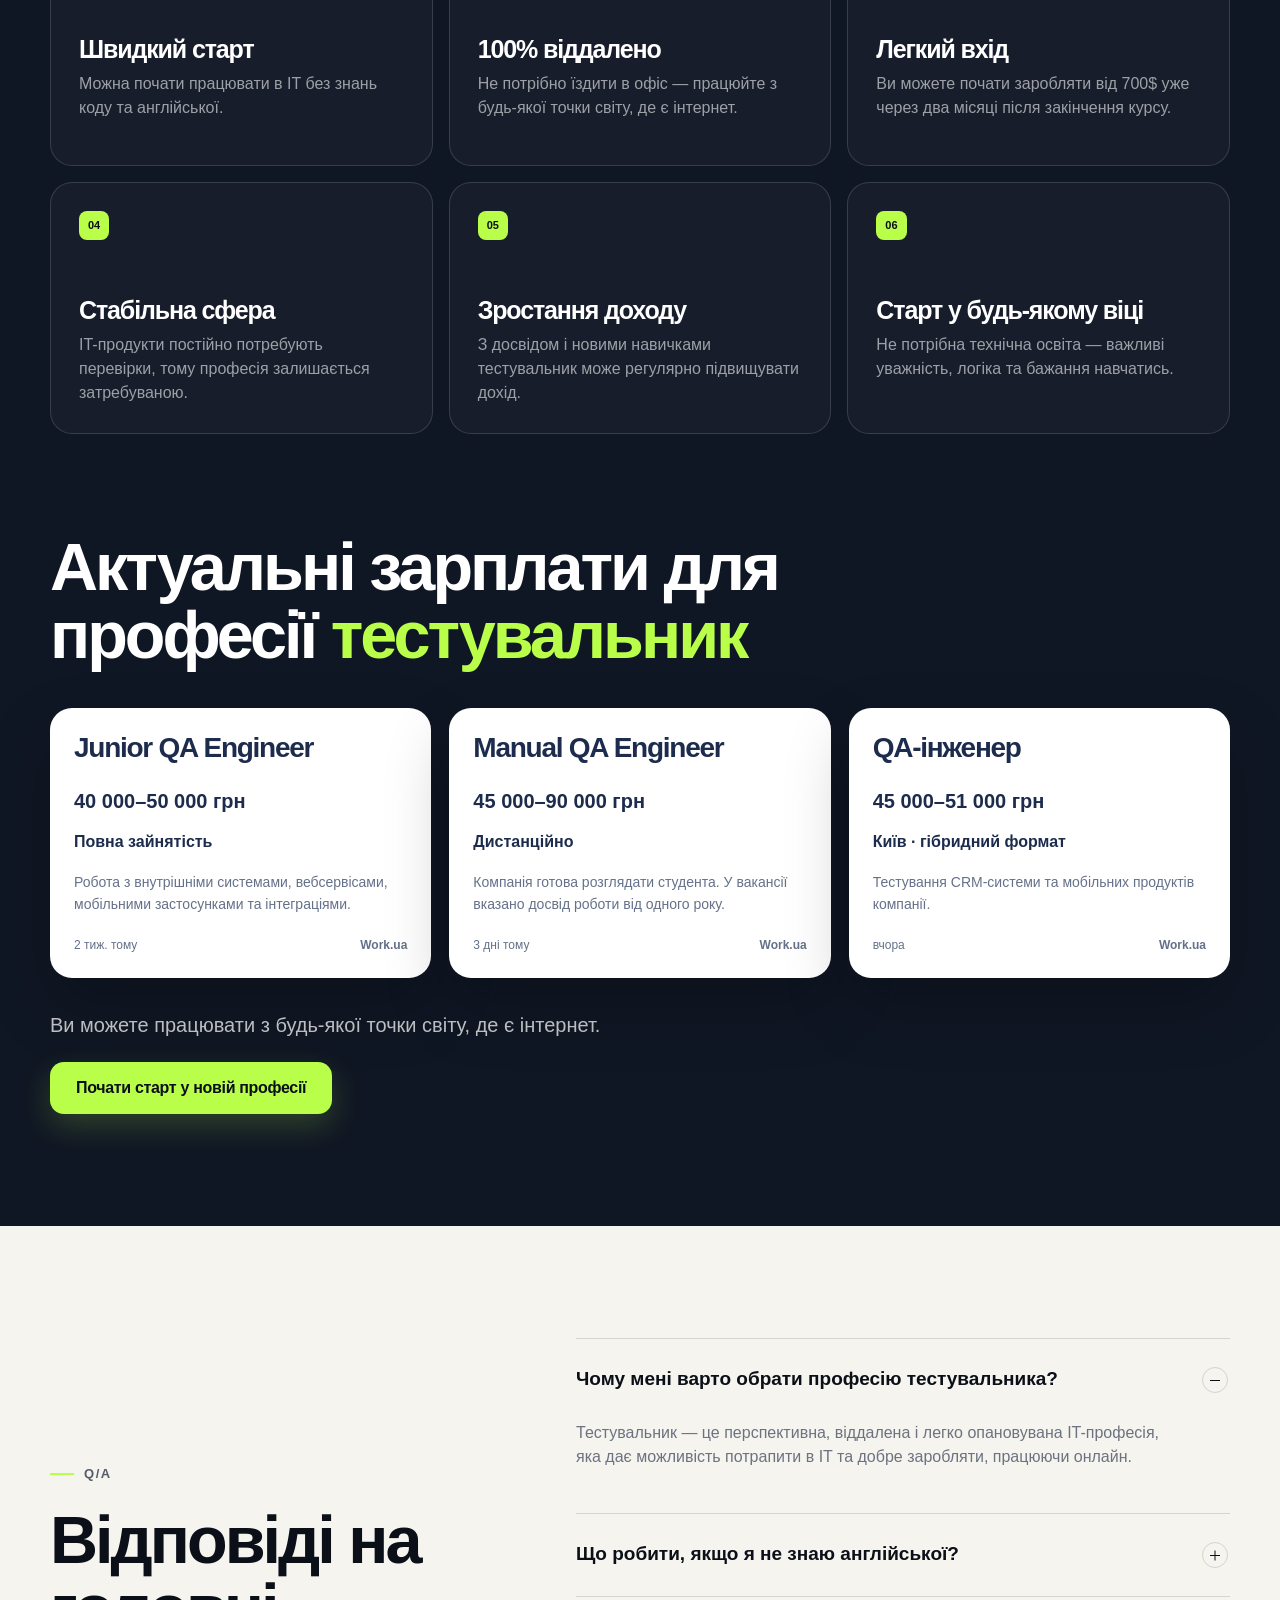
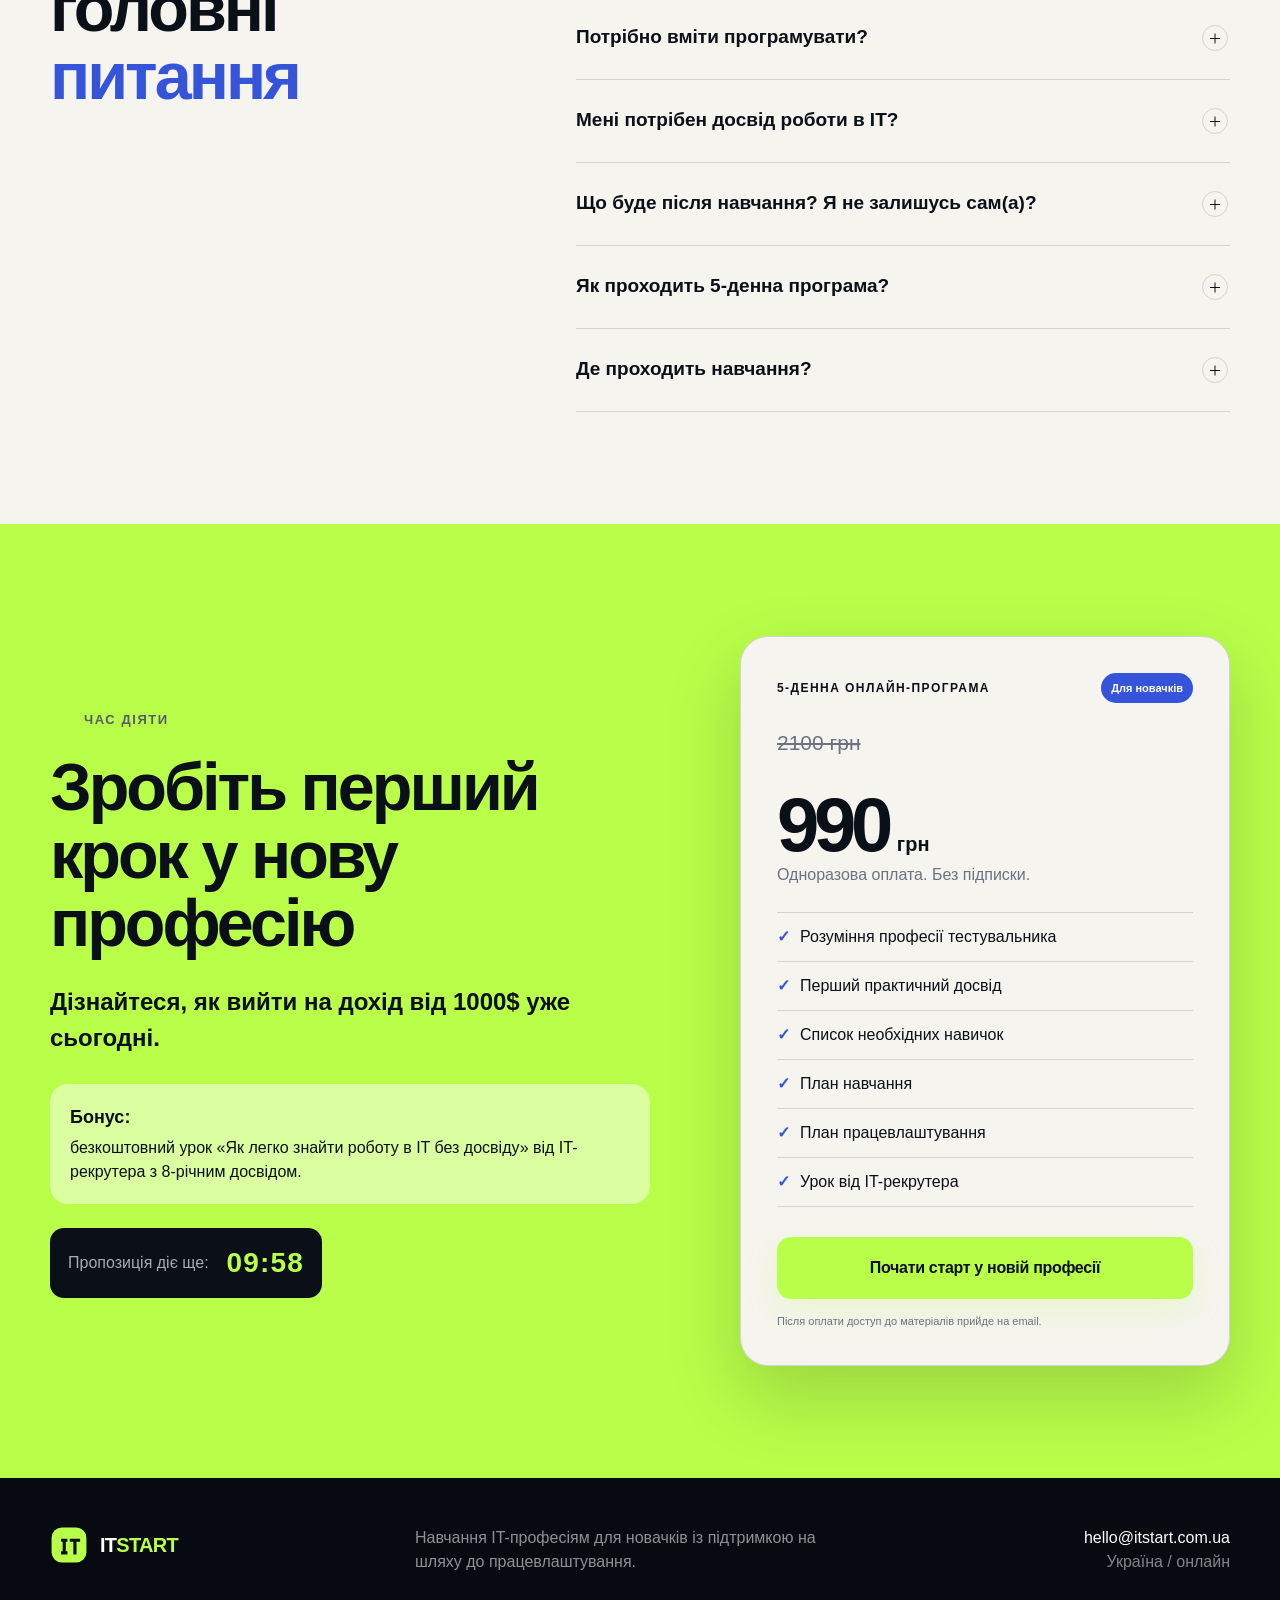
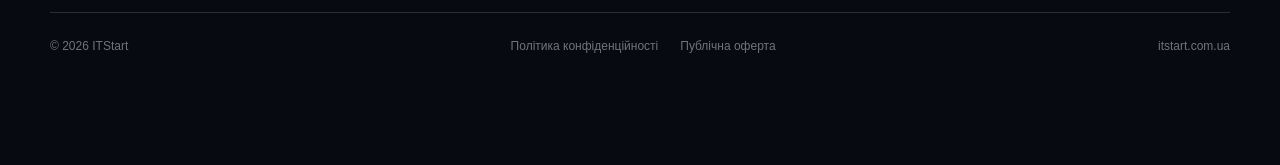
==== commit 72763961: "Update hero copy, checkout links and remove the stats strip" ====
--- a/index.html
+++ b/index.html
@@ -1,435 +1 @@
-<!doctype html>
-<html lang="uk">
-<head>
-  <meta charset="utf-8">
-  <meta name="viewport" content="width=device-width, initial-scale=1">
-  <title>ITStart — віддалена професія тестувальник</title>
-  <meta name="description" content="5-денна онлайн-програма для новачків: дізнайтесь, як почати працювати тестувальником без досвіду в IT, знання коду та англійської.">
-  <meta name="theme-color" content="#0b0f18">
-  <meta property="og:type" content="website">
-  <meta property="og:site_name" content="ITStart">
-  <meta property="og:title" content="Віддалена професія тестувальник — ITStart">
-  <meta property="og:description" content="Зрозумійте професію, отримайте перший практичний досвід і план працевлаштування за 5 днів.">
-  <meta property="og:url" content="https://itstart.com.ua/">
-  <meta property="og:image" content="https://itstart.com.ua/assets/og-cover.svg">
-  <link rel="canonical" href="https://itstart.com.ua/">
-  <link rel="icon" href="assets/favicon.svg" type="image/svg+xml">
-  <link rel="stylesheet" href="assets/styles.css?v=8">
-  <link rel="stylesheet" href="assets/team.css?v=8">
-  <link rel="stylesheet" href="assets/final.css?v=8">
-</head>
-<body>
-  <a class="skip-link" href="#main">До основного контенту</a>
-
-  <header class="site-header" id="top">
-    <div class="container header-inner">
-      <a class="brand" href="#top" aria-label="ITStart — на головну">
-        <svg class="brand-mark" viewBox="0 0 48 48" role="img" aria-hidden="true">
-          <rect x="2" y="2" width="44" height="44" rx="13" fill="currentColor"/>
-          <path d="M14 16h8v4h-2v12h2v4h-8v-4h2V20h-2v-4Zm11 0h13v4h-4.5v16h-4V20H25v-4Z" fill="#0b0f18"/>
-        </svg>
-        <span class="brand-word">IT<span>START</span></span>
-      </a>
-
-      <nav class="desktop-nav" aria-label="Основна навігація">
-        <a href="#about">Про професію</a>
-        <a href="#program">Програма</a>
-        <a href="#career">Переваги</a>
-        <a href="#faq">Питання</a>
-      </nav>
-
-      <a class="button button-small header-cta" data-cta href="#pricing">Почати</a>
-      <button class="menu-button" type="button" aria-expanded="false" aria-controls="mobile-menu" aria-label="Відкрити меню">
-        <span></span><span></span>
-      </button>
-    </div>
-
-    <nav class="mobile-nav" id="mobile-menu" aria-label="Мобільна навігація">
-      <a href="#about">Про професію</a>
-      <a href="#program">Програма</a>
-      <a href="#career">Переваги</a>
-      <a href="#faq">Питання</a>
-      <a class="button" data-cta href="#pricing">Почати</a>
-    </nav>
-  </header>
-
-  <main id="main">
-    <section class="hero section-dark">
-      <div class="hero-glow hero-glow-one"></div>
-      <div class="hero-glow hero-glow-two"></div>
-
-      <div class="container hero-grid">
-        <div class="hero-copy reveal">
-          <div class="eyebrow"><span></span> Для новачків</div>
-          <h1>Віддалена професія <em>тестувальник</em></h1>
-          <p class="hero-income">Почни заробляти від <strong>1000$ до 3000$/міс</strong> відразу після навчання</p>
-
-          <div class="hero-notes hero-notes-large" aria-label="Основні переваги">
-            <div><span class="check">✓</span> Без досвіду в IT</div>
-            <div><span class="check">✓</span> Без знання коду та англійської</div>
-            <div><span class="check">✓</span> Для тих, хто хоче почати заробляти в IT</div>
-            <div><span class="check">✓</span> Для тих, хто хоче працювати онлайн</div>
-            <div><span class="check">✓</span> Допомагаємо з працевлаштуванням</div>
-          </div>
-
-          <div class="hero-bonus">
-            <span class="hero-bonus-label">Бонус</span>
-            <div>
-              <strong>Безкоштовний урок «Як легко знайти роботу в IT без досвіду»</strong>
-              <p>Від IT-рекрутера з 8-річним досвідом.</p>
-            </div>
-          </div>
-
-          <div class="hero-actions">
-            <a class="button button-primary button-large" data-cta href="#pricing">Почати старт у новій професії</a>
-            <a class="button button-ghost button-large" href="#program">Що буде за 5 днів</a>
-          </div>
-        </div>
-
-        <div class="hero-visual reveal delay-1" aria-label="Команда ITStart">
-          <div class="hero-team-card">
-            <div class="hero-team-headline">Команда курсу</div>
-            <div class="hero-team-photos" aria-hidden="true">
-              <img class="hero-team-photo hero-team-photo-oleh" src="assets/oleh.png?v=8" alt="">
-              <img class="hero-team-photo hero-team-photo-katya" src="assets/katya.png?v=8" alt="">
-            </div>
-            <div class="hero-team-info-grid">
-              <div class="person-card">
-                <div class="person-name">Олег Матвієв</div>
-                <div class="person-role">Засновник академії та головний куратор курсу</div>
-              </div>
-              <div class="person-card">
-                <div class="person-name">Катя</div>
-                <div class="person-role">Куратор навчального процесу</div>
-                <div class="person-note">Супровід студентів та організаційна підтримка</div>
-              </div>
-            </div>
-          </div>
-        </div>
-      </div>
-
-      <div class="container hero-strip reveal delay-2">
-        <div><strong>5 днів</strong><span>щоб зрозуміти, як почати</span></div>
-        <div><strong>100% онлайн</strong><span>навчайтесь з будь-якої точки світу</span></div>
-        <div><strong>Без коду</strong><span>простий старт для новачків</span></div>
-        <div><strong>990 грн</strong><span>замість 2100 грн</span></div>
-      </div>
-    </section>
-
-    <section class="section section-light" id="about">
-      <div class="container split-heading reveal">
-        <div>
-          <div class="eyebrow eyebrow-dark"><span></span> Хто такий QA?</div>
-          <h2>Помилки коштують бізнесу <em>грошей</em></h2>
-        </div>
-        <div class="large-copy">
-          <p>Тестувальник перед виходом будь-якого нового сайту чи застосунку перевіряє, чи є там проблеми, і документує їх.</p>
-          <p class="muted">Все дуже просто: вам дають сайт, ви його уважно переглядаєте, знаходите помилки, фіксуєте їх і отримуєте за це гроші.</p>
-        </div>
-      </div>
-
-      <div class="container profession-grid reveal">
-        <article class="profession-card accent-card">
-          <span class="card-index">01</span>
-          <div class="icon-box">⌕</div>
-          <h3>Перевіряєте сайт</h3>
-          <p>Дивитесь, чи правильно працюють кнопки, форми, оплата, реєстрація та інші функції.</p>
-        </article>
-        <article class="profession-card">
-          <span class="card-index">02</span>
-          <div class="icon-box">⚑</div>
-          <h3>Знаходите помилки</h3>
-          <p>Помічаєте, де сайт або застосунок працює неправильно чи незручно для користувача.</p>
-        </article>
-        <article class="profession-card dark-card">
-          <span class="card-index">03</span>
-          <div class="icon-box">{ }</div>
-          <h3>Фіксуєте результат</h3>
-          <p>Зрозуміло описуєте проблему, щоб команда могла швидко її виправити.</p>
-        </article>
-      </div>
-    </section>
-
-    <section class="section section-blue" id="for-whom">
-      <div class="container pain-grid">
-        <div class="pain-heading reveal">
-          <div class="eyebrow eyebrow-light"><span></span> Для кого ця програма</div>
-          <h2>Вам точно варто спробувати, <em>якщо:</em></h2>
-        </div>
-
-        <div class="pain-list reveal delay-1">
-          <article><span>01</span><div><h3>Ви хочете прогнозований високий дохід</h3></div></article>
-          <article><span>02</span><div><h3>У вас низька зарплата або є ризик втрати роботи</h3></div></article>
-          <article><span>03</span><div><h3>Хочете працювати на 100% онлайн</h3></div></article>
-          <article><span>04</span><div><h3>Сумніваєтесь у собі, але готові розібратись і спробувати без ризиків</h3></div></article>
-          <article><span>05</span><div><h3>Змушені переїхати за кордон</h3></div></article>
-          <article><span>06</span><div><h3>Хочете зрозуміти, чи ця професія вам підійде</h3></div></article>
-          <article><span>07</span><div><h3>Шукаєте спокій і розуміння, куди рухатись далі</h3></div></article>
-
-          <div class="pain-conclusion">
-            <h3>Впізнали себе хоча б в одному з цих пунктів?</h3>
-            <a class="button button-primary button-full" data-cta href="#pricing">Почати старт у новій професії</a>
-          </div>
-        </div>
-      </div>
-    </section>
-
-    <section class="section section-light" id="program">
-      <div class="container program-heading reveal">
-        <div>
-          <div class="eyebrow eyebrow-dark"><span></span> 5-денна онлайн-програма</div>
-          <h2>Для тих, хто хоче перейти в IT, але не знає, <em>з чого почати</em></h2>
-        </div>
-        <p>Протягом п’яти днів ви отримаєте лише ту інформацію, яка мінімально необхідна для старту в професії тестувальника.</p>
-      </div>
-
-      <div class="container program-layout">
-        <div class="program-benefits reveal">
-          <h3>За 5 днів ви:</h3>
-          <div class="program-benefit-list">
-            <article><span>✓</span><p>Зрозумієте професію тестувальника без технічної каші.</p></article>
-            <article><span>✓</span><p>Отримаєте перший простий практичний досвід.</p></article>
-            <article><span>✓</span><p>Побачите, як працює ринок IT.</p></article>
-            <article><span>✓</span><p>Отримаєте список необхідних навичок.</p></article>
-            <article><span>✓</span><p>Отримаєте план навчання.</p></article>
-            <article><span>✓</span><p>Отримаєте план працевлаштування.</p></article>
-          </div>
-        </div>
-
-        <aside class="program-aside reveal delay-1">
-          <div class="aside-label">Бонус у програмі</div>
-          <h3>Як легко знайти роботу в IT без досвіду</h3>
-          <p>Урок від IT-рекрутера з 8-річним досвідом про резюме, LinkedIn, вакансії та підготовку до перших співбесід.</p>
-          <a class="button button-primary button-full" data-cta href="#pricing">Почати старт у новій професії</a>
-        </aside>
-      </div>
-    </section>
-
-    <section class="section stats-section" id="results">
-      <div class="container reveal">
-        <div class="center-heading stats-heading">
-          <div class="eyebrow eyebrow-dark"><span></span> IT.START сьогодні</div>
-          <h2>Навчання, орієнтоване на <em>працевлаштування</em></h2>
-        </div>
-        <div class="stats-grid">
-          <article><strong>90%</strong><span>студентів працюють</span></article>
-          <article><strong>з 2019</strong><span>навчаємо людей IT-професіям</span></article>
-          <article><strong>2400$</strong><span>середня зарплата учнів</span></article>
-          <article><strong>200+</strong><span>IT-компаній-партнерів</span></article>
-        </div>
-      </div>
-    </section>
-
-    <section class="section section-light mentor-section" id="mentor">
-      <div class="container mentor-section-inner">
-        <div class="section-team-heading reveal">
-          <div class="eyebrow eyebrow-dark"><span></span> Команда ITStart</div>
-          <h2>Хто стоїть за програмою</h2>
-        </div>
-
-        <div class="mentor-cards reveal delay-1">
-          <article class="mentor-card mentor-card-primary">
-            <div class="mentor-photo-wrap mentor-photo-wrap-oleh">
-              <img class="mentor-photo" src="assets/oleh.png?v=8" alt="Олег Матвієв — засновник академії та головний куратор курсу">
-            </div>
-            <div class="mentor-card-body">
-              <h3>Олег Матвієв</h3>
-              <p class="mentor-role">Засновник академії та головний куратор курсу</p>
-              <ul class="mentor-list">
-                <li>Відповідає за структуру навчання, логіку програми та якість матеріалів.</li>
-                <li>Показує, що потрібно знати новачку для старту в професії.</li>
-                <li>Допомагає пройти зрозумілий шлях від першого уроку до виходу на ринок.</li>
-              </ul>
-            </div>
-          </article>
-
-          <article class="mentor-card">
-            <div class="mentor-photo-wrap mentor-photo-wrap-katya">
-              <img class="mentor-photo" src="assets/katya.png?v=8" alt="Катя — куратор навчального процесу">
-            </div>
-            <div class="mentor-card-body">
-              <h3>Катя</h3>
-              <p class="mentor-role">Куратор навчального процесу</p>
-              <ul class="mentor-list">
-                <li>Супроводжує студентів під час проходження програми.</li>
-                <li>Допомагає з організаційними питаннями та навчальною платформою.</li>
-                <li>Стежить, щоб студент не залишився сам і дійшов до результату.</li>
-              </ul>
-            </div>
-          </article>
-        </div>
-      </div>
-    </section>
-
-    <section class="section section-dark career-section" id="career">
-      <div class="container career-heading reveal">
-        <div>
-          <div class="eyebrow"><span></span> Професія у 2026 році</div>
-          <h2>Чому професія тестувальника — <em>найкращий вибір</em></h2>
-        </div>
-        <div class="career-copy">
-          <p>Можливість швидко почати працювати в IT без знань коду та англійської, працювати віддалено та постійно збільшувати свій дохід.</p>
-          <strong>Ми проведемо вас до першої роботи в IT.</strong>
-        </div>
-      </div>
-
-      <div class="container market-benefits reveal delay-1">
-        <article><span>01</span><h3>Швидкий старт</h3><p>Можна почати працювати в IT без знань коду та англійської.</p></article>
-        <article><span>02</span><h3>100% віддалено</h3><p>Не потрібно їздити в офіс — працюйте з будь-якої точки світу, де є інтернет.</p></article>
-        <article><span>03</span><h3>Легкий вхід</h3><p>Ви можете почати заробляти від 700$ уже через два місяці після закінчення курсу.</p></article>
-        <article><span>04</span><h3>Стабільна сфера</h3><p>IT-продукти постійно потребують перевірки, тому професія залишається затребуваною.</p></article>
-        <article><span>05</span><h3>Зростання доходу</h3><p>З досвідом і новими навичками тестувальник може регулярно підвищувати дохід.</p></article>
-        <article><span>06</span><h3>Старт у будь-якому віці</h3><p>Не потрібна технічна освіта — важливі уважність, логіка та бажання навчатись.</p></article>
-      </div>
-
-      <div class="container salary-block reveal">
-        <div class="salary-title">
-          <h2>Актуальні зарплати для професії <em>тестувальник</em></h2>
-        </div>
-
-        <div class="vacancy-grid workua-grid">
-          <article class="vacancy-card workua-card">
-            <h3>Junior QA Engineer</h3>
-            <div class="vacancy-salary">40 000–50 000 грн</div>
-            <div class="vacancy-meta">Повна зайнятість</div>
-            <p class="vacancy-desc">Робота з внутрішніми системами, вебсервісами, мобільними застосунками та інтеграціями.</p>
-            <div class="vacancy-source"><span>2 тиж. тому</span><strong>Work.ua</strong></div>
-          </article>
-
-          <article class="vacancy-card workua-card">
-            <h3>Manual QA Engineer</h3>
-            <div class="vacancy-salary">45 000–90 000 грн</div>
-            <div class="vacancy-meta">Дистанційно</div>
-            <p class="vacancy-desc">Компанія готова розглядати студента. У вакансії вказано досвід роботи від одного року.</p>
-            <div class="vacancy-source"><span>3 дні тому</span><strong>Work.ua</strong></div>
-          </article>
-
-          <article class="vacancy-card workua-card">
-            <h3>QA-інженер</h3>
-            <div class="vacancy-salary">45 000–51 000 грн</div>
-            <div class="vacancy-meta">Київ · гібридний формат</div>
-            <p class="vacancy-desc">Тестування CRM-системи та мобільних продуктів компанії.</p>
-            <div class="vacancy-source"><span>вчора</span><strong>Work.ua</strong></div>
-          </article>
-        </div>
-
-        <p class="salary-note">Ви можете працювати з будь-якої точки світу, де є інтернет.</p>
-        <a class="button button-primary salary-cta" data-cta href="#pricing">Почати старт у новій професії</a>
-      </div>
-    </section>
-
-    <section class="section section-light" id="faq">
-      <div class="container faq-grid">
-        <div class="faq-heading reveal">
-          <div class="eyebrow eyebrow-dark"><span></span> Q/A</div>
-          <h2>Відповіді на головні <em>питання</em></h2>
-        </div>
-
-        <div class="faq-list reveal delay-1">
-          <details open>
-            <summary>Чому мені варто обрати професію тестувальника?<i></i></summary>
-            <p>Тестувальник — це перспективна, віддалена і легко опановувана IT-професія, яка дає можливість потрапити в IT та добре заробляти, працюючи онлайн.</p>
-          </details>
-          <details>
-            <summary>Що робити, якщо я не знаю англійської?<i></i></summary>
-            <p>Англійська не є обов’язковою для старту кар’єри тестувальника. Ви можете почати навчання з поточного рівня і покращувати мову поступово.</p>
-          </details>
-          <details>
-            <summary>Потрібно вміти програмувати?<i></i></summary>
-            <p>Ні. Для старту в Manual QA не потрібно писати код. Основні навички та інструменти ви будете опановувати поступово під час навчання.</p>
-          </details>
-          <details>
-            <summary>Мені потрібен досвід роботи в IT?<i></i></summary>
-            <p>Ні. Програма створена для новачків, які раніше не працювали в IT і не мають технічної освіти.</p>
-          </details>
-          <details>
-            <summary>Що буде після навчання? Я не залишусь сам(а)?<i></i></summary>
-            <p>Ні. Ми супроводжуємо вас на етапі виходу на ринок і підготовки до співбесід. Наша мета — ваше працевлаштування. Навіть після початку роботи ми залишаємося на зв’язку, щоб підтримати вас на старті.</p>
-          </details>
-          <details>
-            <summary>Як проходить 5-денна програма?<i></i></summary>
-            <p>Ви отримуєте короткі зрозумілі матеріали, першу практику, список необхідних навичок, план навчання та план працевлаштування.</p>
-          </details>
-          <details>
-            <summary>Де проходить навчання?<i></i></summary>
-            <p>Матеріали відкриваються онлайн у навчальному кабінеті. Навчатися можна з телефона або ноутбука з будь-якої точки світу.</p>
-          </details>
-        </div>
-      </div>
-    </section>
-
-    <section class="section pricing-section final-offer" id="pricing">
-      <div class="container pricing-grid">
-        <div class="pricing-copy reveal">
-          <div class="eyebrow eyebrow-dark"><span></span> Час діяти</div>
-          <h2>Зробіть перший крок у нову професію</h2>
-          <p>Дізнайтеся, як вийти на дохід від 1000$ уже сьогодні.</p>
-
-          <div class="offer-bonus">
-            <strong>Бонус:</strong>
-            <span>безкоштовний урок «Як легко знайти роботу в IT без досвіду» від IT-рекрутера з 8-річним досвідом.</span>
-          </div>
-
-          <div class="countdown-wrap">
-            <span>Пропозиція діє ще:</span>
-            <strong id="offer-countdown">10:00</strong>
-          </div>
-        </div>
-
-        <div class="price-card reveal delay-1">
-          <div class="price-card-top">
-            <span class="price-label">5-ДЕННА ОНЛАЙН-ПРОГРАМА</span>
-            <span class="price-badge">Для новачків</span>
-          </div>
-
-          <div class="old-price">2100 грн</div>
-          <div class="price"><strong data-price>990</strong><span>грн</span></div>
-          <p class="price-sub">Одноразова оплата. Без підписки.</p>
-
-          <ul>
-            <li><span>✓</span> Розуміння професії тестувальника</li>
-            <li><span>✓</span> Перший практичний досвід</li>
-            <li><span>✓</span> Список необхідних навичок</li>
-            <li><span>✓</span> План навчання</li>
-            <li><span>✓</span> План працевлаштування</li>
-            <li><span>✓</span> Урок від IT-рекрутера</li>
-          </ul>
-
-          <a class="button button-primary button-full button-large" data-checkout href="https://academy.itstart.com.ua/">Почати старт у новій професії</a>
-          <small>Після оплати доступ до матеріалів прийде на email.</small>
-        </div>
-      </div>
-    </section>
-  </main>
-
-  <footer class="site-footer">
-    <div class="container footer-top">
-      <a class="brand brand-footer" href="#top">
-        <svg class="brand-mark" viewBox="0 0 48 48" aria-hidden="true">
-          <rect x="2" y="2" width="44" height="44" rx="13" fill="currentColor"/>
-          <path d="M14 16h8v4h-2v12h2v4h-8v-4h2V20h-2v-4Zm11 0h13v4h-4.5v16h-4V20H25v-4Z" fill="#0b0f18"/>
-        </svg>
-        <span class="brand-word">IT<span>START</span></span>
-      </a>
-      <div class="footer-copy">Навчання IT-професіям для новачків із підтримкою на шляху до працевлаштування.</div>
-      <div class="footer-contact">
-        <a href="mailto:hello@itstart.com.ua">hello@itstart.com.ua</a>
-        <span>Україна / онлайн</span>
-      </div>
-    </div>
-
-    <div class="container footer-bottom">
-      <span>© <span id="current-year"></span> ITStart</span>
-      <div><a href="privacy.html">Політика конфіденційності</a><a href="offer.html">Публічна оферта</a></div>
-      <span>itstart.com.ua</span>
-    </div>
-  </footer>
-
-  <div class="mobile-buy-bar" aria-label="Швидка покупка">
-    <div><small>5-денна програма</small><strong><span data-price>990</span> грн</strong></div>
-    <a class="button button-primary" data-checkout href="https://academy.itstart.com.ua/">Почати</a>
-  </div>
-
-  <script src="assets/script.js?v=8" defer></script>
-</body>
-</html>
+<!doctype html><html lang='uk'><head><meta charset='utf-8'><meta name='viewport' content='width=device-width, initial-scale=1'><title>ITStart — опануй віддалену професію тестувальника</title><meta name='description' content='5-денна онлайн-програма для новачків: дізнайтесь, як почати працювати тестувальником без досвіду в IT, знання коду та англійської.'><meta name='theme-color' content='#0b0f18'><meta property='og:type' content='website'><meta property='og:site_name' content='ITStart'><meta property='og:title' content='Опануй віддалену професію тестувальника — ITStart'><meta property='og:description' content='Зрозумійте професію, отримайте перший практичний досвід і план працевлаштування за 5 днів.'><meta property='og:url' content='https://itstart.com.ua/'><meta property='og:image' content='https://itstart.com.ua/assets/og-cover.svg'><link rel='canonical' href='https://itstart.com.ua/'><link rel='icon' href='assets/favicon.svg' type='image/svg+xml'><link rel='stylesheet' href='assets/styles.css?v=9'><link rel='stylesheet' href='assets/team.css?v=9'><link rel='stylesheet' href='assets/final.css?v=9'></head><body><a class='skip-link' href='#main'>До основного контенту</a><header class='site-header' id='top'><div class='container header-inner'><a class='brand' href='#top' aria-label='ITStart — на головну'><svg class='brand-mark' viewBox='0 0 48 48' role='img' aria-hidden='true'><rect x='2' y='2' width='44' height='44' rx='13' fill='currentColor'/><path d='M14 16h8v4h-2v12h2v4h-8v-4h2V20h-2v-4Zm11 0h13v4h-4.5v16h-4V20H25v-4Z' fill='#0b0f18'/></svg><span class='brand-word'>IT<span>START</span></span></a><nav class='desktop-nav' aria-label='Основна навігація'><a href='#about'>Про професію</a><a href='#program'>Програма</a><a href='#career'>Переваги</a><a href='#faq'>Питання</a></nav><a class='button button-small header-cta' data-checkout href='https://academy.itstart.com.ua/testdrive'>Почати</a><button class='menu-button' type='button' aria-expanded='false' aria-controls='mobile-menu' aria-label='Відкрити меню'><span></span><span></span></button></div><nav class='mobile-nav' id='mobile-menu' aria-label='Мобільна навігація'><a href='#about'>Про професію</a><a href='#program'>Програма</a><a href='#career'>Переваги</a><a href='#faq'>Питання</a><a class='button' data-checkout href='https://academy.itstart.com.ua/testdrive'>Почати</a></nav></header><main id='main'><section class='hero section-dark'><div class='hero-glow hero-glow-one'></div><div class='hero-glow hero-glow-two'></div><div class='container hero-grid'><div class='hero-copy reveal'><div class='eyebrow'><span></span> Для новачків</div><h1>Опануй віддалену професію <em>тестувальника</em></h1><p class='hero-income'>Почни заробляти від <strong>1000$ до 3000$/міс</strong> відразу після навчання</p><div class='hero-notes hero-notes-large' aria-label='Основні переваги'><div><span class='check'>✓</span> Без досвіду в IT</div><div><span class='check'>✓</span> Без знання коду та англійської</div><div><span class='check'>✓</span> Повністю онлайн</div><div><span class='check'>✓</span> Для тих, хто хоче почати заробляти в IT</div><div><span class='check'>✓</span> Допомагаємо з працевлаштуванням</div></div><div class='hero-bonus'><span class='hero-bonus-label'>Бонус</span><div><strong>Безкоштовний урок «Як легко знайти роботу в IT без досвіду»</strong><p>Від IT-рекрутера з 8-річним досвідом.</p></div></div><div class='hero-actions'><a class='button button-primary button-large' data-checkout href='https://academy.itstart.com.ua/testdrive'>Почати старт у новій професії</a><a class='button button-ghost button-large' href='#program'>Що буде за 5 днів</a></div></div><div class='hero-visual reveal delay-1' aria-label='Команда ITStart'><div class='hero-team-card'><div class='hero-team-headline'>Команда курсу</div><div class='hero-team-photos' aria-hidden='true'><img class='hero-team-photo hero-team-photo-oleh' src='assets/oleh.png?v=9' alt=''><img class='hero-team-photo hero-team-photo-katya' src='assets/katya.png?v=9' alt=''></div><div class='hero-team-info-grid'><div class='person-card'><div class='person-name'>Олег Матвієв</div><div class='person-role'>Засновник академії та головний куратор курсу</div></div><div class='person-card'><div class='person-name'>Катя</div><div class='person-role'>Куратор навчального процесу</div><div class='person-note'>Супровід студентів та організаційна підтримка</div></div></div></div></div></div></section><section class='section section-light' id='about'><div class='container split-heading reveal'><div><div class='eyebrow eyebrow-dark'><span></span> Хто такий QA?</div><h2>Помилки коштують бізнесу <em>грошей</em></h2></div><div class='large-copy'><p>Тестувальник перед виходом будь-якого нового сайту чи застосунку перевіряє, чи є там проблеми, і документує їх.</p><p class='muted'>Все дуже просто: вам дають сайт, ви його уважно переглядаєте, знаходите помилки, фіксуєте їх і отримуєте за це гроші.</p></div></div><div class='container profession-grid reveal'><article class='profession-card accent-card'><span class='card-index'>01</span><div class='icon-box'>⌕</div><h3>Перевіряєте сайт</h3><p>Дивитесь, чи правильно працюють кнопки, форми, оплата, реєстрація та інші функції.</p></article><article class='profession-card'><span class='card-index'>02</span><div class='icon-box'>⚑</div><h3>Знаходите помилки</h3><p>Помічаєте, де сайт або застосунок працює неправильно чи незручно для користувача.</p></article><article class='profession-card dark-card'><span class='card-index'>03</span><div class='icon-box'>{ }</div><h3>Фіксуєте результат</h3><p>Зрозуміло описуєте проблему, щоб команда могла швидко її виправити.</p></article></div></section><section class='section section-blue' id='for-whom'><div class='container pain-grid'><div class='pain-heading reveal'><div class='eyebrow eyebrow-light'><span></span> Для кого ця програма</div><h2>Вам точно варто спробувати, <em>якщо:</em></h2></div><div class='pain-list reveal delay-1'><article><span>01</span><div><h3>Ви хочете прогнозований високий дохід</h3></div></article><article><span>02</span><div><h3>У вас низька зарплата або є ризик втрати роботи</h3></div></article><article><span>03</span><div><h3>Хочете працювати на 100% онлайн</h3></div></article><article><span>04</span><div><h3>Сумніваєтесь у собі, але готові розібратись і спробувати без ризиків</h3></div></article><article><span>05</span><div><h3>Змушені переїхати за кордон</h3></div></article><article><span>06</span><div><h3>Хочете зрозуміти, чи ця професія вам підійде</h3></div></article><article><span>07</span><div><h3>Шукаєте спокій і розуміння, куди рухатись далі</h3></div></article><div class='pain-conclusion'><h3>Впізнали себе хоча б в одному з цих пунктів?</h3><a class='button button-primary button-full' data-checkout href='https://academy.itstart.com.ua/testdrive'>Почати старт у новій професії</a></div></div></div></section><section class='section section-light' id='program'><div class='container program-heading reveal'><div><div class='eyebrow eyebrow-dark'><span></span> 5-денна онлайн-програма</div><h2>Для тих, хто хоче перейти в IT, але не знає, <em>з чого почати</em></h2></div><p>Протягом п’яти днів ви отримаєте лише ту інформацію, яка мінімально необхідна для старту в професії тестувальника.</p></div><div class='container program-layout'><div class='program-benefits reveal'><h3>За 5 днів ви:</h3><div class='program-benefit-list'><article><span>✓</span><p>Зрозумієте професію тестувальника без технічної каші.</p></article><article><span>✓</span><p>Отримаєте перший простий практичний досвід.</p></article><article><span>✓</span><p>Побачите, як працює ринок IT.</p></article><article><span>✓</span><p>Отримаєте список необхідних навичок.</p></article><article><span>✓</span><p>Отримаєте план навчання.</p></article><article><span>✓</span><p>Отримаєте план працевлаштування.</p></article></div></div><aside class='program-aside reveal delay-1'><div class='aside-label'>Бонус у програмі</div><h3>Як легко знайти роботу в IT без досвіду</h3><p>Урок від IT-рекрутера з 8-річним досвідом про резюме, LinkedIn, вакансії та підготовку до перших співбесід.</p><a class='button button-primary button-full' data-checkout href='https://academy.itstart.com.ua/testdrive'>Почати старт у новій професії</a></aside></div></section><section class='section stats-section' id='results'><div class='container reveal'><div class='center-heading stats-heading'><div class='eyebrow eyebrow-dark'><span></span> IT.START сьогодні</div><h2>Навчання, орієнтоване на <em>працевлаштування</em></h2></div><div class='stats-grid'><article><strong>90%</strong><span>студентів працюють</span></article><article><strong>з 2019</strong><span>навчаємо людей IT-професіям</span></article><article><strong>2400$</strong><span>середня зарплата учнів</span></article><article><strong>200+</strong><span>IT-компаній-партнерів</span></article></div></div></section><section class='section section-light mentor-section' id='mentor'><div class='container mentor-section-inner'><div class='section-team-heading reveal'><div class='eyebrow eyebrow-dark'><span></span> Команда ITStart</div><h2>Хто стоїть за програмою</h2></div><div class='mentor-cards reveal delay-1'><article class='mentor-card mentor-card-primary'><div class='mentor-photo-wrap mentor-photo-wrap-oleh'><img class='mentor-photo' src='assets/oleh.png?v=9' alt='Олег Матвієв — засновник академії та головний куратор курсу'></div><div class='mentor-card-body'><h3>Олег Матвієв</h3><p class='mentor-role'>Засновник академії та головний куратор курсу</p><ul class='mentor-list'><li>Відповідає за структуру навчання, логіку програми та якість матеріалів.</li><li>Показує, що потрібно знати новачку для старту в професії.</li><li>Допомагає пройти зрозумілий шлях від першого уроку до виходу на ринок.</li></ul></div></article><article class='mentor-card'><div class='mentor-photo-wrap mentor-photo-wrap-katya'><img class='mentor-photo' src='assets/katya.png?v=9' alt='Катя — куратор навчального процесу'></div><div class='mentor-card-body'><h3>Катя</h3><p class='mentor-role'>Куратор навчального процесу</p><ul class='mentor-list'><li>Супроводжує студентів під час проходження програми.</li><li>Допомагає з організаційними питаннями та навчальною платформою.</li><li>Стежить, щоб студент не залишився сам і дійшов до результату.</li></ul></div></article></div></div></section><section class='section section-dark career-section' id='career'><div class='container career-heading reveal'><div><div class='eyebrow'><span></span> Професія у 2026 році</div><h2>Чому професія тестувальника — <em>найкращий вибір</em></h2></div><div class='career-copy'><p>Можливість швидко почати працювати в IT без знань коду та англійської, працювати віддалено та постійно збільшувати свій дохід.</p><strong>Ми проведемо вас до першої роботи в IT.</strong></div></div><div class='container market-benefits reveal delay-1'><article><span>01</span><h3>Швидкий старт</h3><p>Можна почати працювати в IT без знань коду та англійської.</p></article><article><span>02</span><h3>100% віддалено</h3><p>Не потрібно їздити в офіс — працюйте з будь-якої точки світу, де є інтернет.</p></article><article><span>03</span><h3>Легкий вхід</h3><p>Ви можете почати заробляти від 700$ уже через два місяці після закінчення курсу.</p></article><article><span>04</span><h3>Стабільна сфера</h3><p>IT-продукти постійно потребують перевірки, тому професія залишається затребуваною.</p></article><article><span>05</span><h3>Зростання доходу</h3><p>З досвідом і новими навичками тестувальник може регулярно підвищувати дохід.</p></article><article><span>06</span><h3>Старт у будь-якому віці</h3><p>Не потрібна технічна освіта — важливі уважність, логіка та бажання навчатись.</p></article></div><div class='container salary-block reveal'><div class='salary-title'><h2>Актуальні зарплати для професії <em>тестувальник</em></h2></div><div class='vacancy-grid workua-grid'><article class='vacancy-card workua-card'><h3>Junior QA Engineer</h3><div class='vacancy-salary'>40 000–50 000 грн</div><div class='vacancy-meta'>Повна зайнятість</div><p class='vacancy-desc'>Робота з внутрішніми системами, вебсервісами, мобільними застосунками та інтеграціями.</p><div class='vacancy-source'><span>2 тиж. тому</span><strong>Work.ua</strong></div></article><article class='vacancy-card workua-card'><h3>Manual QA Engineer</h3><div class='vacancy-salary'>45 000–90 000 грн</div><div class='vacancy-meta'>Дистанційно</div><p class='vacancy-desc'>Компанія готова розглядати студента. У вакансії вказано досвід роботи від одного року.</p><div class='vacancy-source'><span>3 дні тому</span><strong>Work.ua</strong></div></article><article class='vacancy-card workua-card'><h3>QA-інженер</h3><div class='vacancy-salary'>45 000–51 000 грн</div><div class='vacancy-meta'>Київ · гібридний формат</div><p class='vacancy-desc'>Тестування CRM-системи та мобільних продуктів компанії.</p><div class='vacancy-source'><span>вчора</span><strong>Work.ua</strong></div></article></div><p class='salary-note'>Ви можете працювати з будь-якої точки світу, де є інтернет.</p><a class='button button-primary salary-cta' data-checkout href='https://academy.itstart.com.ua/testdrive'>Почати старт у новій професії</a></div></section><section class='section section-light' id='faq'><div class='container faq-grid'><div class='faq-heading reveal'><div class='eyebrow eyebrow-dark'><span></span> Q/A</div><h2>Відповіді на головні <em>питання</em></h2></div><div class='faq-list reveal delay-1'><details open><summary>Чому мені варто обрати професію тестувальника?<i></i></summary><p>Тестувальник — це перспективна, віддалена і легко опановувана IT-професія, яка дає можливість потрапити в IT та добре заробляти, працюючи онлайн.</p></details><details><summary>Що робити, якщо я не знаю англійської?<i></i></summary><p>Англійська не є обов’язковою для старту кар’єри тестувальника. Ви можете почати навчання з поточного рівня і покращувати мову поступово.</p></details><details><summary>Потрібно вміти програмувати?<i></i></summary><p>Ні. Для старту в Manual QA не потрібно писати код. Основні навички та інструменти ви будете опановувати поступово під час навчання.</p></details><details><summary>Мені потрібен досвід роботи в IT?<i></i></summary><p>Ні. Програма створена для новачків, які раніше не працювали в IT і не мають технічної освіти.</p></details><details><summary>Що буде після навчання? Я не залишусь сам(а)?<i></i></summary><p>Ні. Ми супроводжуємо вас на етапі виходу на ринок і підготовки до співбесід. Наша мета — ваше працевлаштування. Навіть після початку роботи ми залишаємося на зв’язку, щоб підтримати вас на старті.</p></details><details><summary>Як проходить 5-денна програма?<i></i></summary><p>Ви отримуєте короткі зрозумілі матеріали, першу практику, список необхідних навичок, план навчання та план працевлаштування.</p></details><details><summary>Де проходить навчання?<i></i></summary><p>Матеріали відкриваються онлайн у навчальному кабінеті. Навчатися можна з телефона або ноутбука з будь-якої точки світу.</p></details></div></div></section><section class='section pricing-section final-offer' id='pricing'><div class='container pricing-grid'><div class='pricing-copy reveal'><div class='eyebrow eyebrow-dark'><span></span> Час діяти</div><h2>Зробіть перший крок у нову професію</h2><p>Дізнайтеся, як вийти на дохід від 1000$ уже сьогодні.</p><div class='offer-bonus'><strong>Бонус:</strong><span>безкоштовний урок «Як легко знайти роботу в IT без досвіду» від IT-рекрутера з 8-річним досвідом.</span></div><div class='countdown-wrap'><span>Пропозиція діє ще:</span><strong id='offer-countdown'>10:00</strong></div></div><div class='price-card reveal delay-1'><div class='price-card-top'><span class='price-label'>5-ДЕННА ОНЛАЙН-ПРОГРАМА</span><span class='price-badge'>Для новачків</span></div><div class='old-price'>2100 грн</div><div class='price'><strong data-price>990</strong><span>грн</span></div><p class='price-sub'>Одноразова оплата. Без підписки.</p><ul><li><span>✓</span> Розуміння професії тестувальника</li><li><span>✓</span> Перший практичний досвід</li><li><span>✓</span> Список необхідних навичок</li><li><span>✓</span> План навчання</li><li><span>✓</span> План працевлаштування</li><li><span>✓</span> Урок від IT-рекрутера</li></ul><a class='button button-primary button-full button-large' data-checkout href='https://academy.itstart.com.ua/testdrive'>Почати старт у новій професії</a><small>Після оплати доступ до матеріалів прийде на email.</small></div></div></section></main><footer class='site-footer'><div class='container footer-top'><a class='brand brand-footer' href='#top'><svg class='brand-mark' viewBox='0 0 48 48' aria-hidden='true'><rect x='2' y='2' width='44' height='44' rx='13' fill='currentColor'/><path d='M14 16h8v4h-2v12h2v4h-8v-4h2V20h-2v-4Zm11 0h13v4h-4.5v16h-4V20H25v-4Z' fill='#0b0f18'/></svg><span class='brand-word'>IT<span>START</span></span></a><div class='footer-copy'>Навчання IT-професіям для новачків із підтримкою на шляху до працевлаштування.</div><div class='footer-contact'><a href='mailto:hello@itstart.com.ua'>hello@itstart.com.ua</a><span>Україна / онлайн</span></div></div><div class='container footer-bottom'><span>© <span id='current-year'></span> ITStart</span><div><a href='privacy.html'>Політика конфіденційності</a><a href='offer.html'>Публічна оферта</a></div><span>itstart.com.ua</span></div></footer><div class='mobile-buy-bar' aria-label='Швидка покупка'><div><small>5-денна програма</small><strong><span data-price>990</span> грн</strong></div><a class='button button-primary' data-checkout href='https://academy.itstart.com.ua/testdrive'>Почати</a></div><script src='assets/script.js?v=9' defer></script></body></html>
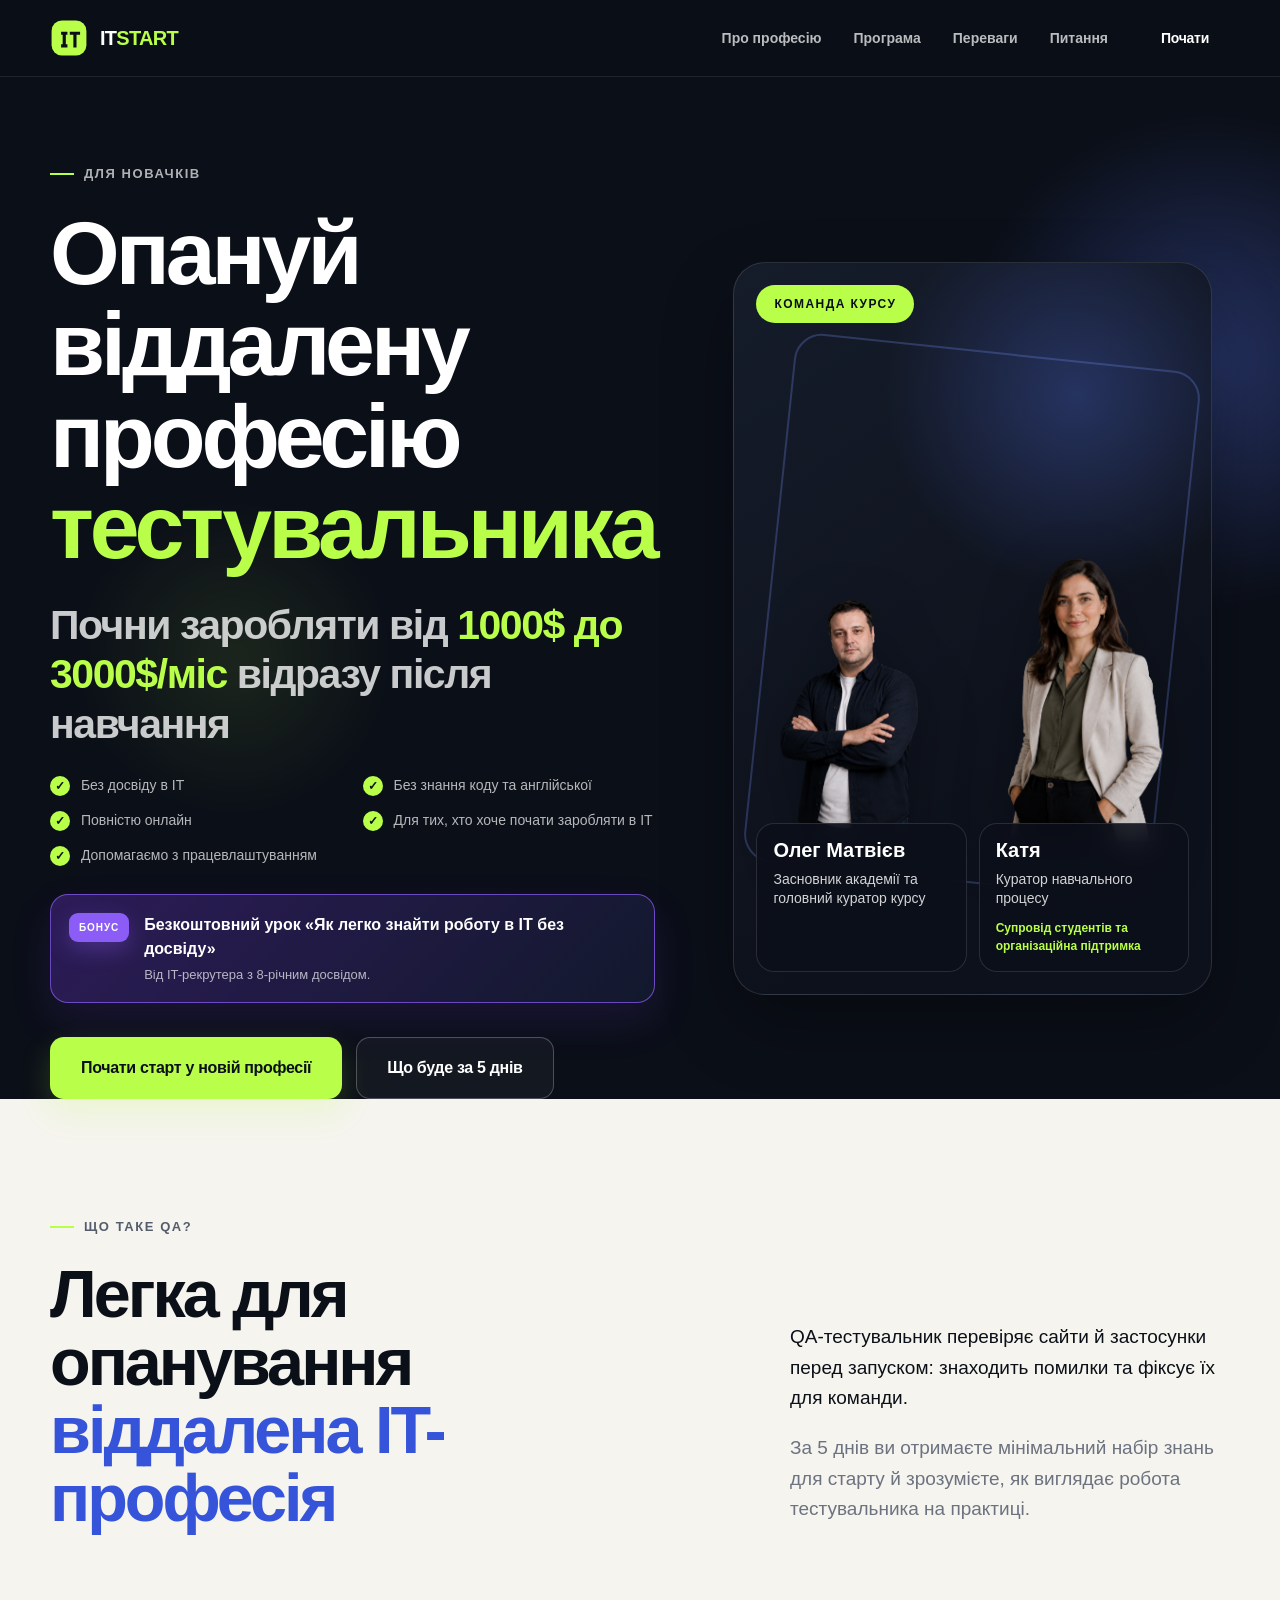
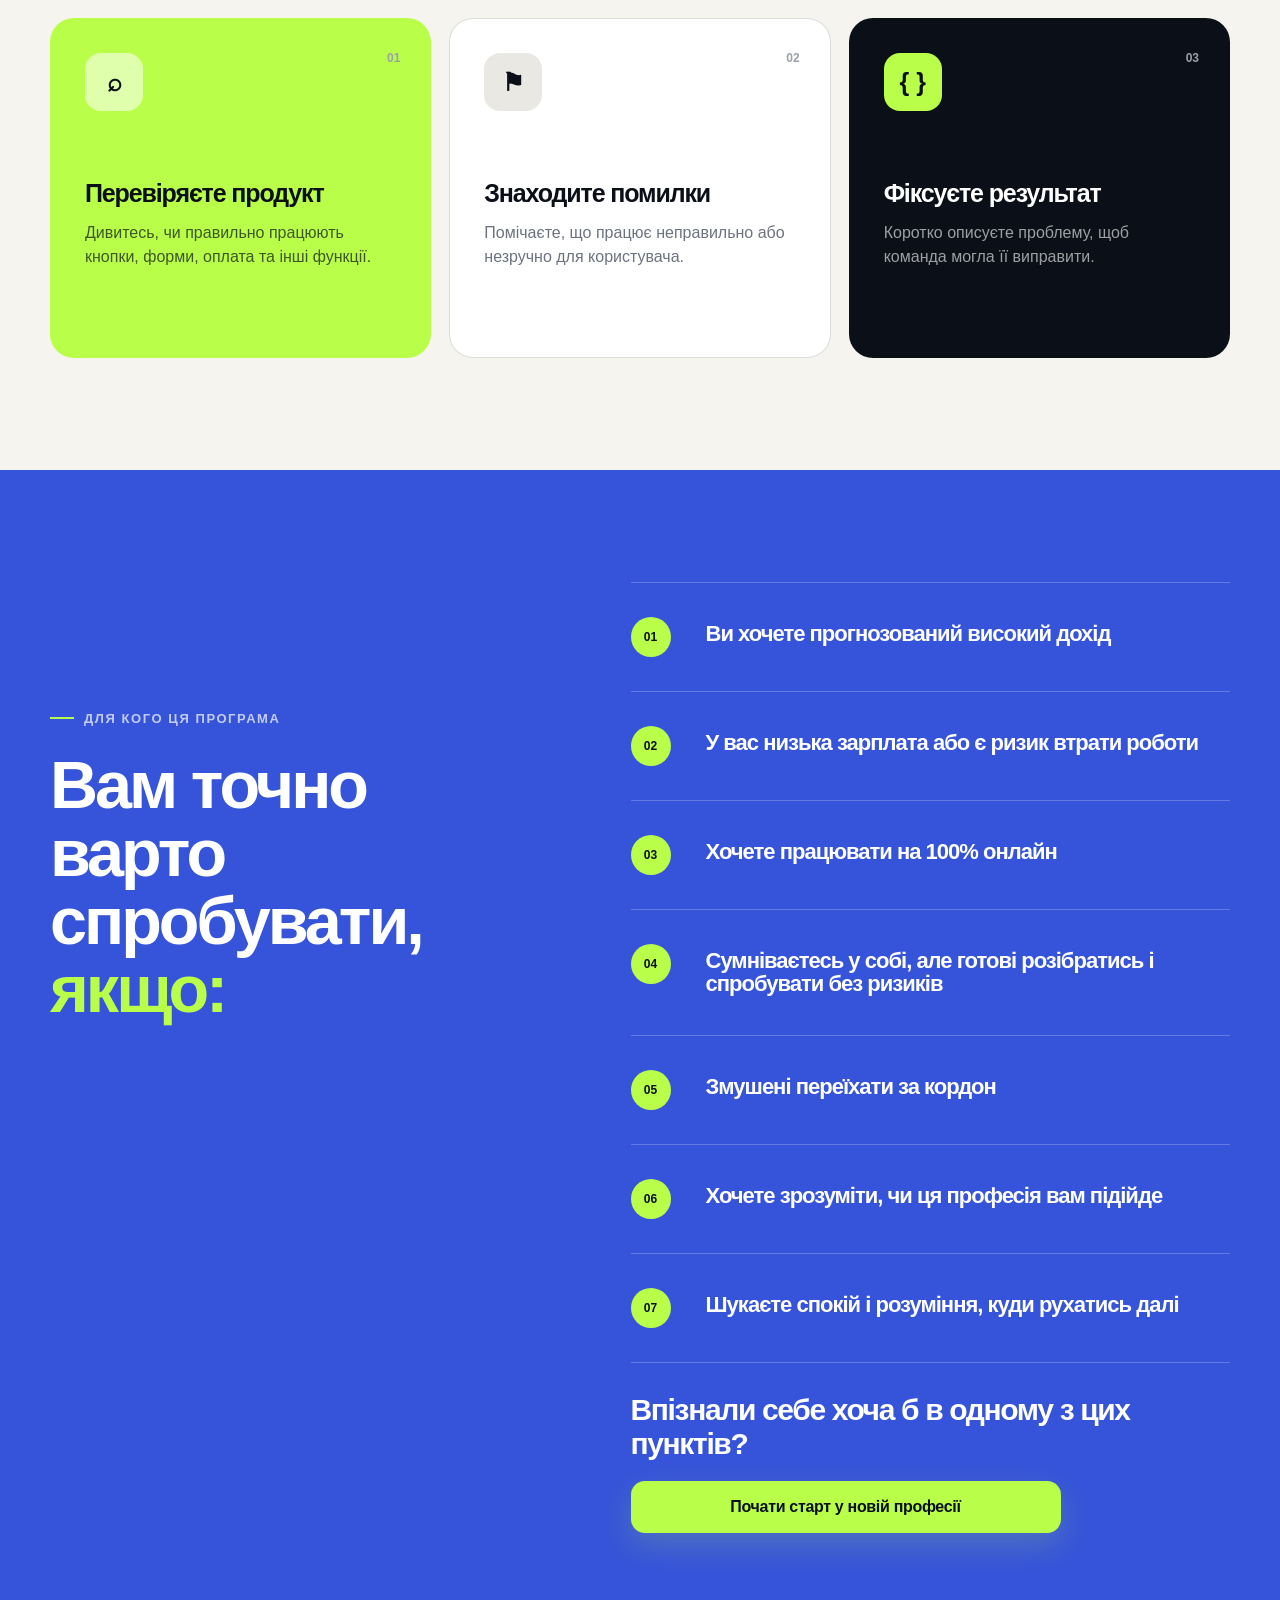
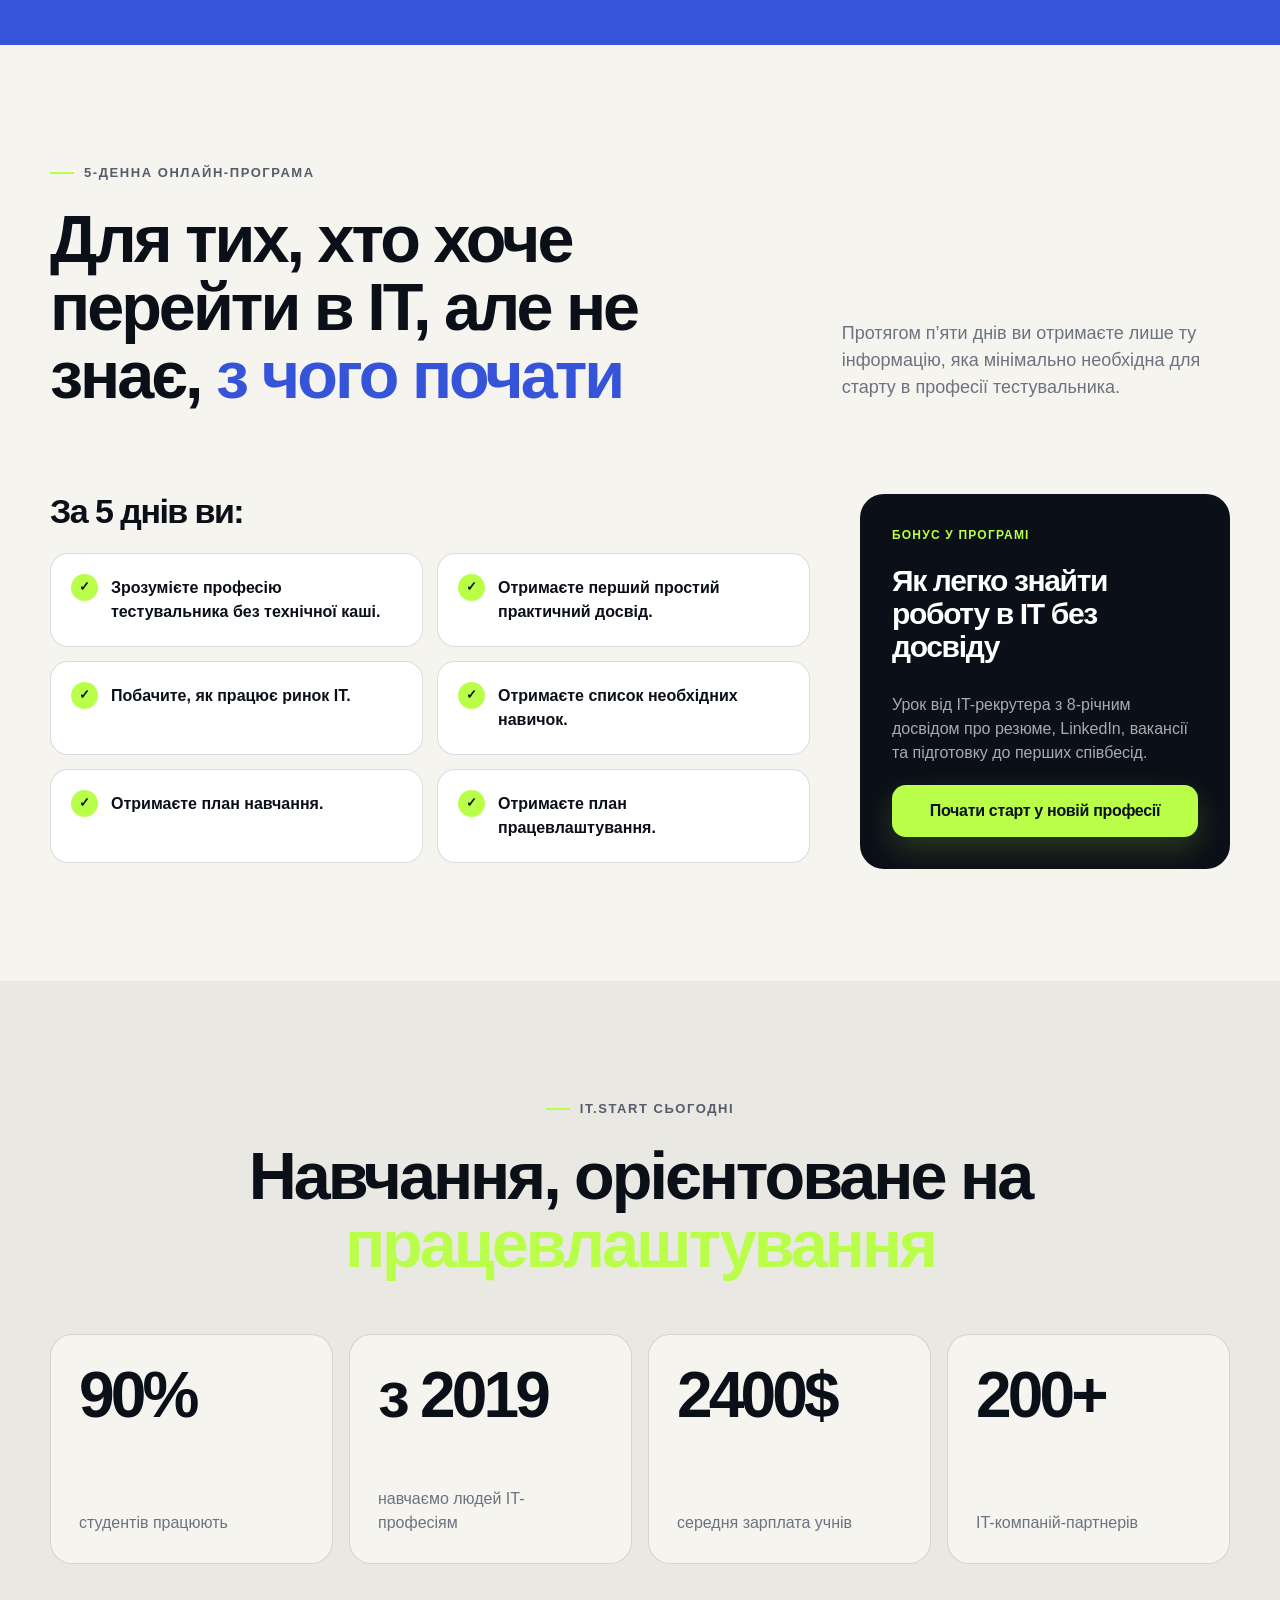
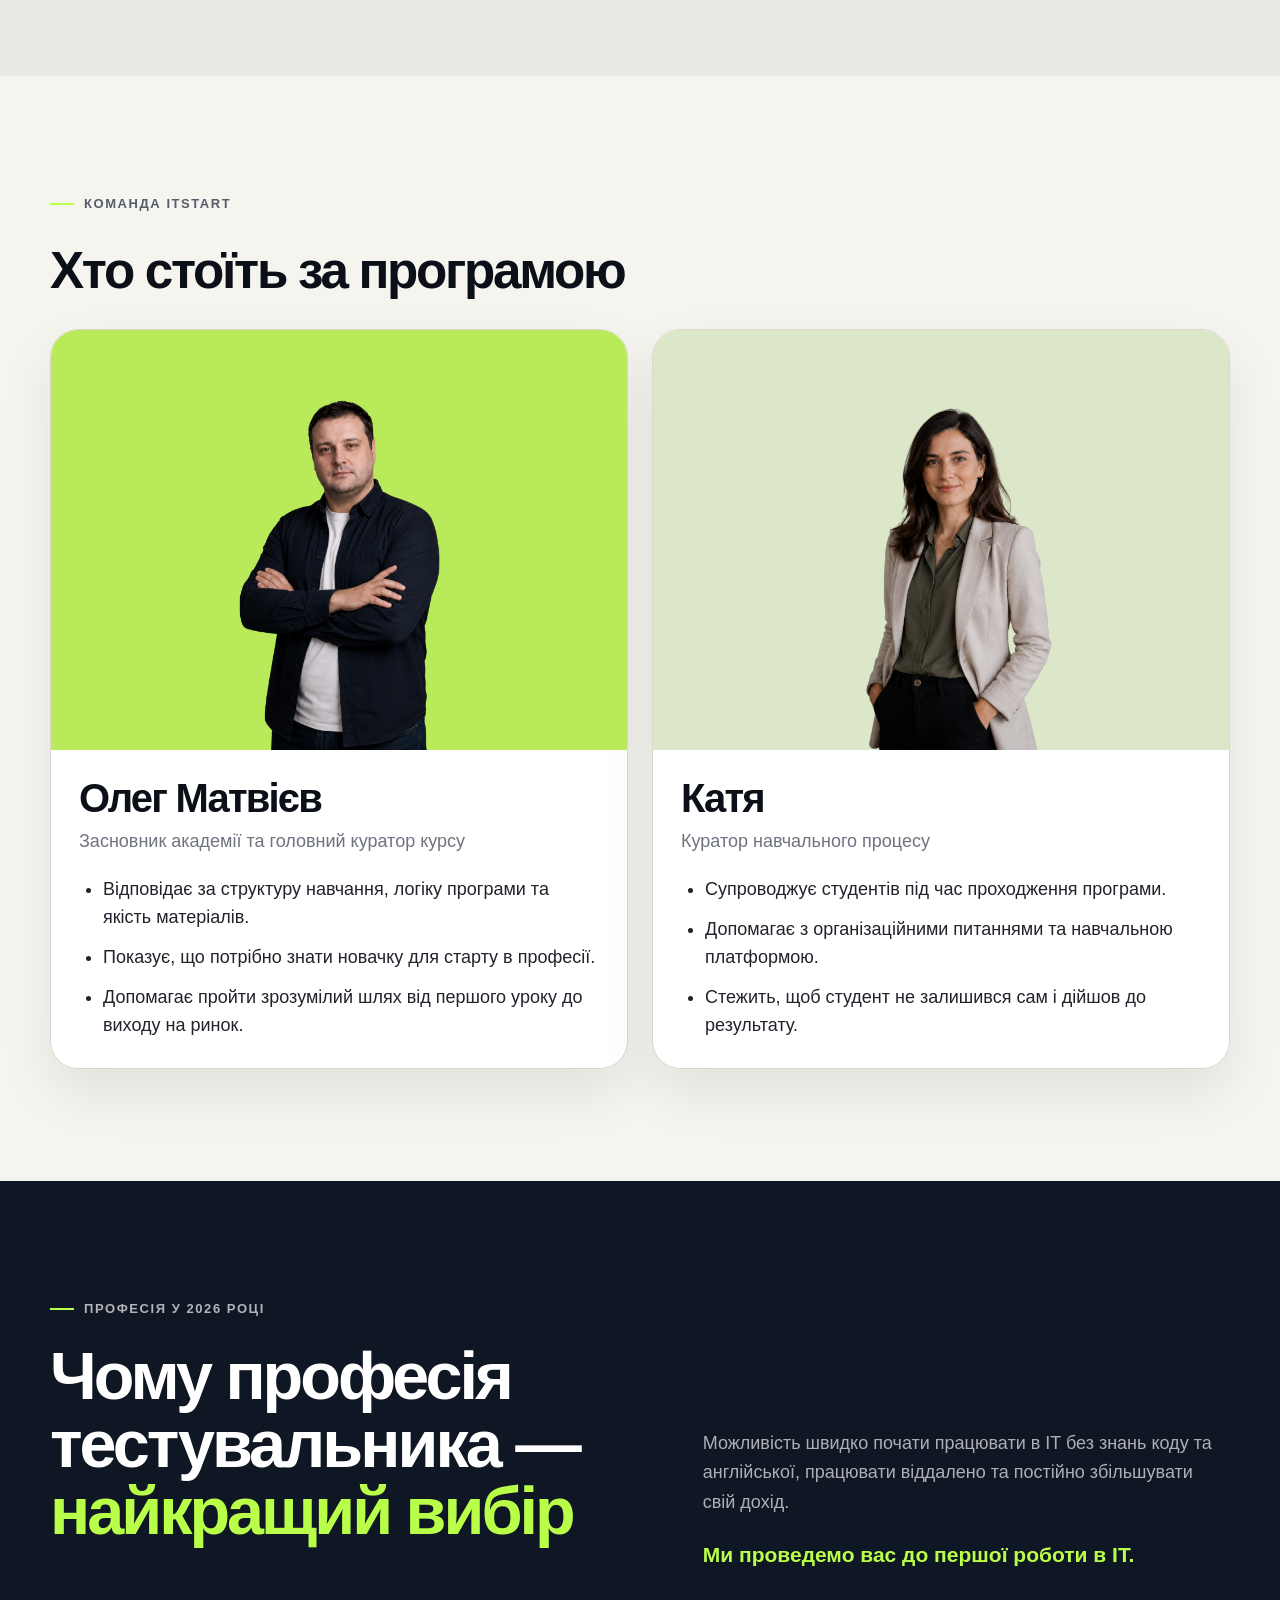
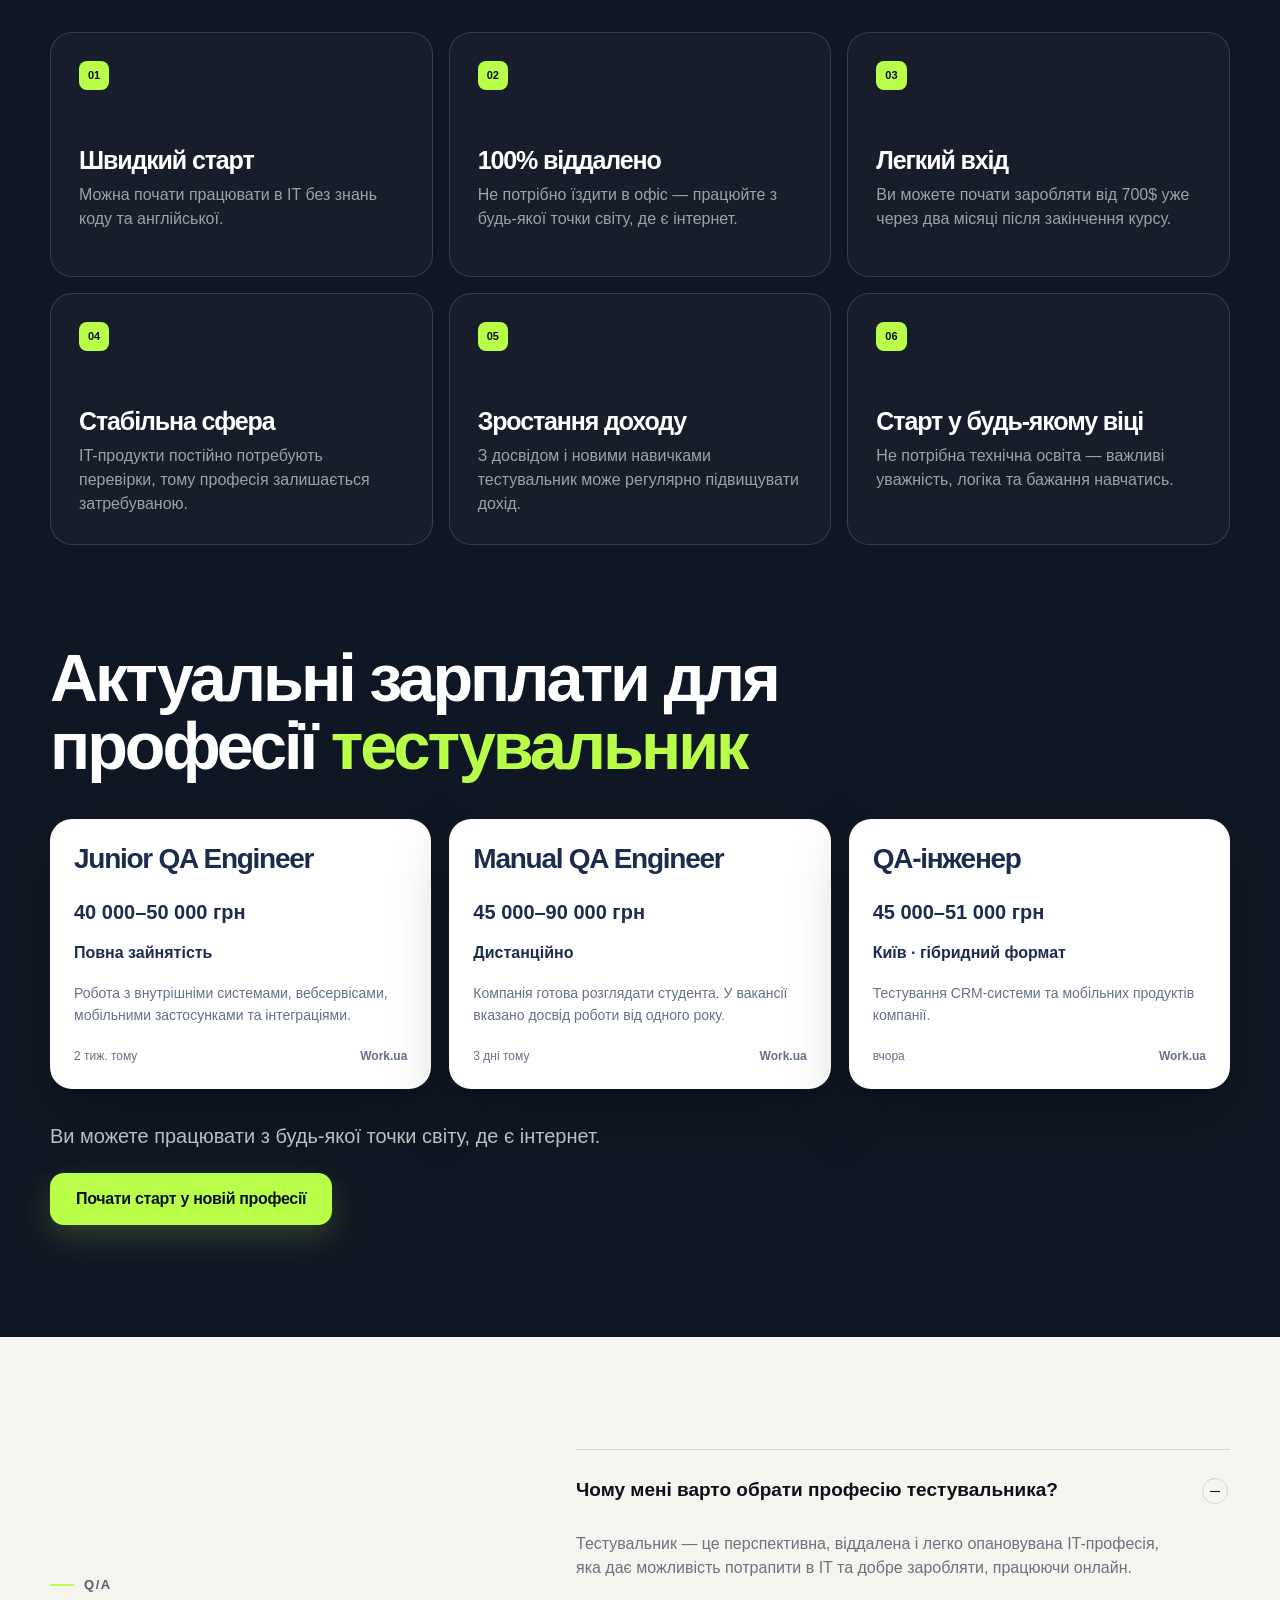
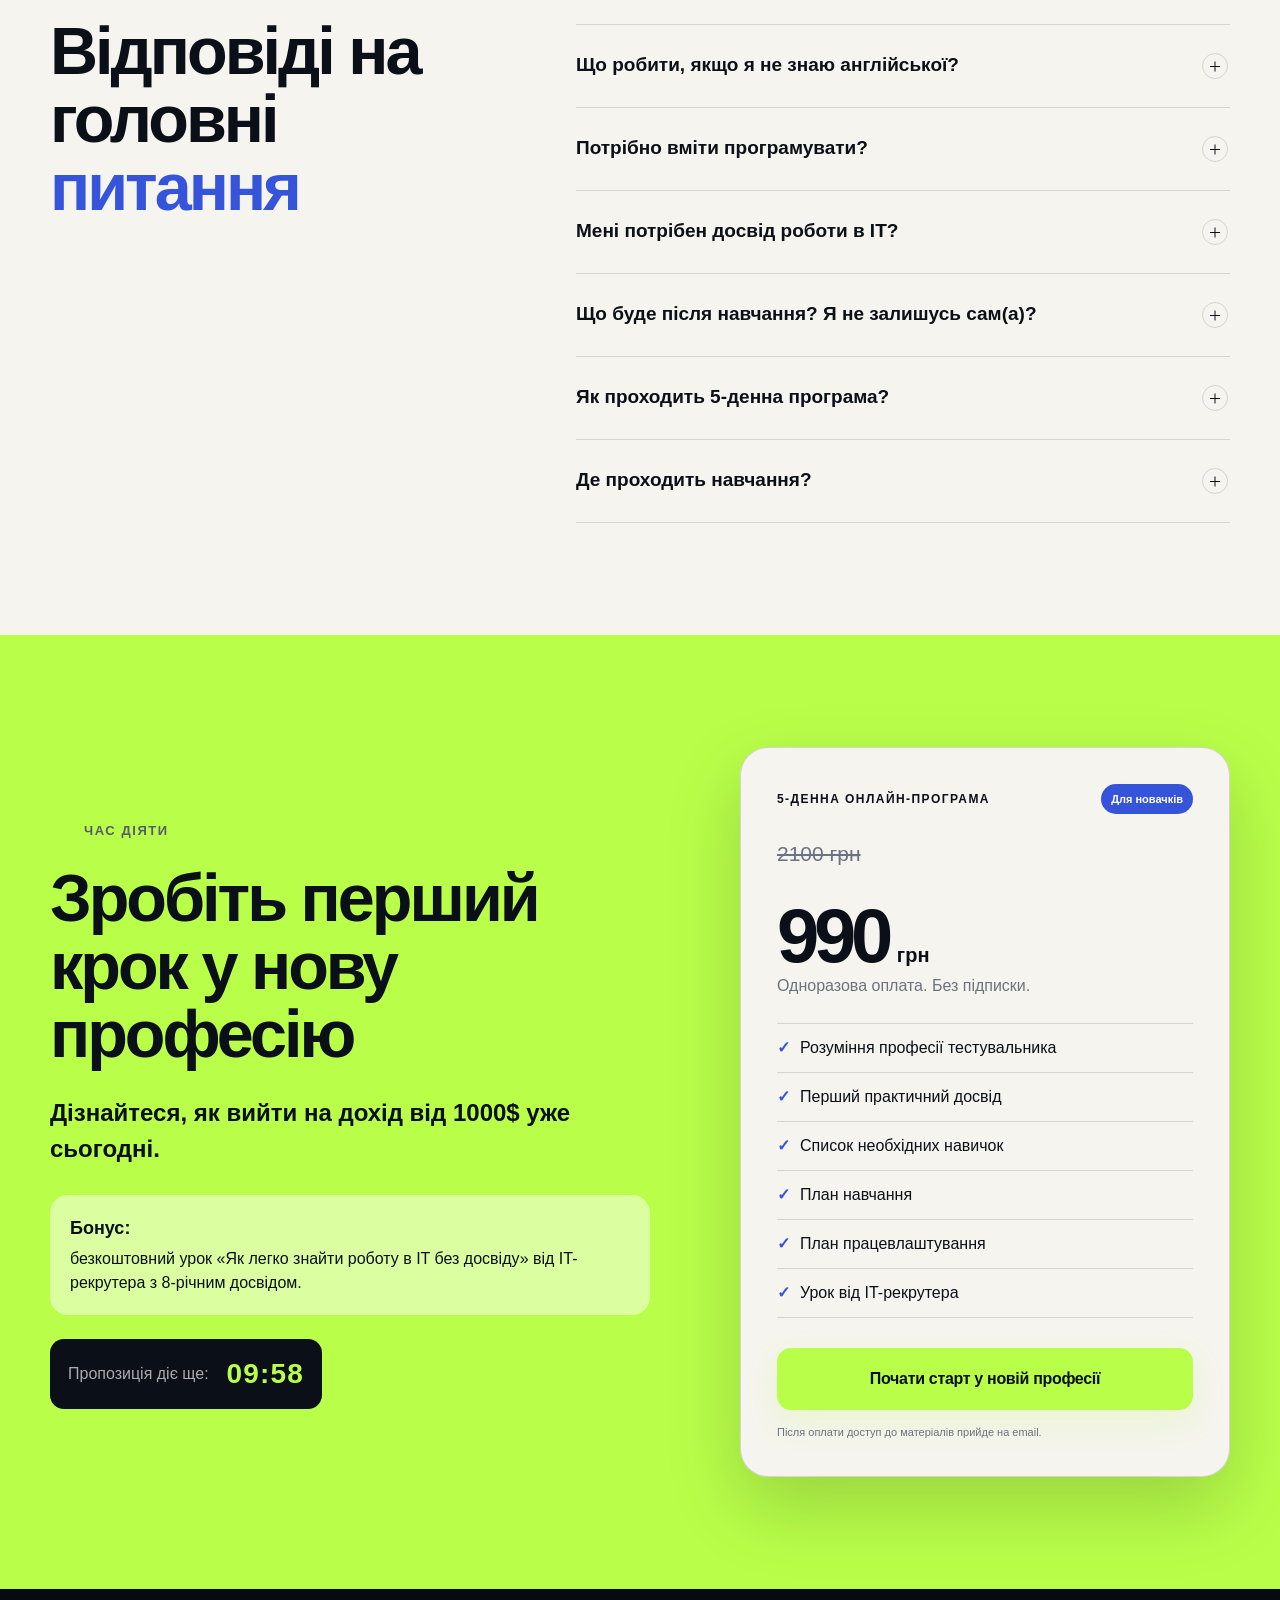
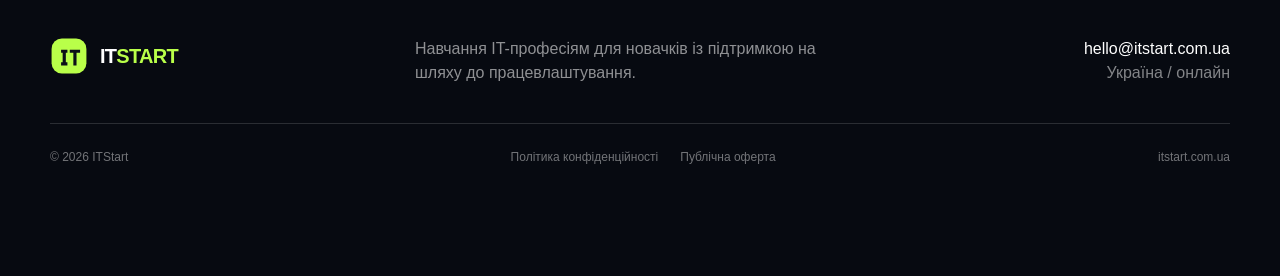
==== commit 03861b4f: "Clarify QA profession block and 5-day outcome" ====
--- a/index.html
+++ b/index.html
@@ -1 +1 @@
-<!doctype html><html lang='uk'><head><meta charset='utf-8'><meta name='viewport' content='width=device-width, initial-scale=1'><title>ITStart — опануй віддалену професію тестувальника</title><meta name='description' content='5-денна онлайн-програма для новачків: дізнайтесь, як почати працювати тестувальником без досвіду в IT, знання коду та англійської.'><meta name='theme-color' content='#0b0f18'><meta property='og:type' content='website'><meta property='og:site_name' content='ITStart'><meta property='og:title' content='Опануй віддалену професію тестувальника — ITStart'><meta property='og:description' content='Зрозумійте професію, отримайте перший практичний досвід і план працевлаштування за 5 днів.'><meta property='og:url' content='https://itstart.com.ua/'><meta property='og:image' content='https://itstart.com.ua/assets/og-cover.svg'><link rel='canonical' href='https://itstart.com.ua/'><link rel='icon' href='assets/favicon.svg' type='image/svg+xml'><link rel='stylesheet' href='assets/styles.css?v=9'><link rel='stylesheet' href='assets/team.css?v=9'><link rel='stylesheet' href='assets/final.css?v=9'></head><body><a class='skip-link' href='#main'>До основного контенту</a><header class='site-header' id='top'><div class='container header-inner'><a class='brand' href='#top' aria-label='ITStart — на головну'><svg class='brand-mark' viewBox='0 0 48 48' role='img' aria-hidden='true'><rect x='2' y='2' width='44' height='44' rx='13' fill='currentColor'/><path d='M14 16h8v4h-2v12h2v4h-8v-4h2V20h-2v-4Zm11 0h13v4h-4.5v16h-4V20H25v-4Z' fill='#0b0f18'/></svg><span class='brand-word'>IT<span>START</span></span></a><nav class='desktop-nav' aria-label='Основна навігація'><a href='#about'>Про професію</a><a href='#program'>Програма</a><a href='#career'>Переваги</a><a href='#faq'>Питання</a></nav><a class='button button-small header-cta' data-checkout href='https://academy.itstart.com.ua/testdrive'>Почати</a><button class='menu-button' type='button' aria-expanded='false' aria-controls='mobile-menu' aria-label='Відкрити меню'><span></span><span></span></button></div><nav class='mobile-nav' id='mobile-menu' aria-label='Мобільна навігація'><a href='#about'>Про професію</a><a href='#program'>Програма</a><a href='#career'>Переваги</a><a href='#faq'>Питання</a><a class='button' data-checkout href='https://academy.itstart.com.ua/testdrive'>Почати</a></nav></header><main id='main'><section class='hero section-dark'><div class='hero-glow hero-glow-one'></div><div class='hero-glow hero-glow-two'></div><div class='container hero-grid'><div class='hero-copy reveal'><div class='eyebrow'><span></span> Для новачків</div><h1>Опануй віддалену професію <em>тестувальника</em></h1><p class='hero-income'>Почни заробляти від <strong>1000$ до 3000$/міс</strong> відразу після навчання</p><div class='hero-notes hero-notes-large' aria-label='Основні переваги'><div><span class='check'>✓</span> Без досвіду в IT</div><div><span class='check'>✓</span> Без знання коду та англійської</div><div><span class='check'>✓</span> Повністю онлайн</div><div><span class='check'>✓</span> Для тих, хто хоче почати заробляти в IT</div><div><span class='check'>✓</span> Допомагаємо з працевлаштуванням</div></div><div class='hero-bonus'><span class='hero-bonus-label'>Бонус</span><div><strong>Безкоштовний урок «Як легко знайти роботу в IT без досвіду»</strong><p>Від IT-рекрутера з 8-річним досвідом.</p></div></div><div class='hero-actions'><a class='button button-primary button-large' data-checkout href='https://academy.itstart.com.ua/testdrive'>Почати старт у новій професії</a><a class='button button-ghost button-large' href='#program'>Що буде за 5 днів</a></div></div><div class='hero-visual reveal delay-1' aria-label='Команда ITStart'><div class='hero-team-card'><div class='hero-team-headline'>Команда курсу</div><div class='hero-team-photos' aria-hidden='true'><img class='hero-team-photo hero-team-photo-oleh' src='assets/oleh.png?v=9' alt=''><img class='hero-team-photo hero-team-photo-katya' src='assets/katya.png?v=9' alt=''></div><div class='hero-team-info-grid'><div class='person-card'><div class='person-name'>Олег Матвієв</div><div class='person-role'>Засновник академії та головний куратор курсу</div></div><div class='person-card'><div class='person-name'>Катя</div><div class='person-role'>Куратор навчального процесу</div><div class='person-note'>Супровід студентів та організаційна підтримка</div></div></div></div></div></div></section><section class='section section-light' id='about'><div class='container split-heading reveal'><div><div class='eyebrow eyebrow-dark'><span></span> Хто такий QA?</div><h2>Помилки коштують бізнесу <em>грошей</em></h2></div><div class='large-copy'><p>Тестувальник перед виходом будь-якого нового сайту чи застосунку перевіряє, чи є там проблеми, і документує їх.</p><p class='muted'>Все дуже просто: вам дають сайт, ви його уважно переглядаєте, знаходите помилки, фіксуєте їх і отримуєте за це гроші.</p></div></div><div class='container profession-grid reveal'><article class='profession-card accent-card'><span class='card-index'>01</span><div class='icon-box'>⌕</div><h3>Перевіряєте сайт</h3><p>Дивитесь, чи правильно працюють кнопки, форми, оплата, реєстрація та інші функції.</p></article><article class='profession-card'><span class='card-index'>02</span><div class='icon-box'>⚑</div><h3>Знаходите помилки</h3><p>Помічаєте, де сайт або застосунок працює неправильно чи незручно для користувача.</p></article><article class='profession-card dark-card'><span class='card-index'>03</span><div class='icon-box'>{ }</div><h3>Фіксуєте результат</h3><p>Зрозуміло описуєте проблему, щоб команда могла швидко її виправити.</p></article></div></section><section class='section section-blue' id='for-whom'><div class='container pain-grid'><div class='pain-heading reveal'><div class='eyebrow eyebrow-light'><span></span> Для кого ця програма</div><h2>Вам точно варто спробувати, <em>якщо:</em></h2></div><div class='pain-list reveal delay-1'><article><span>01</span><div><h3>Ви хочете прогнозований високий дохід</h3></div></article><article><span>02</span><div><h3>У вас низька зарплата або є ризик втрати роботи</h3></div></article><article><span>03</span><div><h3>Хочете працювати на 100% онлайн</h3></div></article><article><span>04</span><div><h3>Сумніваєтесь у собі, але готові розібратись і спробувати без ризиків</h3></div></article><article><span>05</span><div><h3>Змушені переїхати за кордон</h3></div></article><article><span>06</span><div><h3>Хочете зрозуміти, чи ця професія вам підійде</h3></div></article><article><span>07</span><div><h3>Шукаєте спокій і розуміння, куди рухатись далі</h3></div></article><div class='pain-conclusion'><h3>Впізнали себе хоча б в одному з цих пунктів?</h3><a class='button button-primary button-full' data-checkout href='https://academy.itstart.com.ua/testdrive'>Почати старт у новій професії</a></div></div></div></section><section class='section section-light' id='program'><div class='container program-heading reveal'><div><div class='eyebrow eyebrow-dark'><span></span> 5-денна онлайн-програма</div><h2>Для тих, хто хоче перейти в IT, але не знає, <em>з чого почати</em></h2></div><p>Протягом п’яти днів ви отримаєте лише ту інформацію, яка мінімально необхідна для старту в професії тестувальника.</p></div><div class='container program-layout'><div class='program-benefits reveal'><h3>За 5 днів ви:</h3><div class='program-benefit-list'><article><span>✓</span><p>Зрозумієте професію тестувальника без технічної каші.</p></article><article><span>✓</span><p>Отримаєте перший простий практичний досвід.</p></article><article><span>✓</span><p>Побачите, як працює ринок IT.</p></article><article><span>✓</span><p>Отримаєте список необхідних навичок.</p></article><article><span>✓</span><p>Отримаєте план навчання.</p></article><article><span>✓</span><p>Отримаєте план працевлаштування.</p></article></div></div><aside class='program-aside reveal delay-1'><div class='aside-label'>Бонус у програмі</div><h3>Як легко знайти роботу в IT без досвіду</h3><p>Урок від IT-рекрутера з 8-річним досвідом про резюме, LinkedIn, вакансії та підготовку до перших співбесід.</p><a class='button button-primary button-full' data-checkout href='https://academy.itstart.com.ua/testdrive'>Почати старт у новій професії</a></aside></div></section><section class='section stats-section' id='results'><div class='container reveal'><div class='center-heading stats-heading'><div class='eyebrow eyebrow-dark'><span></span> IT.START сьогодні</div><h2>Навчання, орієнтоване на <em>працевлаштування</em></h2></div><div class='stats-grid'><article><strong>90%</strong><span>студентів працюють</span></article><article><strong>з 2019</strong><span>навчаємо людей IT-професіям</span></article><article><strong>2400$</strong><span>середня зарплата учнів</span></article><article><strong>200+</strong><span>IT-компаній-партнерів</span></article></div></div></section><section class='section section-light mentor-section' id='mentor'><div class='container mentor-section-inner'><div class='section-team-heading reveal'><div class='eyebrow eyebrow-dark'><span></span> Команда ITStart</div><h2>Хто стоїть за програмою</h2></div><div class='mentor-cards reveal delay-1'><article class='mentor-card mentor-card-primary'><div class='mentor-photo-wrap mentor-photo-wrap-oleh'><img class='mentor-photo' src='assets/oleh.png?v=9' alt='Олег Матвієв — засновник академії та головний куратор курсу'></div><div class='mentor-card-body'><h3>Олег Матвієв</h3><p class='mentor-role'>Засновник академії та головний куратор курсу</p><ul class='mentor-list'><li>Відповідає за структуру навчання, логіку програми та якість матеріалів.</li><li>Показує, що потрібно знати новачку для старту в професії.</li><li>Допомагає пройти зрозумілий шлях від першого уроку до виходу на ринок.</li></ul></div></article><article class='mentor-card'><div class='mentor-photo-wrap mentor-photo-wrap-katya'><img class='mentor-photo' src='assets/katya.png?v=9' alt='Катя — куратор навчального процесу'></div><div class='mentor-card-body'><h3>Катя</h3><p class='mentor-role'>Куратор навчального процесу</p><ul class='mentor-list'><li>Супроводжує студентів під час проходження програми.</li><li>Допомагає з організаційними питаннями та навчальною платформою.</li><li>Стежить, щоб студент не залишився сам і дійшов до результату.</li></ul></div></article></div></div></section><section class='section section-dark career-section' id='career'><div class='container career-heading reveal'><div><div class='eyebrow'><span></span> Професія у 2026 році</div><h2>Чому професія тестувальника — <em>найкращий вибір</em></h2></div><div class='career-copy'><p>Можливість швидко почати працювати в IT без знань коду та англійської, працювати віддалено та постійно збільшувати свій дохід.</p><strong>Ми проведемо вас до першої роботи в IT.</strong></div></div><div class='container market-benefits reveal delay-1'><article><span>01</span><h3>Швидкий старт</h3><p>Можна почати працювати в IT без знань коду та англійської.</p></article><article><span>02</span><h3>100% віддалено</h3><p>Не потрібно їздити в офіс — працюйте з будь-якої точки світу, де є інтернет.</p></article><article><span>03</span><h3>Легкий вхід</h3><p>Ви можете почати заробляти від 700$ уже через два місяці після закінчення курсу.</p></article><article><span>04</span><h3>Стабільна сфера</h3><p>IT-продукти постійно потребують перевірки, тому професія залишається затребуваною.</p></article><article><span>05</span><h3>Зростання доходу</h3><p>З досвідом і новими навичками тестувальник може регулярно підвищувати дохід.</p></article><article><span>06</span><h3>Старт у будь-якому віці</h3><p>Не потрібна технічна освіта — важливі уважність, логіка та бажання навчатись.</p></article></div><div class='container salary-block reveal'><div class='salary-title'><h2>Актуальні зарплати для професії <em>тестувальник</em></h2></div><div class='vacancy-grid workua-grid'><article class='vacancy-card workua-card'><h3>Junior QA Engineer</h3><div class='vacancy-salary'>40 000–50 000 грн</div><div class='vacancy-meta'>Повна зайнятість</div><p class='vacancy-desc'>Робота з внутрішніми системами, вебсервісами, мобільними застосунками та інтеграціями.</p><div class='vacancy-source'><span>2 тиж. тому</span><strong>Work.ua</strong></div></article><article class='vacancy-card workua-card'><h3>Manual QA Engineer</h3><div class='vacancy-salary'>45 000–90 000 грн</div><div class='vacancy-meta'>Дистанційно</div><p class='vacancy-desc'>Компанія готова розглядати студента. У вакансії вказано досвід роботи від одного року.</p><div class='vacancy-source'><span>3 дні тому</span><strong>Work.ua</strong></div></article><article class='vacancy-card workua-card'><h3>QA-інженер</h3><div class='vacancy-salary'>45 000–51 000 грн</div><div class='vacancy-meta'>Київ · гібридний формат</div><p class='vacancy-desc'>Тестування CRM-системи та мобільних продуктів компанії.</p><div class='vacancy-source'><span>вчора</span><strong>Work.ua</strong></div></article></div><p class='salary-note'>Ви можете працювати з будь-якої точки світу, де є інтернет.</p><a class='button button-primary salary-cta' data-checkout href='https://academy.itstart.com.ua/testdrive'>Почати старт у новій професії</a></div></section><section class='section section-light' id='faq'><div class='container faq-grid'><div class='faq-heading reveal'><div class='eyebrow eyebrow-dark'><span></span> Q/A</div><h2>Відповіді на головні <em>питання</em></h2></div><div class='faq-list reveal delay-1'><details open><summary>Чому мені варто обрати професію тестувальника?<i></i></summary><p>Тестувальник — це перспективна, віддалена і легко опановувана IT-професія, яка дає можливість потрапити в IT та добре заробляти, працюючи онлайн.</p></details><details><summary>Що робити, якщо я не знаю англійської?<i></i></summary><p>Англійська не є обов’язковою для старту кар’єри тестувальника. Ви можете почати навчання з поточного рівня і покращувати мову поступово.</p></details><details><summary>Потрібно вміти програмувати?<i></i></summary><p>Ні. Для старту в Manual QA не потрібно писати код. Основні навички та інструменти ви будете опановувати поступово під час навчання.</p></details><details><summary>Мені потрібен досвід роботи в IT?<i></i></summary><p>Ні. Програма створена для новачків, які раніше не працювали в IT і не мають технічної освіти.</p></details><details><summary>Що буде після навчання? Я не залишусь сам(а)?<i></i></summary><p>Ні. Ми супроводжуємо вас на етапі виходу на ринок і підготовки до співбесід. Наша мета — ваше працевлаштування. Навіть після початку роботи ми залишаємося на зв’язку, щоб підтримати вас на старті.</p></details><details><summary>Як проходить 5-денна програма?<i></i></summary><p>Ви отримуєте короткі зрозумілі матеріали, першу практику, список необхідних навичок, план навчання та план працевлаштування.</p></details><details><summary>Де проходить навчання?<i></i></summary><p>Матеріали відкриваються онлайн у навчальному кабінеті. Навчатися можна з телефона або ноутбука з будь-якої точки світу.</p></details></div></div></section><section class='section pricing-section final-offer' id='pricing'><div class='container pricing-grid'><div class='pricing-copy reveal'><div class='eyebrow eyebrow-dark'><span></span> Час діяти</div><h2>Зробіть перший крок у нову професію</h2><p>Дізнайтеся, як вийти на дохід від 1000$ уже сьогодні.</p><div class='offer-bonus'><strong>Бонус:</strong><span>безкоштовний урок «Як легко знайти роботу в IT без досвіду» від IT-рекрутера з 8-річним досвідом.</span></div><div class='countdown-wrap'><span>Пропозиція діє ще:</span><strong id='offer-countdown'>10:00</strong></div></div><div class='price-card reveal delay-1'><div class='price-card-top'><span class='price-label'>5-ДЕННА ОНЛАЙН-ПРОГРАМА</span><span class='price-badge'>Для новачків</span></div><div class='old-price'>2100 грн</div><div class='price'><strong data-price>990</strong><span>грн</span></div><p class='price-sub'>Одноразова оплата. Без підписки.</p><ul><li><span>✓</span> Розуміння професії тестувальника</li><li><span>✓</span> Перший практичний досвід</li><li><span>✓</span> Список необхідних навичок</li><li><span>✓</span> План навчання</li><li><span>✓</span> План працевлаштування</li><li><span>✓</span> Урок від IT-рекрутера</li></ul><a class='button button-primary button-full button-large' data-checkout href='https://academy.itstart.com.ua/testdrive'>Почати старт у новій професії</a><small>Після оплати доступ до матеріалів прийде на email.</small></div></div></section></main><footer class='site-footer'><div class='container footer-top'><a class='brand brand-footer' href='#top'><svg class='brand-mark' viewBox='0 0 48 48' aria-hidden='true'><rect x='2' y='2' width='44' height='44' rx='13' fill='currentColor'/><path d='M14 16h8v4h-2v12h2v4h-8v-4h2V20h-2v-4Zm11 0h13v4h-4.5v16h-4V20H25v-4Z' fill='#0b0f18'/></svg><span class='brand-word'>IT<span>START</span></span></a><div class='footer-copy'>Навчання IT-професіям для новачків із підтримкою на шляху до працевлаштування.</div><div class='footer-contact'><a href='mailto:hello@itstart.com.ua'>hello@itstart.com.ua</a><span>Україна / онлайн</span></div></div><div class='container footer-bottom'><span>© <span id='current-year'></span> ITStart</span><div><a href='privacy.html'>Політика конфіденційності</a><a href='offer.html'>Публічна оферта</a></div><span>itstart.com.ua</span></div></footer><div class='mobile-buy-bar' aria-label='Швидка покупка'><div><small>5-денна програма</small><strong><span data-price>990</span> грн</strong></div><a class='button button-primary' data-checkout href='https://academy.itstart.com.ua/testdrive'>Почати</a></div><script src='assets/script.js?v=9' defer></script></body></html>+<!doctype html><html lang='uk'><head><meta charset='utf-8'><meta name='viewport' content='width=device-width, initial-scale=1'><title>ITStart — опануй віддалену професію тестувальника</title><meta name='description' content='5-денна онлайн-програма для новачків: дізнайтесь, як почати працювати тестувальником без досвіду в IT, знання коду та англійської.'><meta name='theme-color' content='#0b0f18'><meta property='og:type' content='website'><meta property='og:site_name' content='ITStart'><meta property='og:title' content='Опануй віддалену професію тестувальника — ITStart'><meta property='og:description' content='Зрозумійте професію, отримайте перший практичний досвід і план працевлаштування за 5 днів.'><meta property='og:url' content='https://itstart.com.ua/'><meta property='og:image' content='https://itstart.com.ua/assets/og-cover.svg'><link rel='canonical' href='https://itstart.com.ua/'><link rel='icon' href='assets/favicon.svg' type='image/svg+xml'><link rel='stylesheet' href='assets/styles.css?v=9'><link rel='stylesheet' href='assets/team.css?v=9'><link rel='stylesheet' href='assets/final.css?v=9'></head><body><a class='skip-link' href='#main'>До основного контенту</a><header class='site-header' id='top'><div class='container header-inner'><a class='brand' href='#top' aria-label='ITStart — на головну'><svg class='brand-mark' viewBox='0 0 48 48' role='img' aria-hidden='true'><rect x='2' y='2' width='44' height='44' rx='13' fill='currentColor'/><path d='M14 16h8v4h-2v12h2v4h-8v-4h2V20h-2v-4Zm11 0h13v4h-4.5v16h-4V20H25v-4Z' fill='#0b0f18'/></svg><span class='brand-word'>IT<span>START</span></span></a><nav class='desktop-nav' aria-label='Основна навігація'><a href='#about'>Про професію</a><a href='#program'>Програма</a><a href='#career'>Переваги</a><a href='#faq'>Питання</a></nav><a class='button button-small header-cta' data-checkout href='https://academy.itstart.com.ua/testdrive'>Почати</a><button class='menu-button' type='button' aria-expanded='false' aria-controls='mobile-menu' aria-label='Відкрити меню'><span></span><span></span></button></div><nav class='mobile-nav' id='mobile-menu' aria-label='Мобільна навігація'><a href='#about'>Про професію</a><a href='#program'>Програма</a><a href='#career'>Переваги</a><a href='#faq'>Питання</a><a class='button' data-checkout href='https://academy.itstart.com.ua/testdrive'>Почати</a></nav></header><main id='main'><section class='hero section-dark'><div class='hero-glow hero-glow-one'></div><div class='hero-glow hero-glow-two'></div><div class='container hero-grid'><div class='hero-copy reveal'><div class='eyebrow'><span></span> Для новачків</div><h1>Опануй віддалену професію <em>тестувальника</em></h1><p class='hero-income'>Почни заробляти від <strong>1000$ до 3000$/міс</strong> відразу після навчання</p><div class='hero-notes hero-notes-large' aria-label='Основні переваги'><div><span class='check'>✓</span> Без досвіду в IT</div><div><span class='check'>✓</span> Без знання коду та англійської</div><div><span class='check'>✓</span> Повністю онлайн</div><div><span class='check'>✓</span> Для тих, хто хоче почати заробляти в IT</div><div><span class='check'>✓</span> Допомагаємо з працевлаштуванням</div></div><div class='hero-bonus'><span class='hero-bonus-label'>Бонус</span><div><strong>Безкоштовний урок «Як легко знайти роботу в IT без досвіду»</strong><p>Від IT-рекрутера з 8-річним досвідом.</p></div></div><div class='hero-actions'><a class='button button-primary button-large' data-checkout href='https://academy.itstart.com.ua/testdrive'>Почати старт у новій професії</a><a class='button button-ghost button-large' href='#program'>Що буде за 5 днів</a></div></div><div class='hero-visual reveal delay-1' aria-label='Команда ITStart'><div class='hero-team-card'><div class='hero-team-headline'>Команда курсу</div><div class='hero-team-photos' aria-hidden='true'><img class='hero-team-photo hero-team-photo-oleh' src='assets/oleh.png?v=9' alt=''><img class='hero-team-photo hero-team-photo-katya' src='assets/katya.png?v=9' alt=''></div><div class='hero-team-info-grid'><div class='person-card'><div class='person-name'>Олег Матвієв</div><div class='person-role'>Засновник академії та головний куратор курсу</div></div><div class='person-card'><div class='person-name'>Катя</div><div class='person-role'>Куратор навчального процесу</div><div class='person-note'>Супровід студентів та організаційна підтримка</div></div></div></div></div></div></section><section class='section section-light' id='about'><div class='container split-heading reveal'><div><div class='eyebrow eyebrow-dark'><span></span> Що таке QA?</div><h2>Легка для опанування <em>віддалена IT-професія</em></h2></div><div class='large-copy'><p>QA-тестувальник перевіряє сайти й застосунки перед запуском: знаходить помилки та фіксує їх для команди.</p><p class='muted'>За 5 днів ви отримаєте мінімальний набір знань для старту й зрозумієте, як виглядає робота тестувальника на практиці.</p></div></div><div class='container profession-grid reveal'><article class='profession-card accent-card'><span class='card-index'>01</span><div class='icon-box'>⌕</div><h3>Перевіряєте продукт</h3><p>Дивитесь, чи правильно працюють кнопки, форми, оплата та інші функції.</p></article><article class='profession-card'><span class='card-index'>02</span><div class='icon-box'>⚑</div><h3>Знаходите помилки</h3><p>Помічаєте, що працює неправильно або незручно для користувача.</p></article><article class='profession-card dark-card'><span class='card-index'>03</span><div class='icon-box'>{ }</div><h3>Фіксуєте результат</h3><p>Коротко описуєте проблему, щоб команда могла її виправити.</p></article></div></section><section class='section section-blue' id='for-whom'><div class='container pain-grid'><div class='pain-heading reveal'><div class='eyebrow eyebrow-light'><span></span> Для кого ця програма</div><h2>Вам точно варто спробувати, <em>якщо:</em></h2></div><div class='pain-list reveal delay-1'><article><span>01</span><div><h3>Ви хочете прогнозований високий дохід</h3></div></article><article><span>02</span><div><h3>У вас низька зарплата або є ризик втрати роботи</h3></div></article><article><span>03</span><div><h3>Хочете працювати на 100% онлайн</h3></div></article><article><span>04</span><div><h3>Сумніваєтесь у собі, але готові розібратись і спробувати без ризиків</h3></div></article><article><span>05</span><div><h3>Змушені переїхати за кордон</h3></div></article><article><span>06</span><div><h3>Хочете зрозуміти, чи ця професія вам підійде</h3></div></article><article><span>07</span><div><h3>Шукаєте спокій і розуміння, куди рухатись далі</h3></div></article><div class='pain-conclusion'><h3>Впізнали себе хоча б в одному з цих пунктів?</h3><a class='button button-primary button-full' data-checkout href='https://academy.itstart.com.ua/testdrive'>Почати старт у новій професії</a></div></div></div></section><section class='section section-light' id='program'><div class='container program-heading reveal'><div><div class='eyebrow eyebrow-dark'><span></span> 5-денна онлайн-програма</div><h2>Для тих, хто хоче перейти в IT, але не знає, <em>з чого почати</em></h2></div><p>Протягом п’яти днів ви отримаєте лише ту інформацію, яка мінімально необхідна для старту в професії тестувальника.</p></div><div class='container program-layout'><div class='program-benefits reveal'><h3>За 5 днів ви:</h3><div class='program-benefit-list'><article><span>✓</span><p>Зрозумієте професію тестувальника без технічної каші.</p></article><article><span>✓</span><p>Отримаєте перший простий практичний досвід.</p></article><article><span>✓</span><p>Побачите, як працює ринок IT.</p></article><article><span>✓</span><p>Отримаєте список необхідних навичок.</p></article><article><span>✓</span><p>Отримаєте план навчання.</p></article><article><span>✓</span><p>Отримаєте план працевлаштування.</p></article></div></div><aside class='program-aside reveal delay-1'><div class='aside-label'>Бонус у програмі</div><h3>Як легко знайти роботу в IT без досвіду</h3><p>Урок від IT-рекрутера з 8-річним досвідом про резюме, LinkedIn, вакансії та підготовку до перших співбесід.</p><a class='button button-primary button-full' data-checkout href='https://academy.itstart.com.ua/testdrive'>Почати старт у новій професії</a></aside></div></section><section class='section stats-section' id='results'><div class='container reveal'><div class='center-heading stats-heading'><div class='eyebrow eyebrow-dark'><span></span> IT.START сьогодні</div><h2>Навчання, орієнтоване на <em>працевлаштування</em></h2></div><div class='stats-grid'><article><strong>90%</strong><span>студентів працюють</span></article><article><strong>з 2019</strong><span>навчаємо людей IT-професіям</span></article><article><strong>2400$</strong><span>середня зарплата учнів</span></article><article><strong>200+</strong><span>IT-компаній-партнерів</span></article></div></div></section><section class='section section-light mentor-section' id='mentor'><div class='container mentor-section-inner'><div class='section-team-heading reveal'><div class='eyebrow eyebrow-dark'><span></span> Команда ITStart</div><h2>Хто стоїть за програмою</h2></div><div class='mentor-cards reveal delay-1'><article class='mentor-card mentor-card-primary'><div class='mentor-photo-wrap mentor-photo-wrap-oleh'><img class='mentor-photo' src='assets/oleh.png?v=9' alt='Олег Матвієв — засновник академії та головний куратор курсу'></div><div class='mentor-card-body'><h3>Олег Матвієв</h3><p class='mentor-role'>Засновник академії та головний куратор курсу</p><ul class='mentor-list'><li>Відповідає за структуру навчання, логіку програми та якість матеріалів.</li><li>Показує, що потрібно знати новачку для старту в професії.</li><li>Допомагає пройти зрозумілий шлях від першого уроку до виходу на ринок.</li></ul></div></article><article class='mentor-card'><div class='mentor-photo-wrap mentor-photo-wrap-katya'><img class='mentor-photo' src='assets/katya.png?v=9' alt='Катя — куратор навчального процесу'></div><div class='mentor-card-body'><h3>Катя</h3><p class='mentor-role'>Куратор навчального процесу</p><ul class='mentor-list'><li>Супроводжує студентів під час проходження програми.</li><li>Допомагає з організаційними питаннями та навчальною платформою.</li><li>Стежить, щоб студент не залишився сам і дійшов до результату.</li></ul></div></article></div></div></section><section class='section section-dark career-section' id='career'><div class='container career-heading reveal'><div><div class='eyebrow'><span></span> Професія у 2026 році</div><h2>Чому професія тестувальника — <em>найкращий вибір</em></h2></div><div class='career-copy'><p>Можливість швидко почати працювати в IT без знань коду та англійської, працювати віддалено та постійно збільшувати свій дохід.</p><strong>Ми проведемо вас до першої роботи в IT.</strong></div></div><div class='container market-benefits reveal delay-1'><article><span>01</span><h3>Швидкий старт</h3><p>Можна почати працювати в IT без знань коду та англійської.</p></article><article><span>02</span><h3>100% віддалено</h3><p>Не потрібно їздити в офіс — працюйте з будь-якої точки світу, де є інтернет.</p></article><article><span>03</span><h3>Легкий вхід</h3><p>Ви можете почати заробляти від 700$ уже через два місяці після закінчення курсу.</p></article><article><span>04</span><h3>Стабільна сфера</h3><p>IT-продукти постійно потребують перевірки, тому професія залишається затребуваною.</p></article><article><span>05</span><h3>Зростання доходу</h3><p>З досвідом і новими навичками тестувальник може регулярно підвищувати дохід.</p></article><article><span>06</span><h3>Старт у будь-якому віці</h3><p>Не потрібна технічна освіта — важливі уважність, логіка та бажання навчатись.</p></article></div><div class='container salary-block reveal'><div class='salary-title'><h2>Актуальні зарплати для професії <em>тестувальник</em></h2></div><div class='vacancy-grid workua-grid'><article class='vacancy-card workua-card'><h3>Junior QA Engineer</h3><div class='vacancy-salary'>40 000–50 000 грн</div><div class='vacancy-meta'>Повна зайнятість</div><p class='vacancy-desc'>Робота з внутрішніми системами, вебсервісами, мобільними застосунками та інтеграціями.</p><div class='vacancy-source'><span>2 тиж. тому</span><strong>Work.ua</strong></div></article><article class='vacancy-card workua-card'><h3>Manual QA Engineer</h3><div class='vacancy-salary'>45 000–90 000 грн</div><div class='vacancy-meta'>Дистанційно</div><p class='vacancy-desc'>Компанія готова розглядати студента. У вакансії вказано досвід роботи від одного року.</p><div class='vacancy-source'><span>3 дні тому</span><strong>Work.ua</strong></div></article><article class='vacancy-card workua-card'><h3>QA-інженер</h3><div class='vacancy-salary'>45 000–51 000 грн</div><div class='vacancy-meta'>Київ · гібридний формат</div><p class='vacancy-desc'>Тестування CRM-системи та мобільних продуктів компанії.</p><div class='vacancy-source'><span>вчора</span><strong>Work.ua</strong></div></article></div><p class='salary-note'>Ви можете працювати з будь-якої точки світу, де є інтернет.</p><a class='button button-primary salary-cta' data-checkout href='https://academy.itstart.com.ua/testdrive'>Почати старт у новій професії</a></div></section><section class='section section-light' id='faq'><div class='container faq-grid'><div class='faq-heading reveal'><div class='eyebrow eyebrow-dark'><span></span> Q/A</div><h2>Відповіді на головні <em>питання</em></h2></div><div class='faq-list reveal delay-1'><details open><summary>Чому мені варто обрати професію тестувальника?<i></i></summary><p>Тестувальник — це перспективна, віддалена і легко опановувана IT-професія, яка дає можливість потрапити в IT та добре заробляти, працюючи онлайн.</p></details><details><summary>Що робити, якщо я не знаю англійської?<i></i></summary><p>Англійська не є обов’язковою для старту кар’єри тестувальника. Ви можете почати навчання з поточного рівня і покращувати мову поступово.</p></details><details><summary>Потрібно вміти програмувати?<i></i></summary><p>Ні. Для старту в Manual QA не потрібно писати код. Основні навички та інструменти ви будете опановувати поступово під час навчання.</p></details><details><summary>Мені потрібен досвід роботи в IT?<i></i></summary><p>Ні. Програма створена для новачків, які раніше не працювали в IT і не мають технічної освіти.</p></details><details><summary>Що буде після навчання? Я не залишусь сам(а)?<i></i></summary><p>Ні. Ми супроводжуємо вас на етапі виходу на ринок і підготовки до співбесід. Наша мета — ваше працевлаштування. Навіть після початку роботи ми залишаємося на зв’язку, щоб підтримати вас на старті.</p></details><details><summary>Як проходить 5-денна програма?<i></i></summary><p>Ви отримуєте короткі зрозумілі матеріали, першу практику, список необхідних навичок, план навчання та план працевлаштування.</p></details><details><summary>Де проходить навчання?<i></i></summary><p>Матеріали відкриваються онлайн у навчальному кабінеті. Навчатися можна з телефона або ноутбука з будь-якої точки світу.</p></details></div></div></section><section class='section pricing-section final-offer' id='pricing'><div class='container pricing-grid'><div class='pricing-copy reveal'><div class='eyebrow eyebrow-dark'><span></span> Час діяти</div><h2>Зробіть перший крок у нову професію</h2><p>Дізнайтеся, як вийти на дохід від 1000$ уже сьогодні.</p><div class='offer-bonus'><strong>Бонус:</strong><span>безкоштовний урок «Як легко знайти роботу в IT без досвіду» від IT-рекрутера з 8-річним досвідом.</span></div><div class='countdown-wrap'><span>Пропозиція діє ще:</span><strong id='offer-countdown'>10:00</strong></div></div><div class='price-card reveal delay-1'><div class='price-card-top'><span class='price-label'>5-ДЕННА ОНЛАЙН-ПРОГРАМА</span><span class='price-badge'>Для новачків</span></div><div class='old-price'>2100 грн</div><div class='price'><strong data-price>990</strong><span>грн</span></div><p class='price-sub'>Одноразова оплата. Без підписки.</p><ul><li><span>✓</span> Розуміння професії тестувальника</li><li><span>✓</span> Перший практичний досвід</li><li><span>✓</span> Список необхідних навичок</li><li><span>✓</span> План навчання</li><li><span>✓</span> План працевлаштування</li><li><span>✓</span> Урок від IT-рекрутера</li></ul><a class='button button-primary button-full button-large' data-checkout href='https://academy.itstart.com.ua/testdrive'>Почати старт у новій професії</a><small>Після оплати доступ до матеріалів прийде на email.</small></div></div></section></main><footer class='site-footer'><div class='container footer-top'><a class='brand brand-footer' href='#top'><svg class='brand-mark' viewBox='0 0 48 48' aria-hidden='true'><rect x='2' y='2' width='44' height='44' rx='13' fill='currentColor'/><path d='M14 16h8v4h-2v12h2v4h-8v-4h2V20h-2v-4Zm11 0h13v4h-4.5v16h-4V20H25v-4Z' fill='#0b0f18'/></svg><span class='brand-word'>IT<span>START</span></span></a><div class='footer-copy'>Навчання IT-професіям для новачків із підтримкою на шляху до працевлаштування.</div><div class='footer-contact'><a href='mailto:hello@itstart.com.ua'>hello@itstart.com.ua</a><span>Україна / онлайн</span></div></div><div class='container footer-bottom'><span>© <span id='current-year'></span> ITStart</span><div><a href='privacy.html'>Політика конфіденційності</a><a href='offer.html'>Публічна оферта</a></div><span>itstart.com.ua</span></div></footer><div class='mobile-buy-bar' aria-label='Швидка покупка'><div><small>5-денна програма</small><strong><span data-price>990</span> грн</strong></div><a class='button button-primary' data-checkout href='https://academy.itstart.com.ua/testdrive'>Почати</a></div><script src='assets/script.js?v=9' defer></script></body></html>
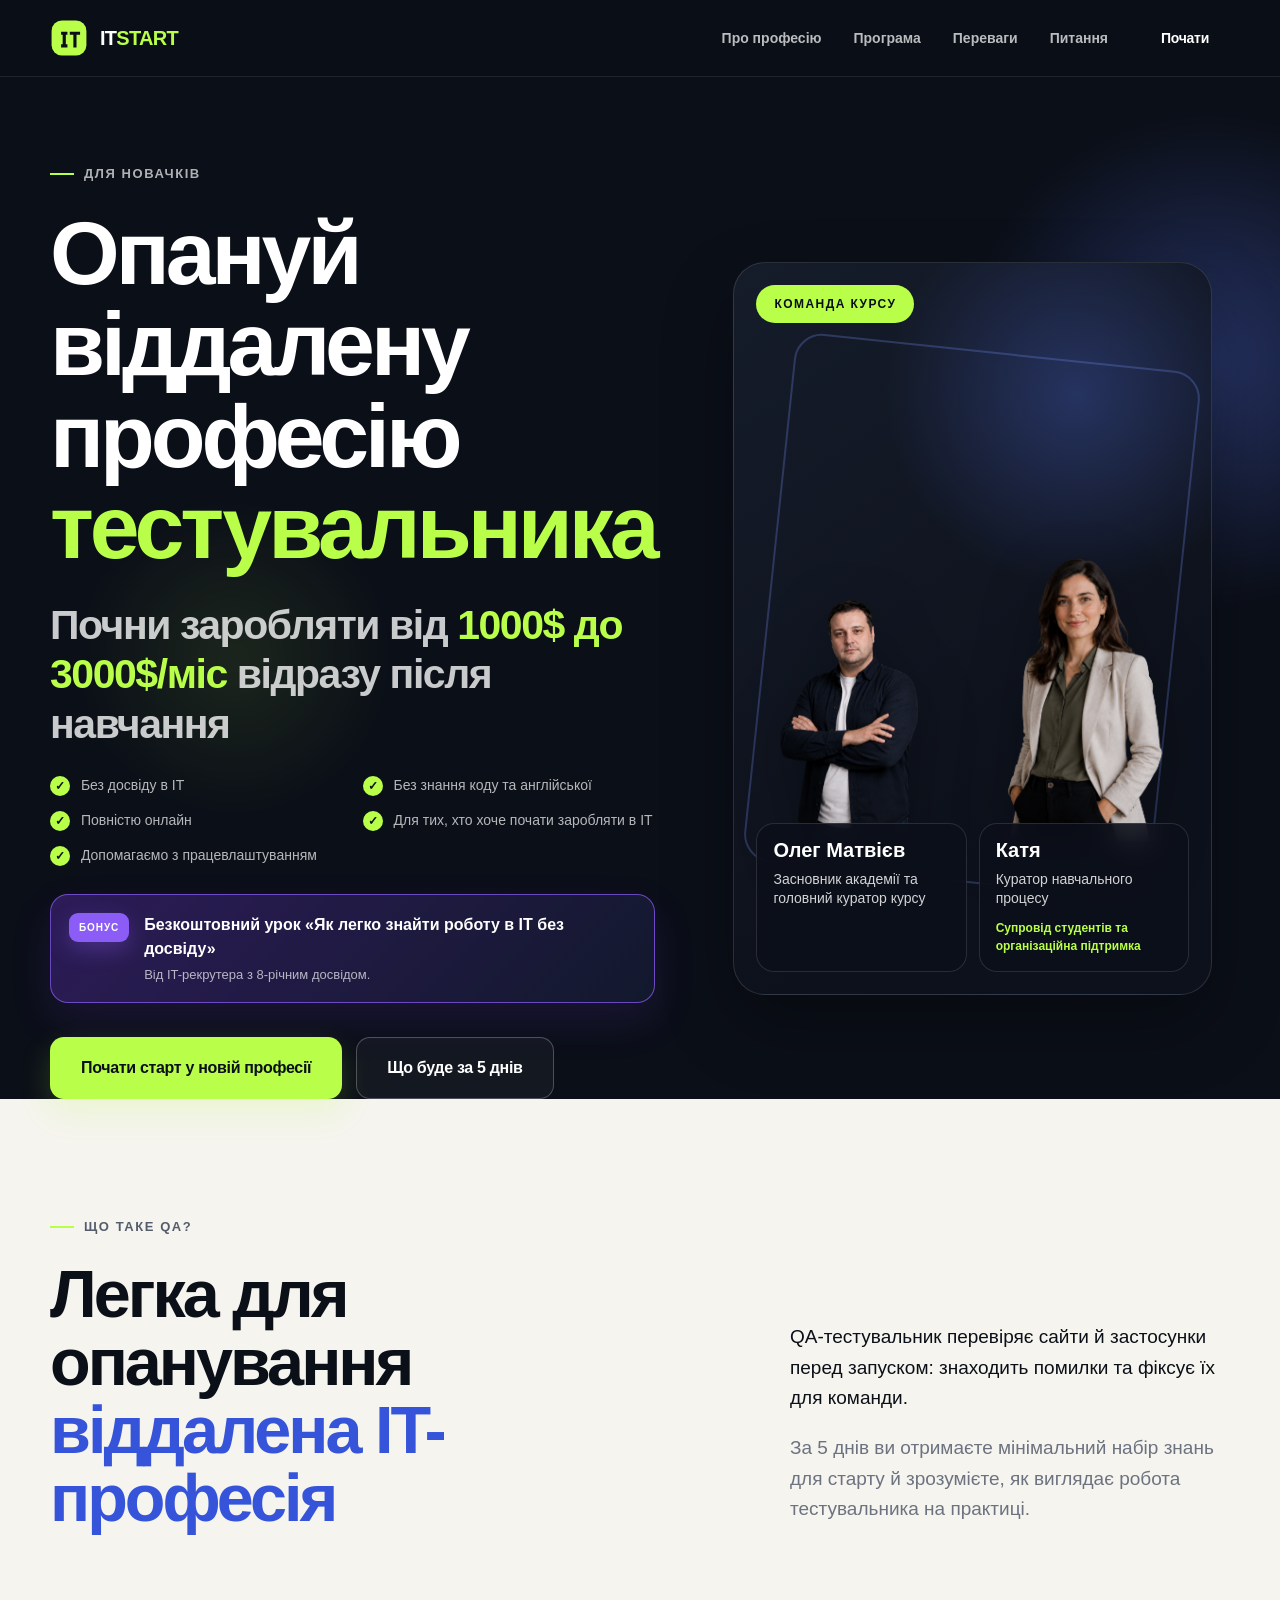
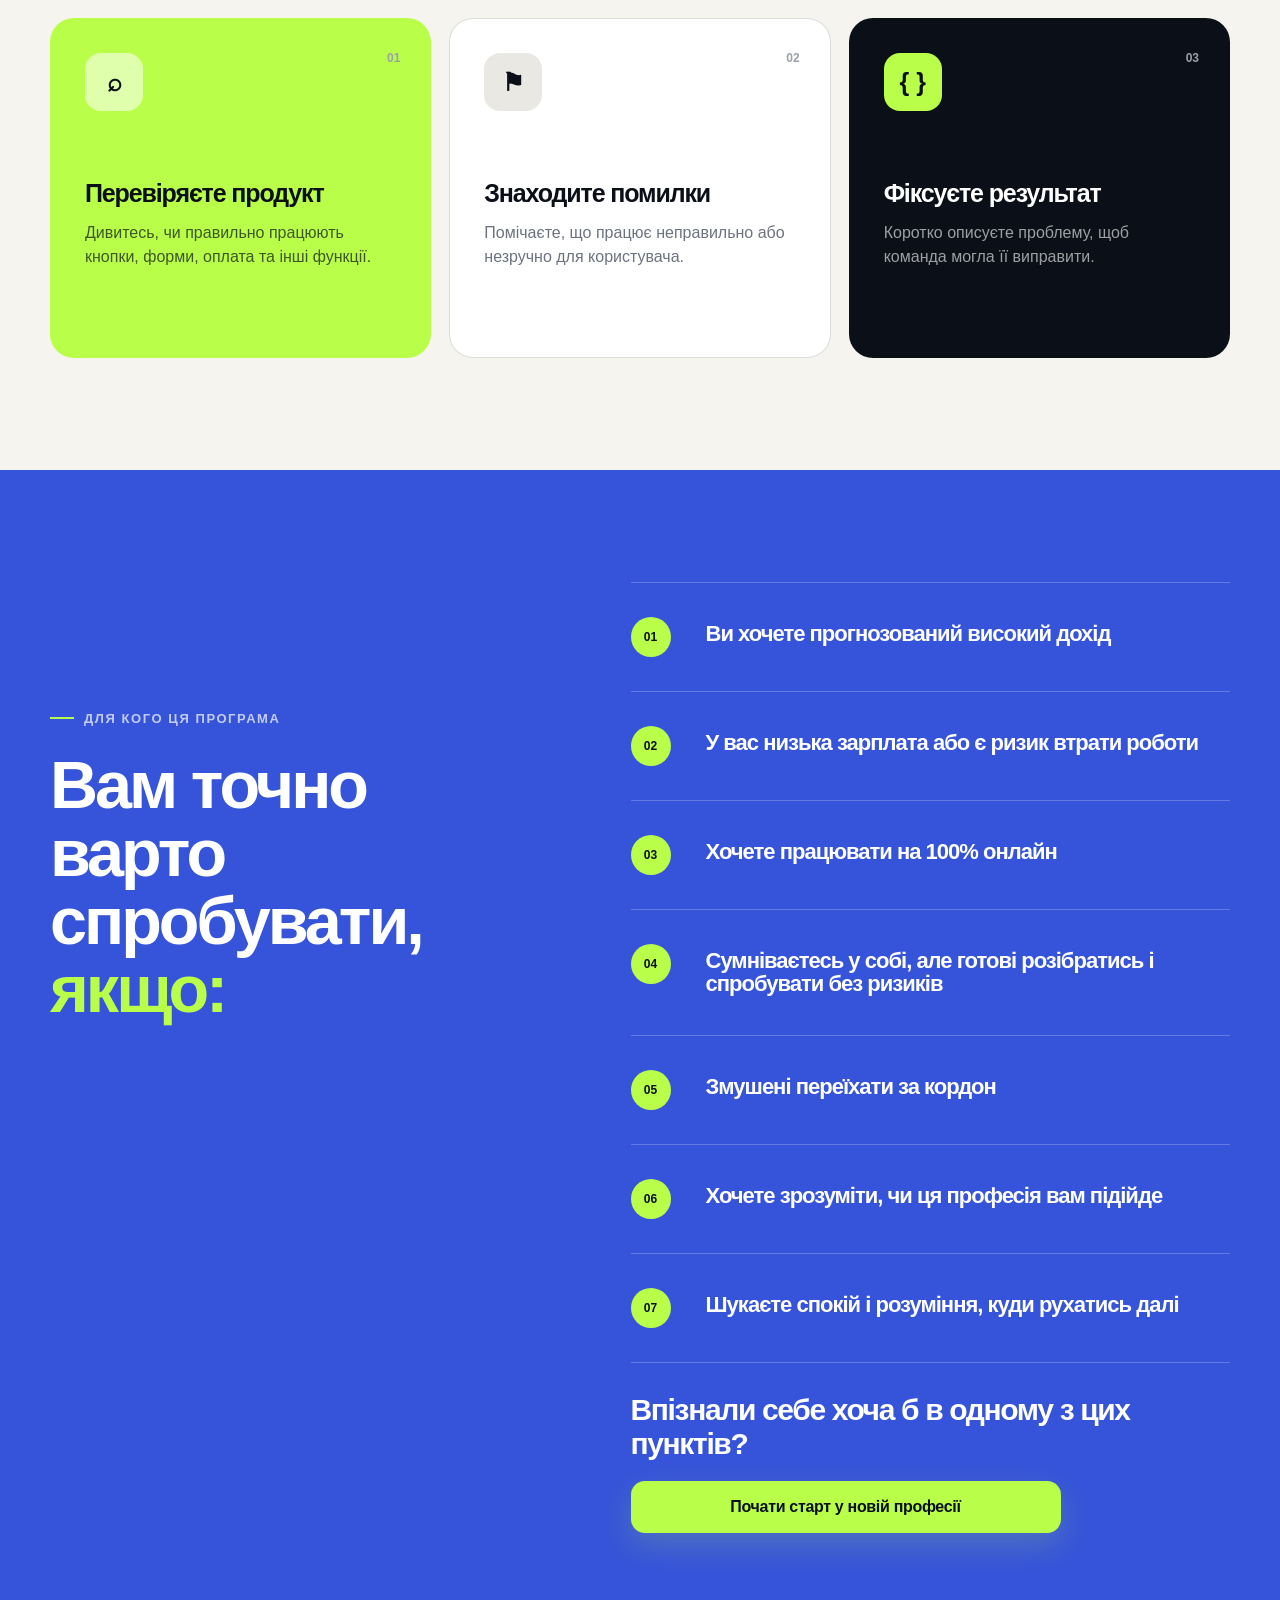
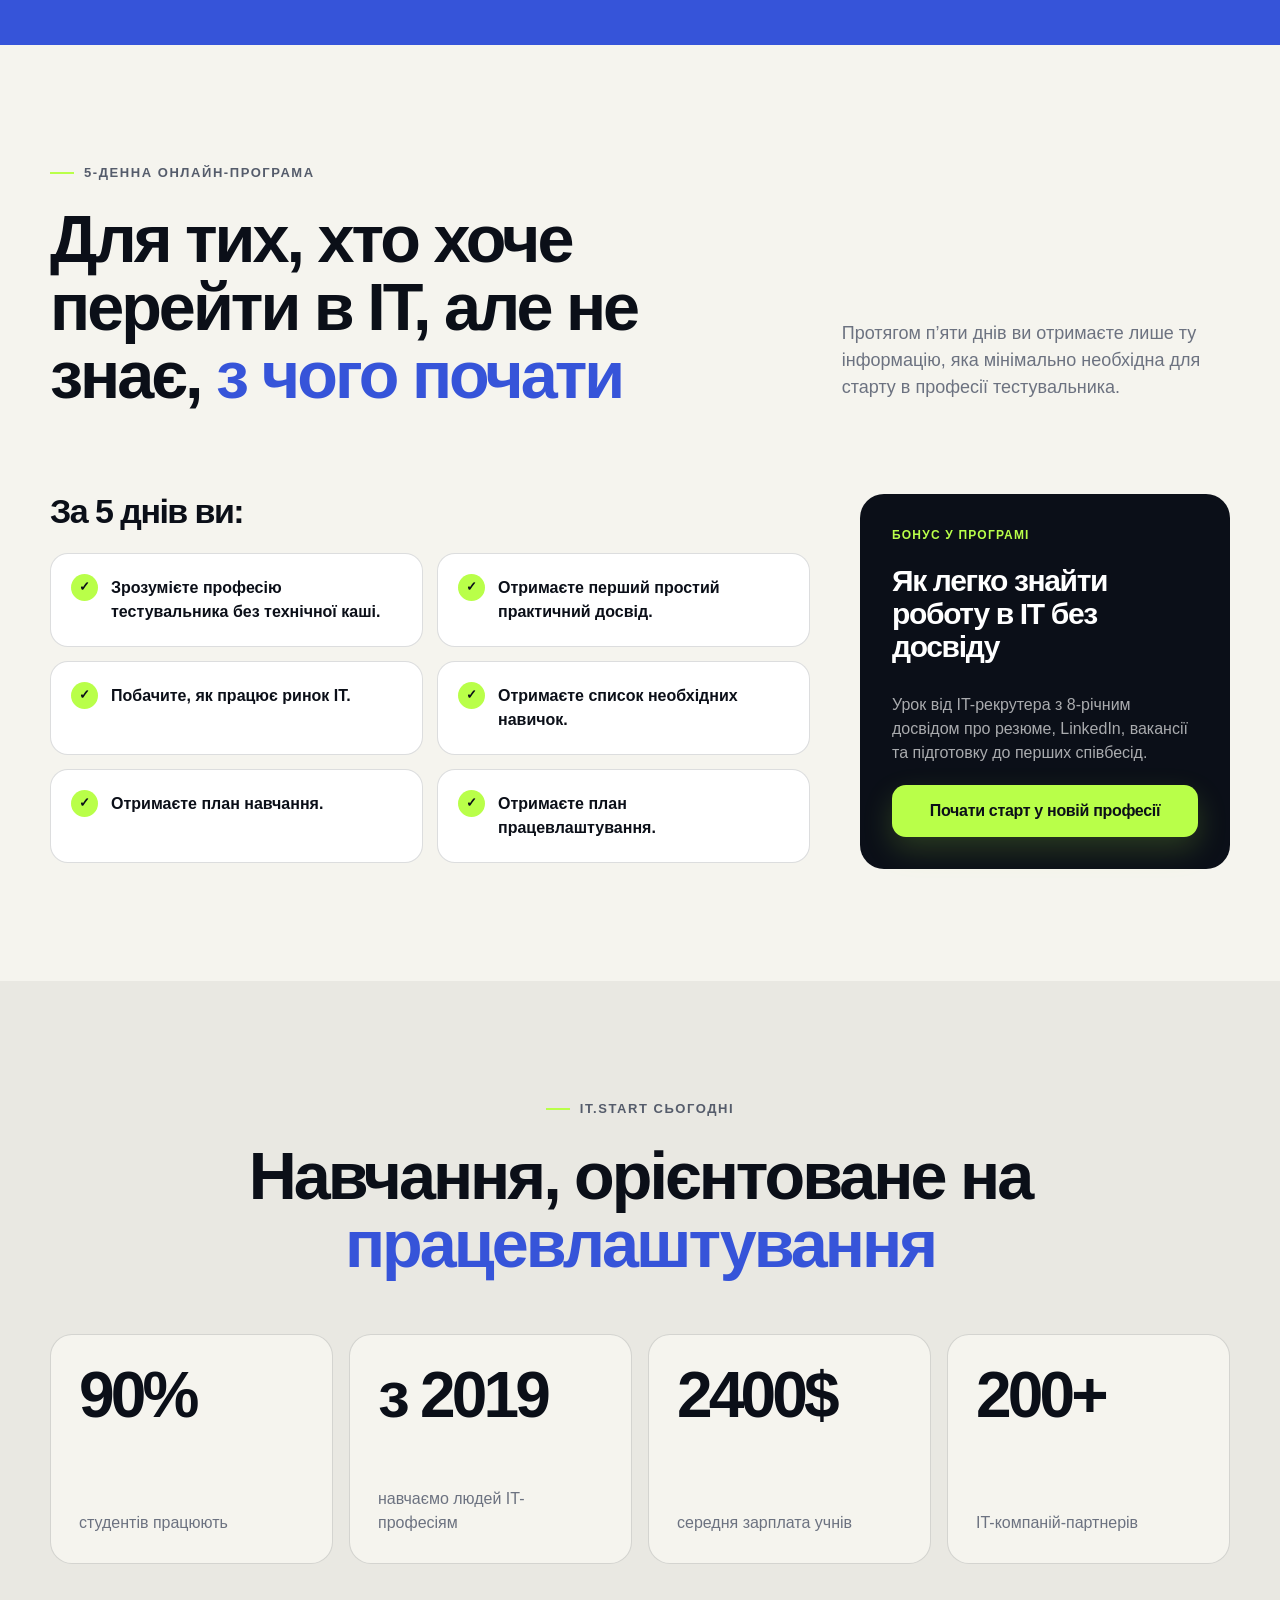
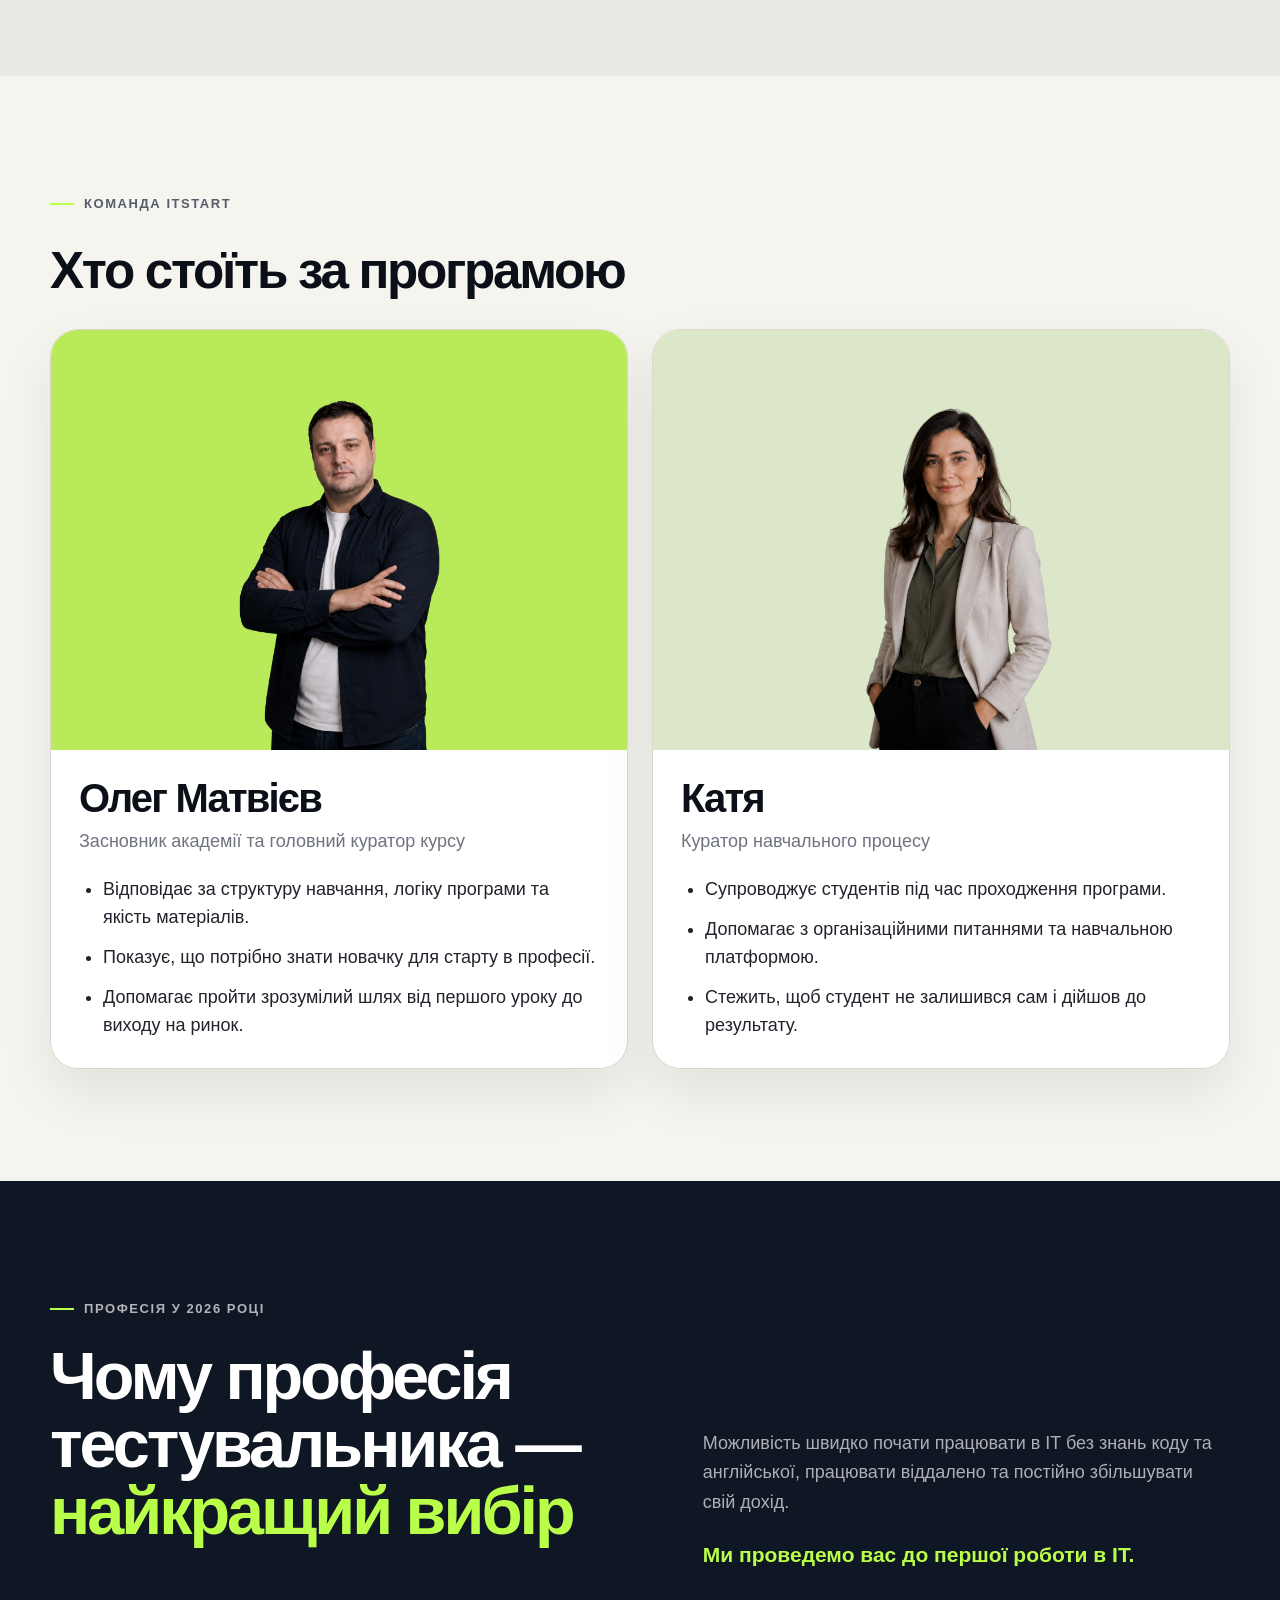
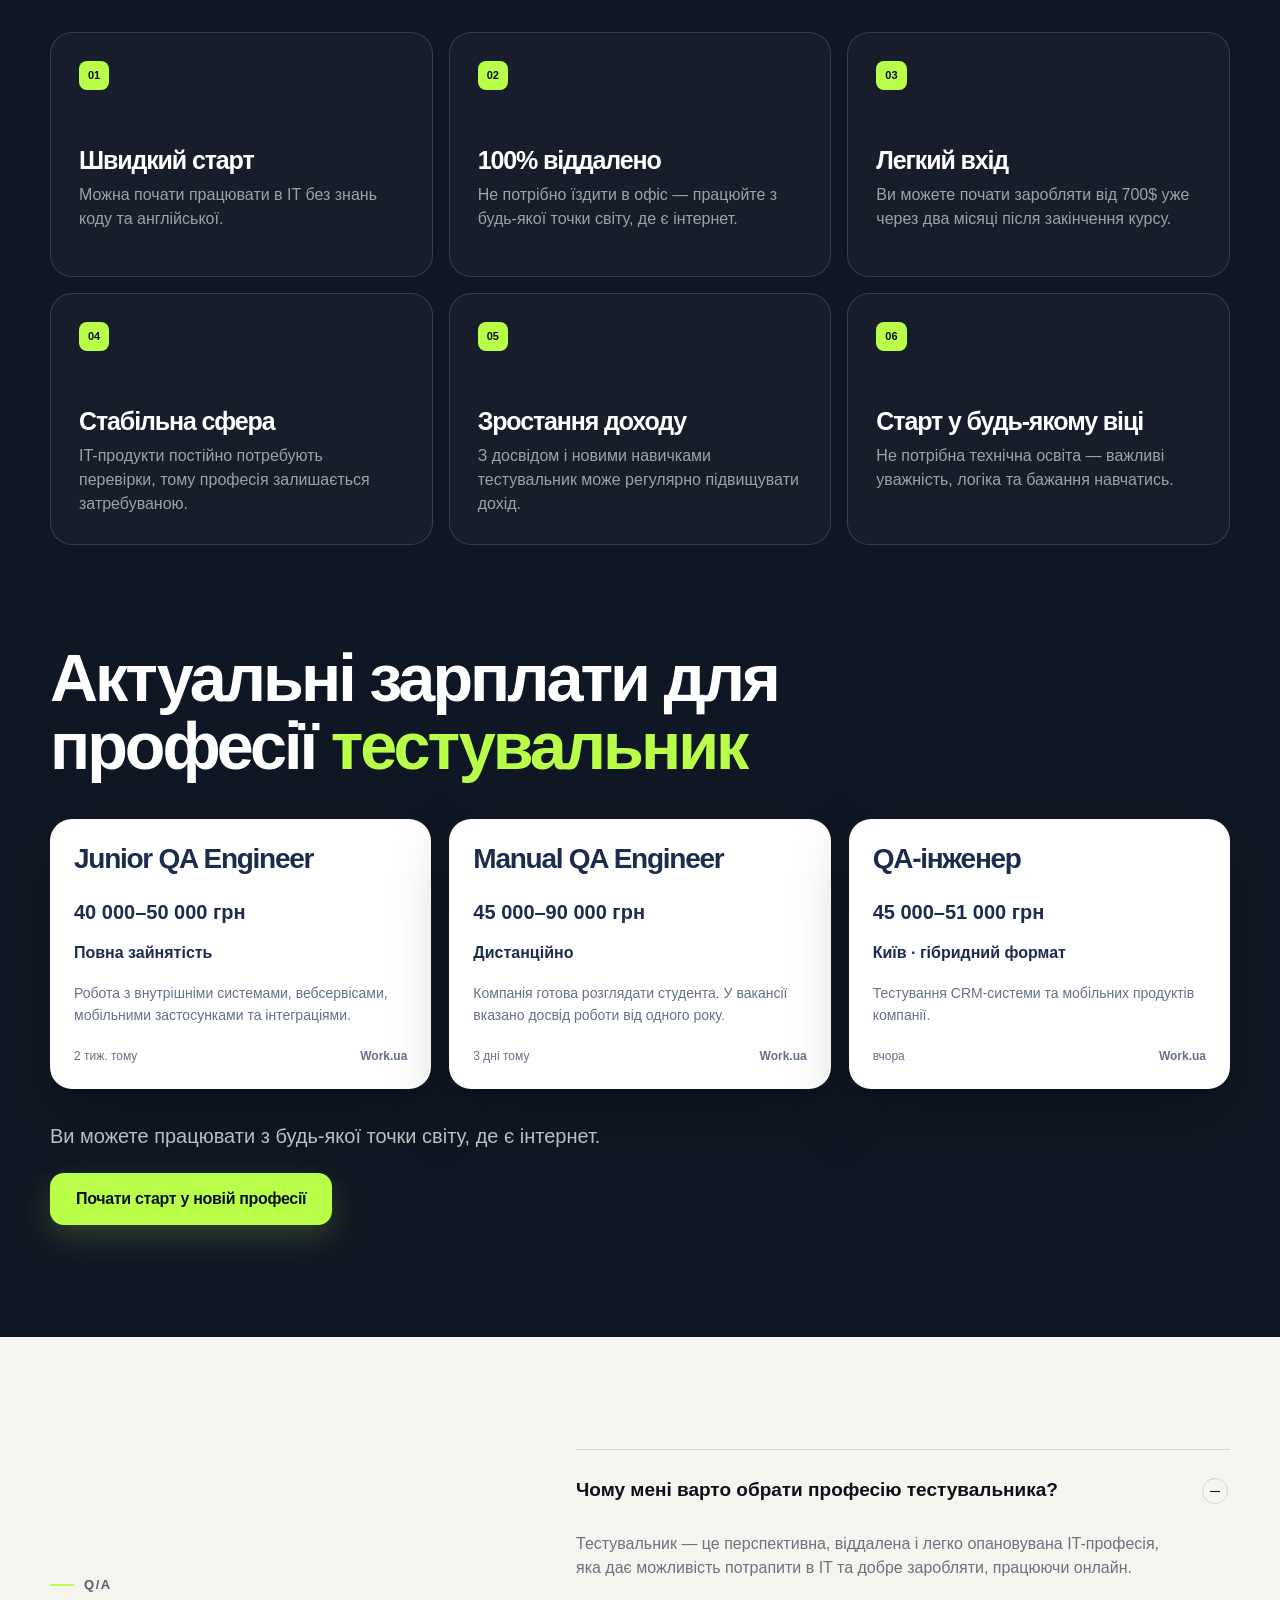
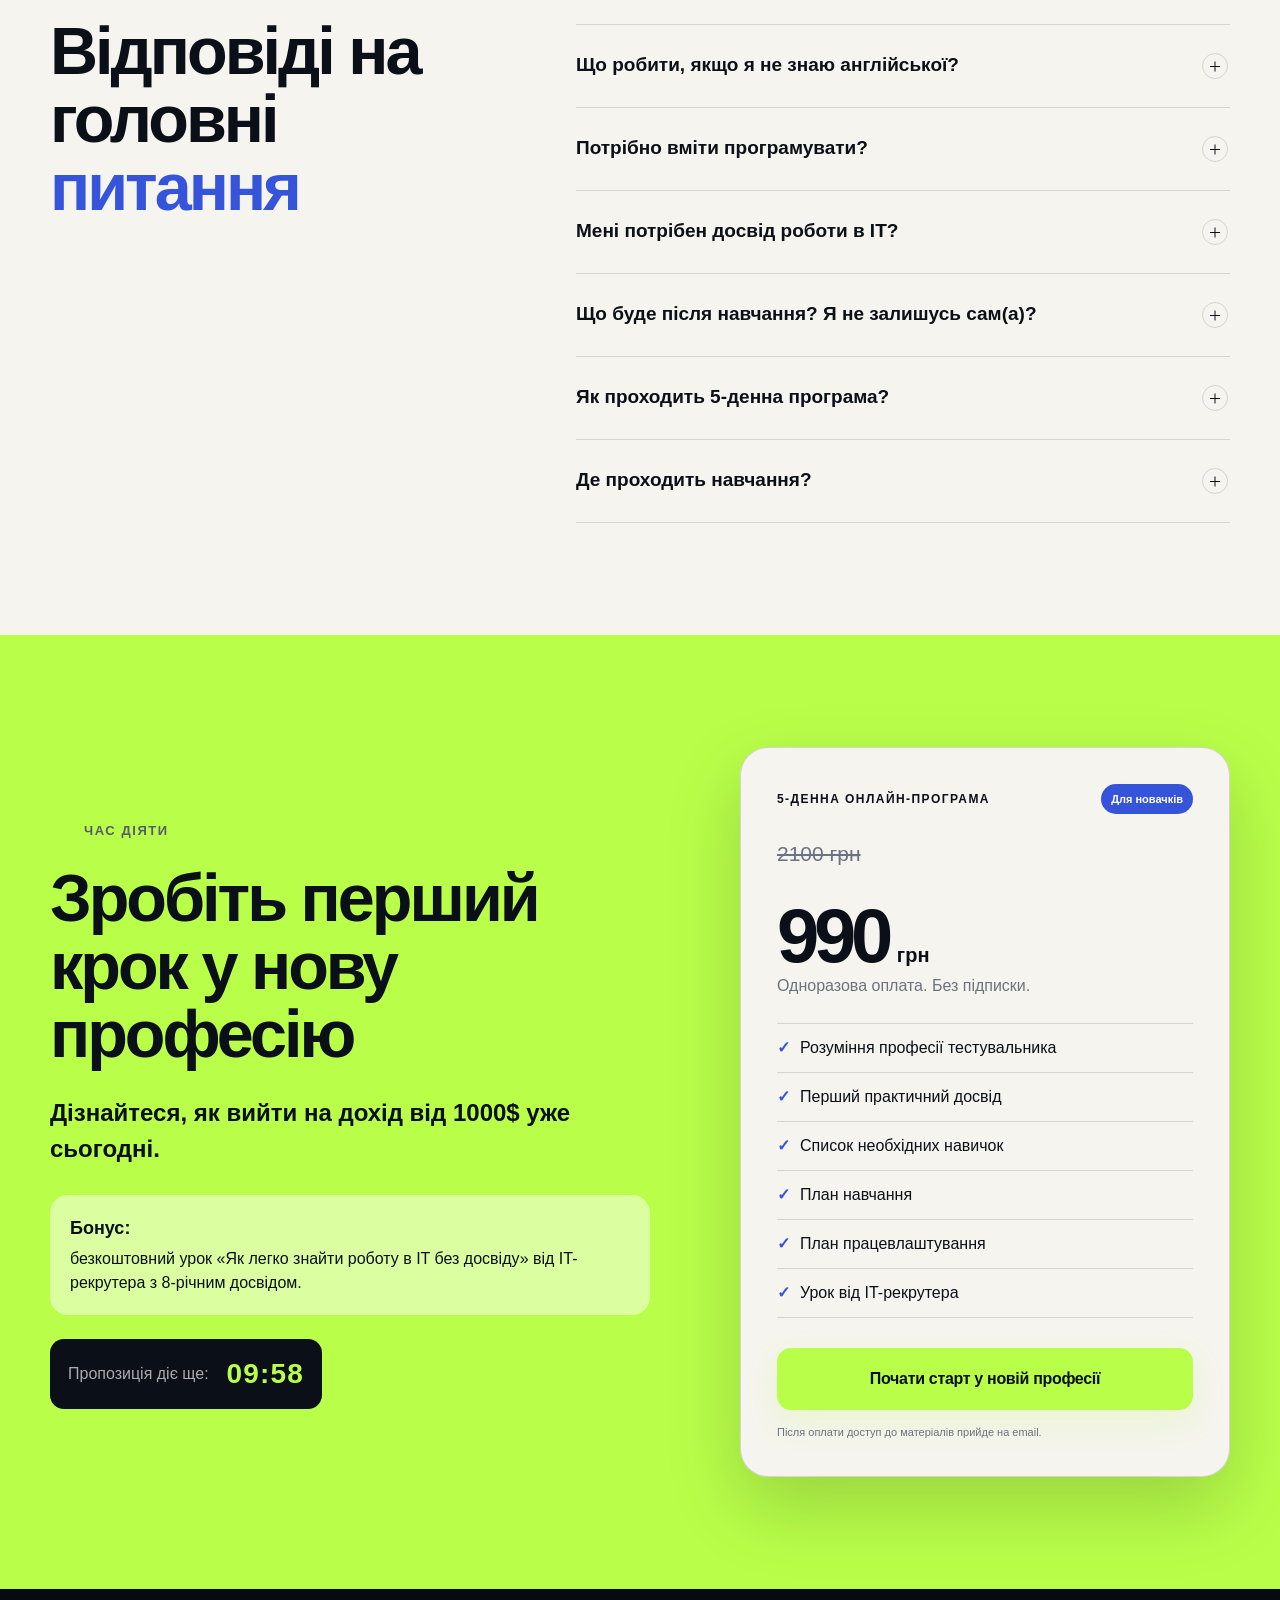
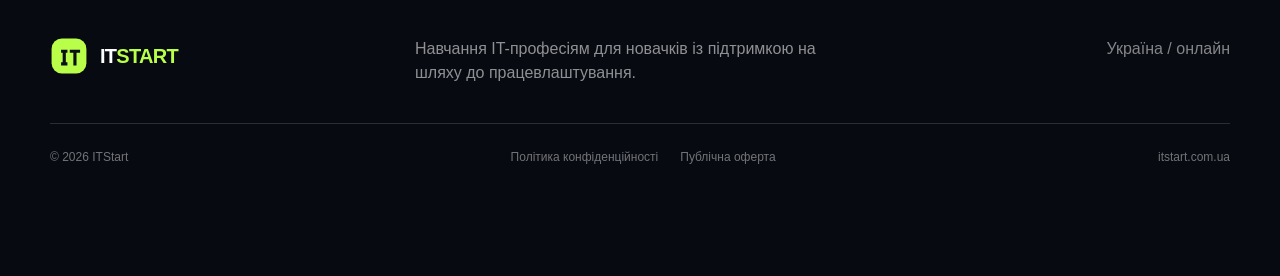
==== commit 72a17ac9: "Update employment accent and remove contact email" ====
--- a/index.html
+++ b/index.html
@@ -1 +1 @@
-<!doctype html><html lang='uk'><head><meta charset='utf-8'><meta name='viewport' content='width=device-width, initial-scale=1'><title>ITStart — опануй віддалену професію тестувальника</title><meta name='description' content='5-денна онлайн-програма для новачків: дізнайтесь, як почати працювати тестувальником без досвіду в IT, знання коду та англійської.'><meta name='theme-color' content='#0b0f18'><meta property='og:type' content='website'><meta property='og:site_name' content='ITStart'><meta property='og:title' content='Опануй віддалену професію тестувальника — ITStart'><meta property='og:description' content='Зрозумійте професію, отримайте перший практичний досвід і план працевлаштування за 5 днів.'><meta property='og:url' content='https://itstart.com.ua/'><meta property='og:image' content='https://itstart.com.ua/assets/og-cover.svg'><link rel='canonical' href='https://itstart.com.ua/'><link rel='icon' href='assets/favicon.svg' type='image/svg+xml'><link rel='stylesheet' href='assets/styles.css?v=9'><link rel='stylesheet' href='assets/team.css?v=9'><link rel='stylesheet' href='assets/final.css?v=9'></head><body><a class='skip-link' href='#main'>До основного контенту</a><header class='site-header' id='top'><div class='container header-inner'><a class='brand' href='#top' aria-label='ITStart — на головну'><svg class='brand-mark' viewBox='0 0 48 48' role='img' aria-hidden='true'><rect x='2' y='2' width='44' height='44' rx='13' fill='currentColor'/><path d='M14 16h8v4h-2v12h2v4h-8v-4h2V20h-2v-4Zm11 0h13v4h-4.5v16h-4V20H25v-4Z' fill='#0b0f18'/></svg><span class='brand-word'>IT<span>START</span></span></a><nav class='desktop-nav' aria-label='Основна навігація'><a href='#about'>Про професію</a><a href='#program'>Програма</a><a href='#career'>Переваги</a><a href='#faq'>Питання</a></nav><a class='button button-small header-cta' data-checkout href='https://academy.itstart.com.ua/testdrive'>Почати</a><button class='menu-button' type='button' aria-expanded='false' aria-controls='mobile-menu' aria-label='Відкрити меню'><span></span><span></span></button></div><nav class='mobile-nav' id='mobile-menu' aria-label='Мобільна навігація'><a href='#about'>Про професію</a><a href='#program'>Програма</a><a href='#career'>Переваги</a><a href='#faq'>Питання</a><a class='button' data-checkout href='https://academy.itstart.com.ua/testdrive'>Почати</a></nav></header><main id='main'><section class='hero section-dark'><div class='hero-glow hero-glow-one'></div><div class='hero-glow hero-glow-two'></div><div class='container hero-grid'><div class='hero-copy reveal'><div class='eyebrow'><span></span> Для новачків</div><h1>Опануй віддалену професію <em>тестувальника</em></h1><p class='hero-income'>Почни заробляти від <strong>1000$ до 3000$/міс</strong> відразу після навчання</p><div class='hero-notes hero-notes-large' aria-label='Основні переваги'><div><span class='check'>✓</span> Без досвіду в IT</div><div><span class='check'>✓</span> Без знання коду та англійської</div><div><span class='check'>✓</span> Повністю онлайн</div><div><span class='check'>✓</span> Для тих, хто хоче почати заробляти в IT</div><div><span class='check'>✓</span> Допомагаємо з працевлаштуванням</div></div><div class='hero-bonus'><span class='hero-bonus-label'>Бонус</span><div><strong>Безкоштовний урок «Як легко знайти роботу в IT без досвіду»</strong><p>Від IT-рекрутера з 8-річним досвідом.</p></div></div><div class='hero-actions'><a class='button button-primary button-large' data-checkout href='https://academy.itstart.com.ua/testdrive'>Почати старт у новій професії</a><a class='button button-ghost button-large' href='#program'>Що буде за 5 днів</a></div></div><div class='hero-visual reveal delay-1' aria-label='Команда ITStart'><div class='hero-team-card'><div class='hero-team-headline'>Команда курсу</div><div class='hero-team-photos' aria-hidden='true'><img class='hero-team-photo hero-team-photo-oleh' src='assets/oleh.png?v=9' alt=''><img class='hero-team-photo hero-team-photo-katya' src='assets/katya.png?v=9' alt=''></div><div class='hero-team-info-grid'><div class='person-card'><div class='person-name'>Олег Матвієв</div><div class='person-role'>Засновник академії та головний куратор курсу</div></div><div class='person-card'><div class='person-name'>Катя</div><div class='person-role'>Куратор навчального процесу</div><div class='person-note'>Супровід студентів та організаційна підтримка</div></div></div></div></div></div></section><section class='section section-light' id='about'><div class='container split-heading reveal'><div><div class='eyebrow eyebrow-dark'><span></span> Що таке QA?</div><h2>Легка для опанування <em>віддалена IT-професія</em></h2></div><div class='large-copy'><p>QA-тестувальник перевіряє сайти й застосунки перед запуском: знаходить помилки та фіксує їх для команди.</p><p class='muted'>За 5 днів ви отримаєте мінімальний набір знань для старту й зрозумієте, як виглядає робота тестувальника на практиці.</p></div></div><div class='container profession-grid reveal'><article class='profession-card accent-card'><span class='card-index'>01</span><div class='icon-box'>⌕</div><h3>Перевіряєте продукт</h3><p>Дивитесь, чи правильно працюють кнопки, форми, оплата та інші функції.</p></article><article class='profession-card'><span class='card-index'>02</span><div class='icon-box'>⚑</div><h3>Знаходите помилки</h3><p>Помічаєте, що працює неправильно або незручно для користувача.</p></article><article class='profession-card dark-card'><span class='card-index'>03</span><div class='icon-box'>{ }</div><h3>Фіксуєте результат</h3><p>Коротко описуєте проблему, щоб команда могла її виправити.</p></article></div></section><section class='section section-blue' id='for-whom'><div class='container pain-grid'><div class='pain-heading reveal'><div class='eyebrow eyebrow-light'><span></span> Для кого ця програма</div><h2>Вам точно варто спробувати, <em>якщо:</em></h2></div><div class='pain-list reveal delay-1'><article><span>01</span><div><h3>Ви хочете прогнозований високий дохід</h3></div></article><article><span>02</span><div><h3>У вас низька зарплата або є ризик втрати роботи</h3></div></article><article><span>03</span><div><h3>Хочете працювати на 100% онлайн</h3></div></article><article><span>04</span><div><h3>Сумніваєтесь у собі, але готові розібратись і спробувати без ризиків</h3></div></article><article><span>05</span><div><h3>Змушені переїхати за кордон</h3></div></article><article><span>06</span><div><h3>Хочете зрозуміти, чи ця професія вам підійде</h3></div></article><article><span>07</span><div><h3>Шукаєте спокій і розуміння, куди рухатись далі</h3></div></article><div class='pain-conclusion'><h3>Впізнали себе хоча б в одному з цих пунктів?</h3><a class='button button-primary button-full' data-checkout href='https://academy.itstart.com.ua/testdrive'>Почати старт у новій професії</a></div></div></div></section><section class='section section-light' id='program'><div class='container program-heading reveal'><div><div class='eyebrow eyebrow-dark'><span></span> 5-денна онлайн-програма</div><h2>Для тих, хто хоче перейти в IT, але не знає, <em>з чого почати</em></h2></div><p>Протягом п’яти днів ви отримаєте лише ту інформацію, яка мінімально необхідна для старту в професії тестувальника.</p></div><div class='container program-layout'><div class='program-benefits reveal'><h3>За 5 днів ви:</h3><div class='program-benefit-list'><article><span>✓</span><p>Зрозумієте професію тестувальника без технічної каші.</p></article><article><span>✓</span><p>Отримаєте перший простий практичний досвід.</p></article><article><span>✓</span><p>Побачите, як працює ринок IT.</p></article><article><span>✓</span><p>Отримаєте список необхідних навичок.</p></article><article><span>✓</span><p>Отримаєте план навчання.</p></article><article><span>✓</span><p>Отримаєте план працевлаштування.</p></article></div></div><aside class='program-aside reveal delay-1'><div class='aside-label'>Бонус у програмі</div><h3>Як легко знайти роботу в IT без досвіду</h3><p>Урок від IT-рекрутера з 8-річним досвідом про резюме, LinkedIn, вакансії та підготовку до перших співбесід.</p><a class='button button-primary button-full' data-checkout href='https://academy.itstart.com.ua/testdrive'>Почати старт у новій професії</a></aside></div></section><section class='section stats-section' id='results'><div class='container reveal'><div class='center-heading stats-heading'><div class='eyebrow eyebrow-dark'><span></span> IT.START сьогодні</div><h2>Навчання, орієнтоване на <em>працевлаштування</em></h2></div><div class='stats-grid'><article><strong>90%</strong><span>студентів працюють</span></article><article><strong>з 2019</strong><span>навчаємо людей IT-професіям</span></article><article><strong>2400$</strong><span>середня зарплата учнів</span></article><article><strong>200+</strong><span>IT-компаній-партнерів</span></article></div></div></section><section class='section section-light mentor-section' id='mentor'><div class='container mentor-section-inner'><div class='section-team-heading reveal'><div class='eyebrow eyebrow-dark'><span></span> Команда ITStart</div><h2>Хто стоїть за програмою</h2></div><div class='mentor-cards reveal delay-1'><article class='mentor-card mentor-card-primary'><div class='mentor-photo-wrap mentor-photo-wrap-oleh'><img class='mentor-photo' src='assets/oleh.png?v=9' alt='Олег Матвієв — засновник академії та головний куратор курсу'></div><div class='mentor-card-body'><h3>Олег Матвієв</h3><p class='mentor-role'>Засновник академії та головний куратор курсу</p><ul class='mentor-list'><li>Відповідає за структуру навчання, логіку програми та якість матеріалів.</li><li>Показує, що потрібно знати новачку для старту в професії.</li><li>Допомагає пройти зрозумілий шлях від першого уроку до виходу на ринок.</li></ul></div></article><article class='mentor-card'><div class='mentor-photo-wrap mentor-photo-wrap-katya'><img class='mentor-photo' src='assets/katya.png?v=9' alt='Катя — куратор навчального процесу'></div><div class='mentor-card-body'><h3>Катя</h3><p class='mentor-role'>Куратор навчального процесу</p><ul class='mentor-list'><li>Супроводжує студентів під час проходження програми.</li><li>Допомагає з організаційними питаннями та навчальною платформою.</li><li>Стежить, щоб студент не залишився сам і дійшов до результату.</li></ul></div></article></div></div></section><section class='section section-dark career-section' id='career'><div class='container career-heading reveal'><div><div class='eyebrow'><span></span> Професія у 2026 році</div><h2>Чому професія тестувальника — <em>найкращий вибір</em></h2></div><div class='career-copy'><p>Можливість швидко почати працювати в IT без знань коду та англійської, працювати віддалено та постійно збільшувати свій дохід.</p><strong>Ми проведемо вас до першої роботи в IT.</strong></div></div><div class='container market-benefits reveal delay-1'><article><span>01</span><h3>Швидкий старт</h3><p>Можна почати працювати в IT без знань коду та англійської.</p></article><article><span>02</span><h3>100% віддалено</h3><p>Не потрібно їздити в офіс — працюйте з будь-якої точки світу, де є інтернет.</p></article><article><span>03</span><h3>Легкий вхід</h3><p>Ви можете почати заробляти від 700$ уже через два місяці після закінчення курсу.</p></article><article><span>04</span><h3>Стабільна сфера</h3><p>IT-продукти постійно потребують перевірки, тому професія залишається затребуваною.</p></article><article><span>05</span><h3>Зростання доходу</h3><p>З досвідом і новими навичками тестувальник може регулярно підвищувати дохід.</p></article><article><span>06</span><h3>Старт у будь-якому віці</h3><p>Не потрібна технічна освіта — важливі уважність, логіка та бажання навчатись.</p></article></div><div class='container salary-block reveal'><div class='salary-title'><h2>Актуальні зарплати для професії <em>тестувальник</em></h2></div><div class='vacancy-grid workua-grid'><article class='vacancy-card workua-card'><h3>Junior QA Engineer</h3><div class='vacancy-salary'>40 000–50 000 грн</div><div class='vacancy-meta'>Повна зайнятість</div><p class='vacancy-desc'>Робота з внутрішніми системами, вебсервісами, мобільними застосунками та інтеграціями.</p><div class='vacancy-source'><span>2 тиж. тому</span><strong>Work.ua</strong></div></article><article class='vacancy-card workua-card'><h3>Manual QA Engineer</h3><div class='vacancy-salary'>45 000–90 000 грн</div><div class='vacancy-meta'>Дистанційно</div><p class='vacancy-desc'>Компанія готова розглядати студента. У вакансії вказано досвід роботи від одного року.</p><div class='vacancy-source'><span>3 дні тому</span><strong>Work.ua</strong></div></article><article class='vacancy-card workua-card'><h3>QA-інженер</h3><div class='vacancy-salary'>45 000–51 000 грн</div><div class='vacancy-meta'>Київ · гібридний формат</div><p class='vacancy-desc'>Тестування CRM-системи та мобільних продуктів компанії.</p><div class='vacancy-source'><span>вчора</span><strong>Work.ua</strong></div></article></div><p class='salary-note'>Ви можете працювати з будь-якої точки світу, де є інтернет.</p><a class='button button-primary salary-cta' data-checkout href='https://academy.itstart.com.ua/testdrive'>Почати старт у новій професії</a></div></section><section class='section section-light' id='faq'><div class='container faq-grid'><div class='faq-heading reveal'><div class='eyebrow eyebrow-dark'><span></span> Q/A</div><h2>Відповіді на головні <em>питання</em></h2></div><div class='faq-list reveal delay-1'><details open><summary>Чому мені варто обрати професію тестувальника?<i></i></summary><p>Тестувальник — це перспективна, віддалена і легко опановувана IT-професія, яка дає можливість потрапити в IT та добре заробляти, працюючи онлайн.</p></details><details><summary>Що робити, якщо я не знаю англійської?<i></i></summary><p>Англійська не є обов’язковою для старту кар’єри тестувальника. Ви можете почати навчання з поточного рівня і покращувати мову поступово.</p></details><details><summary>Потрібно вміти програмувати?<i></i></summary><p>Ні. Для старту в Manual QA не потрібно писати код. Основні навички та інструменти ви будете опановувати поступово під час навчання.</p></details><details><summary>Мені потрібен досвід роботи в IT?<i></i></summary><p>Ні. Програма створена для новачків, які раніше не працювали в IT і не мають технічної освіти.</p></details><details><summary>Що буде після навчання? Я не залишусь сам(а)?<i></i></summary><p>Ні. Ми супроводжуємо вас на етапі виходу на ринок і підготовки до співбесід. Наша мета — ваше працевлаштування. Навіть після початку роботи ми залишаємося на зв’язку, щоб підтримати вас на старті.</p></details><details><summary>Як проходить 5-денна програма?<i></i></summary><p>Ви отримуєте короткі зрозумілі матеріали, першу практику, список необхідних навичок, план навчання та план працевлаштування.</p></details><details><summary>Де проходить навчання?<i></i></summary><p>Матеріали відкриваються онлайн у навчальному кабінеті. Навчатися можна з телефона або ноутбука з будь-якої точки світу.</p></details></div></div></section><section class='section pricing-section final-offer' id='pricing'><div class='container pricing-grid'><div class='pricing-copy reveal'><div class='eyebrow eyebrow-dark'><span></span> Час діяти</div><h2>Зробіть перший крок у нову професію</h2><p>Дізнайтеся, як вийти на дохід від 1000$ уже сьогодні.</p><div class='offer-bonus'><strong>Бонус:</strong><span>безкоштовний урок «Як легко знайти роботу в IT без досвіду» від IT-рекрутера з 8-річним досвідом.</span></div><div class='countdown-wrap'><span>Пропозиція діє ще:</span><strong id='offer-countdown'>10:00</strong></div></div><div class='price-card reveal delay-1'><div class='price-card-top'><span class='price-label'>5-ДЕННА ОНЛАЙН-ПРОГРАМА</span><span class='price-badge'>Для новачків</span></div><div class='old-price'>2100 грн</div><div class='price'><strong data-price>990</strong><span>грн</span></div><p class='price-sub'>Одноразова оплата. Без підписки.</p><ul><li><span>✓</span> Розуміння професії тестувальника</li><li><span>✓</span> Перший практичний досвід</li><li><span>✓</span> Список необхідних навичок</li><li><span>✓</span> План навчання</li><li><span>✓</span> План працевлаштування</li><li><span>✓</span> Урок від IT-рекрутера</li></ul><a class='button button-primary button-full button-large' data-checkout href='https://academy.itstart.com.ua/testdrive'>Почати старт у новій професії</a><small>Після оплати доступ до матеріалів прийде на email.</small></div></div></section></main><footer class='site-footer'><div class='container footer-top'><a class='brand brand-footer' href='#top'><svg class='brand-mark' viewBox='0 0 48 48' aria-hidden='true'><rect x='2' y='2' width='44' height='44' rx='13' fill='currentColor'/><path d='M14 16h8v4h-2v12h2v4h-8v-4h2V20h-2v-4Zm11 0h13v4h-4.5v16h-4V20H25v-4Z' fill='#0b0f18'/></svg><span class='brand-word'>IT<span>START</span></span></a><div class='footer-copy'>Навчання IT-професіям для новачків із підтримкою на шляху до працевлаштування.</div><div class='footer-contact'><a href='mailto:hello@itstart.com.ua'>hello@itstart.com.ua</a><span>Україна / онлайн</span></div></div><div class='container footer-bottom'><span>© <span id='current-year'></span> ITStart</span><div><a href='privacy.html'>Політика конфіденційності</a><a href='offer.html'>Публічна оферта</a></div><span>itstart.com.ua</span></div></footer><div class='mobile-buy-bar' aria-label='Швидка покупка'><div><small>5-денна програма</small><strong><span data-price>990</span> грн</strong></div><a class='button button-primary' data-checkout href='https://academy.itstart.com.ua/testdrive'>Почати</a></div><script src='assets/script.js?v=9' defer></script></body></html>+<!doctype html><html lang='uk'><head><meta charset='utf-8'><meta name='viewport' content='width=device-width, initial-scale=1'><title>ITStart — опануй віддалену професію тестувальника</title><meta name='description' content='5-денна онлайн-програма для новачків: дізнайтесь, як почати працювати тестувальником без досвіду в IT, знання коду та англійської.'><meta name='theme-color' content='#0b0f18'><meta property='og:type' content='website'><meta property='og:site_name' content='ITStart'><meta property='og:title' content='Опануй віддалену професію тестувальника — ITStart'><meta property='og:description' content='Зрозумійте професію, отримайте перший практичний досвід і план працевлаштування за 5 днів.'><meta property='og:url' content='https://itstart.com.ua/'><meta property='og:image' content='https://itstart.com.ua/assets/og-cover.svg'><link rel='canonical' href='https://itstart.com.ua/'><link rel='icon' href='assets/favicon.svg' type='image/svg+xml'><link rel='stylesheet' href='assets/styles.css?v=9'><link rel='stylesheet' href='assets/team.css?v=9'><link rel='stylesheet' href='assets/final.css?v=10'><link rel='stylesheet' href='assets/overrides.css?v=1'></head><body><a class='skip-link' href='#main'>До основного контенту</a><header class='site-header' id='top'><div class='container header-inner'><a class='brand' href='#top' aria-label='ITStart — на головну'><svg class='brand-mark' viewBox='0 0 48 48' role='img' aria-hidden='true'><rect x='2' y='2' width='44' height='44' rx='13' fill='currentColor'/><path d='M14 16h8v4h-2v12h2v4h-8v-4h2V20h-2v-4Zm11 0h13v4h-4.5v16h-4V20H25v-4Z' fill='#0b0f18'/></svg><span class='brand-word'>IT<span>START</span></span></a><nav class='desktop-nav' aria-label='Основна навігація'><a href='#about'>Про професію</a><a href='#program'>Програма</a><a href='#career'>Переваги</a><a href='#faq'>Питання</a></nav><a class='button button-small header-cta' data-checkout href='https://academy.itstart.com.ua/testdrive'>Почати</a><button class='menu-button' type='button' aria-expanded='false' aria-controls='mobile-menu' aria-label='Відкрити меню'><span></span><span></span></button></div><nav class='mobile-nav' id='mobile-menu' aria-label='Мобільна навігація'><a href='#about'>Про професію</a><a href='#program'>Програма</a><a href='#career'>Переваги</a><a href='#faq'>Питання</a><a class='button' data-checkout href='https://academy.itstart.com.ua/testdrive'>Почати</a></nav></header><main id='main'><section class='hero section-dark'><div class='hero-glow hero-glow-one'></div><div class='hero-glow hero-glow-two'></div><div class='container hero-grid'><div class='hero-copy reveal'><div class='eyebrow'><span></span> Для новачків</div><h1>Опануй віддалену професію <em>тестувальника</em></h1><p class='hero-income'>Почни заробляти від <strong>1000$ до 3000$/міс</strong> відразу після навчання</p><div class='hero-notes hero-notes-large' aria-label='Основні переваги'><div><span class='check'>✓</span> Без досвіду в IT</div><div><span class='check'>✓</span> Без знання коду та англійської</div><div><span class='check'>✓</span> Повністю онлайн</div><div><span class='check'>✓</span> Для тих, хто хоче почати заробляти в IT</div><div><span class='check'>✓</span> Допомагаємо з працевлаштуванням</div></div><div class='hero-bonus'><span class='hero-bonus-label'>Бонус</span><div><strong>Безкоштовний урок «Як легко знайти роботу в IT без досвіду»</strong><p>Від IT-рекрутера з 8-річним досвідом.</p></div></div><div class='hero-actions'><a class='button button-primary button-large' data-checkout href='https://academy.itstart.com.ua/testdrive'>Почати старт у новій професії</a><a class='button button-ghost button-large' href='#program'>Що буде за 5 днів</a></div></div><div class='hero-visual reveal delay-1' aria-label='Команда ITStart'><div class='hero-team-card'><div class='hero-team-headline'>Команда курсу</div><div class='hero-team-photos' aria-hidden='true'><img class='hero-team-photo hero-team-photo-oleh' src='assets/oleh.png?v=9' alt=''><img class='hero-team-photo hero-team-photo-katya' src='assets/katya.png?v=9' alt=''></div><div class='hero-team-info-grid'><div class='person-card'><div class='person-name'>Олег Матвієв</div><div class='person-role'>Засновник академії та головний куратор курсу</div></div><div class='person-card'><div class='person-name'>Катя</div><div class='person-role'>Куратор навчального процесу</div><div class='person-note'>Супровід студентів та організаційна підтримка</div></div></div></div></div></div></section><section class='section section-light' id='about'><div class='container split-heading reveal'><div><div class='eyebrow eyebrow-dark'><span></span> Що таке QA?</div><h2>Легка для опанування <em>віддалена IT-професія</em></h2></div><div class='large-copy'><p>QA-тестувальник перевіряє сайти й застосунки перед запуском: знаходить помилки та фіксує їх для команди.</p><p class='muted'>За 5 днів ви отримаєте мінімальний набір знань для старту й зрозумієте, як виглядає робота тестувальника на практиці.</p></div></div><div class='container profession-grid reveal'><article class='profession-card accent-card'><span class='card-index'>01</span><div class='icon-box'>⌕</div><h3>Перевіряєте продукт</h3><p>Дивитесь, чи правильно працюють кнопки, форми, оплата та інші функції.</p></article><article class='profession-card'><span class='card-index'>02</span><div class='icon-box'>⚑</div><h3>Знаходите помилки</h3><p>Помічаєте, що працює неправильно або незручно для користувача.</p></article><article class='profession-card dark-card'><span class='card-index'>03</span><div class='icon-box'>{ }</div><h3>Фіксуєте результат</h3><p>Коротко описуєте проблему, щоб команда могла її виправити.</p></article></div></section><section class='section section-blue' id='for-whom'><div class='container pain-grid'><div class='pain-heading reveal'><div class='eyebrow eyebrow-light'><span></span> Для кого ця програма</div><h2>Вам точно варто спробувати, <em>якщо:</em></h2></div><div class='pain-list reveal delay-1'><article><span>01</span><div><h3>Ви хочете прогнозований високий дохід</h3></div></article><article><span>02</span><div><h3>У вас низька зарплата або є ризик втрати роботи</h3></div></article><article><span>03</span><div><h3>Хочете працювати на 100% онлайн</h3></div></article><article><span>04</span><div><h3>Сумніваєтесь у собі, але готові розібратись і спробувати без ризиків</h3></div></article><article><span>05</span><div><h3>Змушені переїхати за кордон</h3></div></article><article><span>06</span><div><h3>Хочете зрозуміти, чи ця професія вам підійде</h3></div></article><article><span>07</span><div><h3>Шукаєте спокій і розуміння, куди рухатись далі</h3></div></article><div class='pain-conclusion'><h3>Впізнали себе хоча б в одному з цих пунктів?</h3><a class='button button-primary button-full' data-checkout href='https://academy.itstart.com.ua/testdrive'>Почати старт у новій професії</a></div></div></div></section><section class='section section-light' id='program'><div class='container program-heading reveal'><div><div class='eyebrow eyebrow-dark'><span></span> 5-денна онлайн-програма</div><h2>Для тих, хто хоче перейти в IT, але не знає, <em>з чого почати</em></h2></div><p>Протягом п’яти днів ви отримаєте лише ту інформацію, яка мінімально необхідна для старту в професії тестувальника.</p></div><div class='container program-layout'><div class='program-benefits reveal'><h3>За 5 днів ви:</h3><div class='program-benefit-list'><article><span>✓</span><p>Зрозумієте професію тестувальника без технічної каші.</p></article><article><span>✓</span><p>Отримаєте перший простий практичний досвід.</p></article><article><span>✓</span><p>Побачите, як працює ринок IT.</p></article><article><span>✓</span><p>Отримаєте список необхідних навичок.</p></article><article><span>✓</span><p>Отримаєте план навчання.</p></article><article><span>✓</span><p>Отримаєте план працевлаштування.</p></article></div></div><aside class='program-aside reveal delay-1'><div class='aside-label'>Бонус у програмі</div><h3>Як легко знайти роботу в IT без досвіду</h3><p>Урок від IT-рекрутера з 8-річним досвідом про резюме, LinkedIn, вакансії та підготовку до перших співбесід.</p><a class='button button-primary button-full' data-checkout href='https://academy.itstart.com.ua/testdrive'>Почати старт у новій професії</a></aside></div></section><section class='section stats-section' id='results'><div class='container reveal'><div class='center-heading stats-heading'><div class='eyebrow eyebrow-dark'><span></span> IT.START сьогодні</div><h2>Навчання, орієнтоване на <em class='stats-blue'>працевлаштування</em></h2></div><div class='stats-grid'><article><strong>90%</strong><span>студентів працюють</span></article><article><strong>з 2019</strong><span>навчаємо людей IT-професіям</span></article><article><strong>2400$</strong><span>середня зарплата учнів</span></article><article><strong>200+</strong><span>IT-компаній-партнерів</span></article></div></div></section><section class='section section-light mentor-section' id='mentor'><div class='container mentor-section-inner'><div class='section-team-heading reveal'><div class='eyebrow eyebrow-dark'><span></span> Команда ITStart</div><h2>Хто стоїть за програмою</h2></div><div class='mentor-cards reveal delay-1'><article class='mentor-card mentor-card-primary'><div class='mentor-photo-wrap mentor-photo-wrap-oleh'><img class='mentor-photo' src='assets/oleh.png?v=9' alt='Олег Матвієв — засновник академії та головний куратор курсу'></div><div class='mentor-card-body'><h3>Олег Матвієв</h3><p class='mentor-role'>Засновник академії та головний куратор курсу</p><ul class='mentor-list'><li>Відповідає за структуру навчання, логіку програми та якість матеріалів.</li><li>Показує, що потрібно знати новачку для старту в професії.</li><li>Допомагає пройти зрозумілий шлях від першого уроку до виходу на ринок.</li></ul></div></article><article class='mentor-card'><div class='mentor-photo-wrap mentor-photo-wrap-katya'><img class='mentor-photo' src='assets/katya.png?v=9' alt='Катя — куратор навчального процесу'></div><div class='mentor-card-body'><h3>Катя</h3><p class='mentor-role'>Куратор навчального процесу</p><ul class='mentor-list'><li>Супроводжує студентів під час проходження програми.</li><li>Допомагає з організаційними питаннями та навчальною платформою.</li><li>Стежить, щоб студент не залишився сам і дійшов до результату.</li></ul></div></article></div></div></section><section class='section section-dark career-section' id='career'><div class='container career-heading reveal'><div><div class='eyebrow'><span></span> Професія у 2026 році</div><h2>Чому професія тестувальника — <em>найкращий вибір</em></h2></div><div class='career-copy'><p>Можливість швидко почати працювати в IT без знань коду та англійської, працювати віддалено та постійно збільшувати свій дохід.</p><strong>Ми проведемо вас до першої роботи в IT.</strong></div></div><div class='container market-benefits reveal delay-1'><article><span>01</span><h3>Швидкий старт</h3><p>Можна почати працювати в IT без знань коду та англійської.</p></article><article><span>02</span><h3>100% віддалено</h3><p>Не потрібно їздити в офіс — працюйте з будь-якої точки світу, де є інтернет.</p></article><article><span>03</span><h3>Легкий вхід</h3><p>Ви можете почати заробляти від 700$ уже через два місяці після закінчення курсу.</p></article><article><span>04</span><h3>Стабільна сфера</h3><p>IT-продукти постійно потребують перевірки, тому професія залишається затребуваною.</p></article><article><span>05</span><h3>Зростання доходу</h3><p>З досвідом і новими навичками тестувальник може регулярно підвищувати дохід.</p></article><article><span>06</span><h3>Старт у будь-якому віці</h3><p>Не потрібна технічна освіта — важливі уважність, логіка та бажання навчатись.</p></article></div><div class='container salary-block reveal'><div class='salary-title'><h2>Актуальні зарплати для професії <em>тестувальник</em></h2></div><div class='vacancy-grid workua-grid'><article class='vacancy-card workua-card'><h3>Junior QA Engineer</h3><div class='vacancy-salary'>40 000–50 000 грн</div><div class='vacancy-meta'>Повна зайнятість</div><p class='vacancy-desc'>Робота з внутрішніми системами, вебсервісами, мобільними застосунками та інтеграціями.</p><div class='vacancy-source'><span>2 тиж. тому</span><strong>Work.ua</strong></div></article><article class='vacancy-card workua-card'><h3>Manual QA Engineer</h3><div class='vacancy-salary'>45 000–90 000 грн</div><div class='vacancy-meta'>Дистанційно</div><p class='vacancy-desc'>Компанія готова розглядати студента. У вакансії вказано досвід роботи від одного року.</p><div class='vacancy-source'><span>3 дні тому</span><strong>Work.ua</strong></div></article><article class='vacancy-card workua-card'><h3>QA-інженер</h3><div class='vacancy-salary'>45 000–51 000 грн</div><div class='vacancy-meta'>Київ · гібридний формат</div><p class='vacancy-desc'>Тестування CRM-системи та мобільних продуктів компанії.</p><div class='vacancy-source'><span>вчора</span><strong>Work.ua</strong></div></article></div><p class='salary-note'>Ви можете працювати з будь-якої точки світу, де є інтернет.</p><a class='button button-primary salary-cta' data-checkout href='https://academy.itstart.com.ua/testdrive'>Почати старт у новій професії</a></div></section><section class='section section-light' id='faq'><div class='container faq-grid'><div class='faq-heading reveal'><div class='eyebrow eyebrow-dark'><span></span> Q/A</div><h2>Відповіді на головні <em>питання</em></h2></div><div class='faq-list reveal delay-1'><details open><summary>Чому мені варто обрати професію тестувальника?<i></i></summary><p>Тестувальник — це перспективна, віддалена і легко опановувана IT-професія, яка дає можливість потрапити в IT та добре заробляти, працюючи онлайн.</p></details><details><summary>Що робити, якщо я не знаю англійської?<i></i></summary><p>Англійська не є обов’язковою для старту кар’єри тестувальника. Ви можете почати навчання з поточного рівня і покращувати мову поступово.</p></details><details><summary>Потрібно вміти програмувати?<i></i></summary><p>Ні. Для старту в Manual QA не потрібно писати код. Основні навички та інструменти ви будете опановувати поступово під час навчання.</p></details><details><summary>Мені потрібен досвід роботи в IT?<i></i></summary><p>Ні. Програма створена для новачків, які раніше не працювали в IT і не мають технічної освіти.</p></details><details><summary>Що буде після навчання? Я не залишусь сам(а)?<i></i></summary><p>Ні. Ми супроводжуємо вас на етапі виходу на ринок і підготовки до співбесід. Наша мета — ваше працевлаштування. Навіть після початку роботи ми залишаємося на зв’язку, щоб підтримати вас на старті.</p></details><details><summary>Як проходить 5-денна програма?<i></i></summary><p>Ви отримуєте короткі зрозумілі матеріали, першу практику, список необхідних навичок, план навчання та план працевлаштування.</p></details><details><summary>Де проходить навчання?<i></i></summary><p>Матеріали відкриваються онлайн у навчальному кабінеті. Навчатися можна з телефона або ноутбука з будь-якої точки світу.</p></details></div></div></section><section class='section pricing-section final-offer' id='pricing'><div class='container pricing-grid'><div class='pricing-copy reveal'><div class='eyebrow eyebrow-dark'><span></span> Час діяти</div><h2>Зробіть перший крок у нову професію</h2><p>Дізнайтеся, як вийти на дохід від 1000$ уже сьогодні.</p><div class='offer-bonus'><strong>Бонус:</strong><span>безкоштовний урок «Як легко знайти роботу в IT без досвіду» від IT-рекрутера з 8-річним досвідом.</span></div><div class='countdown-wrap'><span>Пропозиція діє ще:</span><strong id='offer-countdown'>10:00</strong></div></div><div class='price-card reveal delay-1'><div class='price-card-top'><span class='price-label'>5-ДЕННА ОНЛАЙН-ПРОГРАМА</span><span class='price-badge'>Для новачків</span></div><div class='old-price'>2100 грн</div><div class='price'><strong data-price>990</strong><span>грн</span></div><p class='price-sub'>Одноразова оплата. Без підписки.</p><ul><li><span>✓</span> Розуміння професії тестувальника</li><li><span>✓</span> Перший практичний досвід</li><li><span>✓</span> Список необхідних навичок</li><li><span>✓</span> План навчання</li><li><span>✓</span> План працевлаштування</li><li><span>✓</span> Урок від IT-рекрутера</li></ul><a class='button button-primary button-full button-large' data-checkout href='https://academy.itstart.com.ua/testdrive'>Почати старт у новій професії</a><small>Після оплати доступ до матеріалів прийде на email.</small></div></div></section></main><footer class='site-footer'><div class='container footer-top'><a class='brand brand-footer' href='#top'><svg class='brand-mark' viewBox='0 0 48 48' aria-hidden='true'><rect x='2' y='2' width='44' height='44' rx='13' fill='currentColor'/><path d='M14 16h8v4h-2v12h2v4h-8v-4h2V20h-2v-4Zm11 0h13v4h-4.5v16h-4V20H25v-4Z' fill='#0b0f18'/></svg><span class='brand-word'>IT<span>START</span></span></a><div class='footer-copy'>Навчання IT-професіям для новачків із підтримкою на шляху до працевлаштування.</div><div class='footer-contact'><span>Україна / онлайн</span></div></div><div class='container footer-bottom'><span>© <span id='current-year'></span> ITStart</span><div><a href='privacy.html'>Політика конфіденційності</a><a href='offer.html'>Публічна оферта</a></div><span>itstart.com.ua</span></div></footer><div class='mobile-buy-bar' aria-label='Швидка покупка'><div><small>5-денна програма</small><strong><span data-price>990</span> грн</strong></div><a class='button button-primary' data-checkout href='https://academy.itstart.com.ua/testdrive'>Почати</a></div><script src='assets/script.js?v=10' defer></script></body></html>
--- a/assets/overrides.css
+++ b/assets/overrides.css
@@ -0,0 +1 @@
+.stats-heading .stats-blue{color:#3654d9!important}
